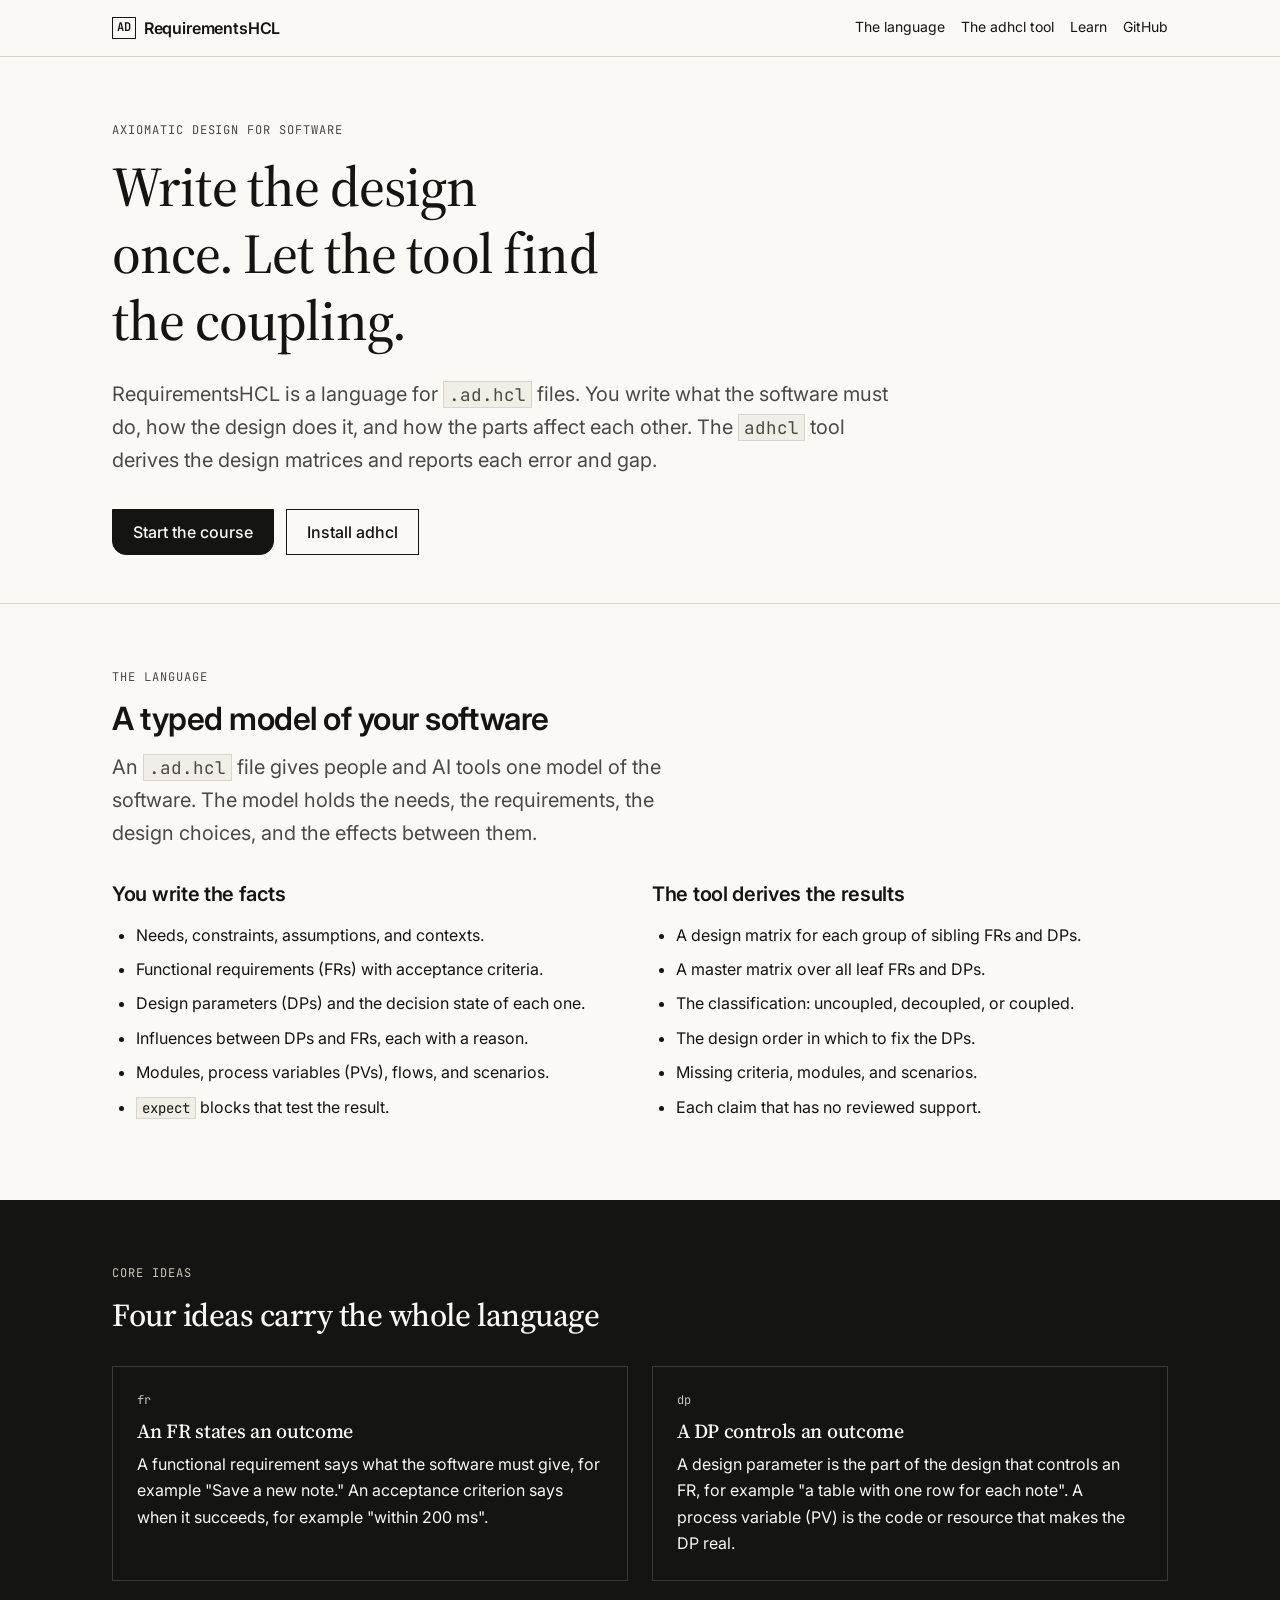
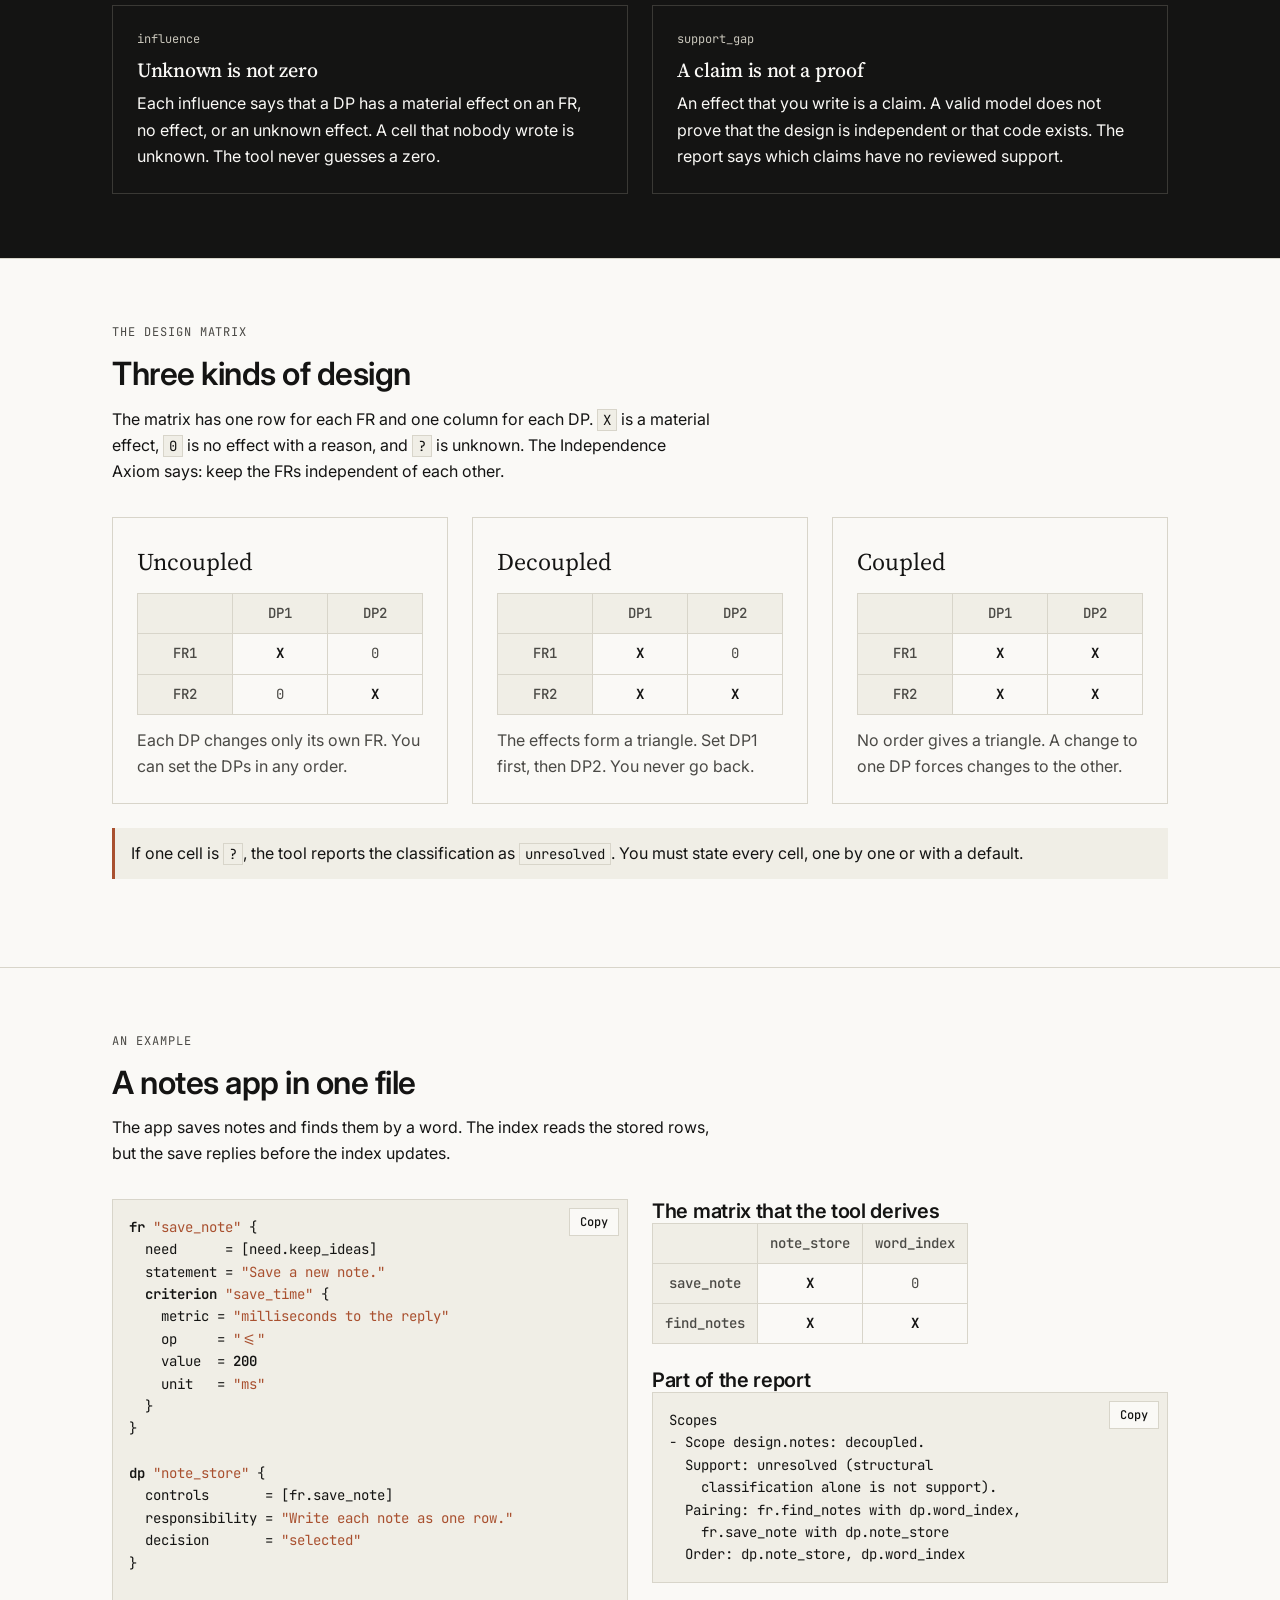
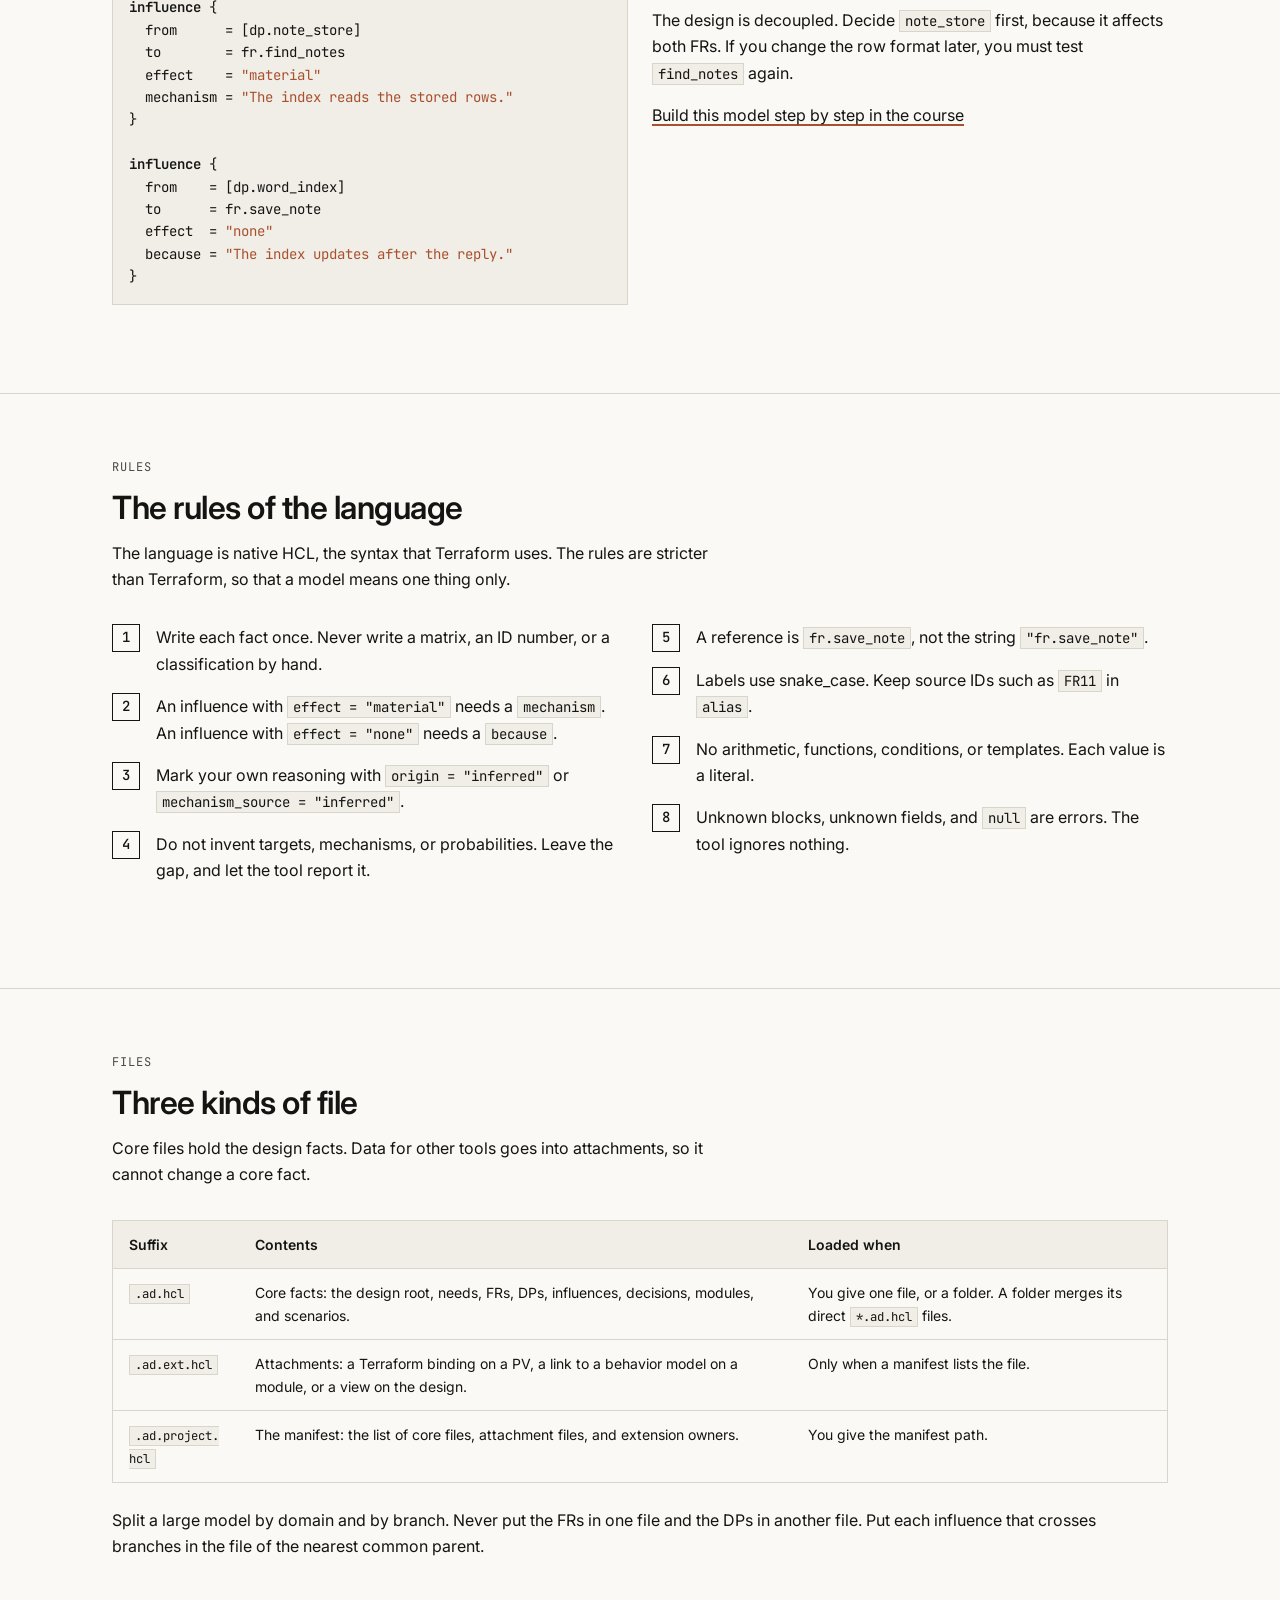
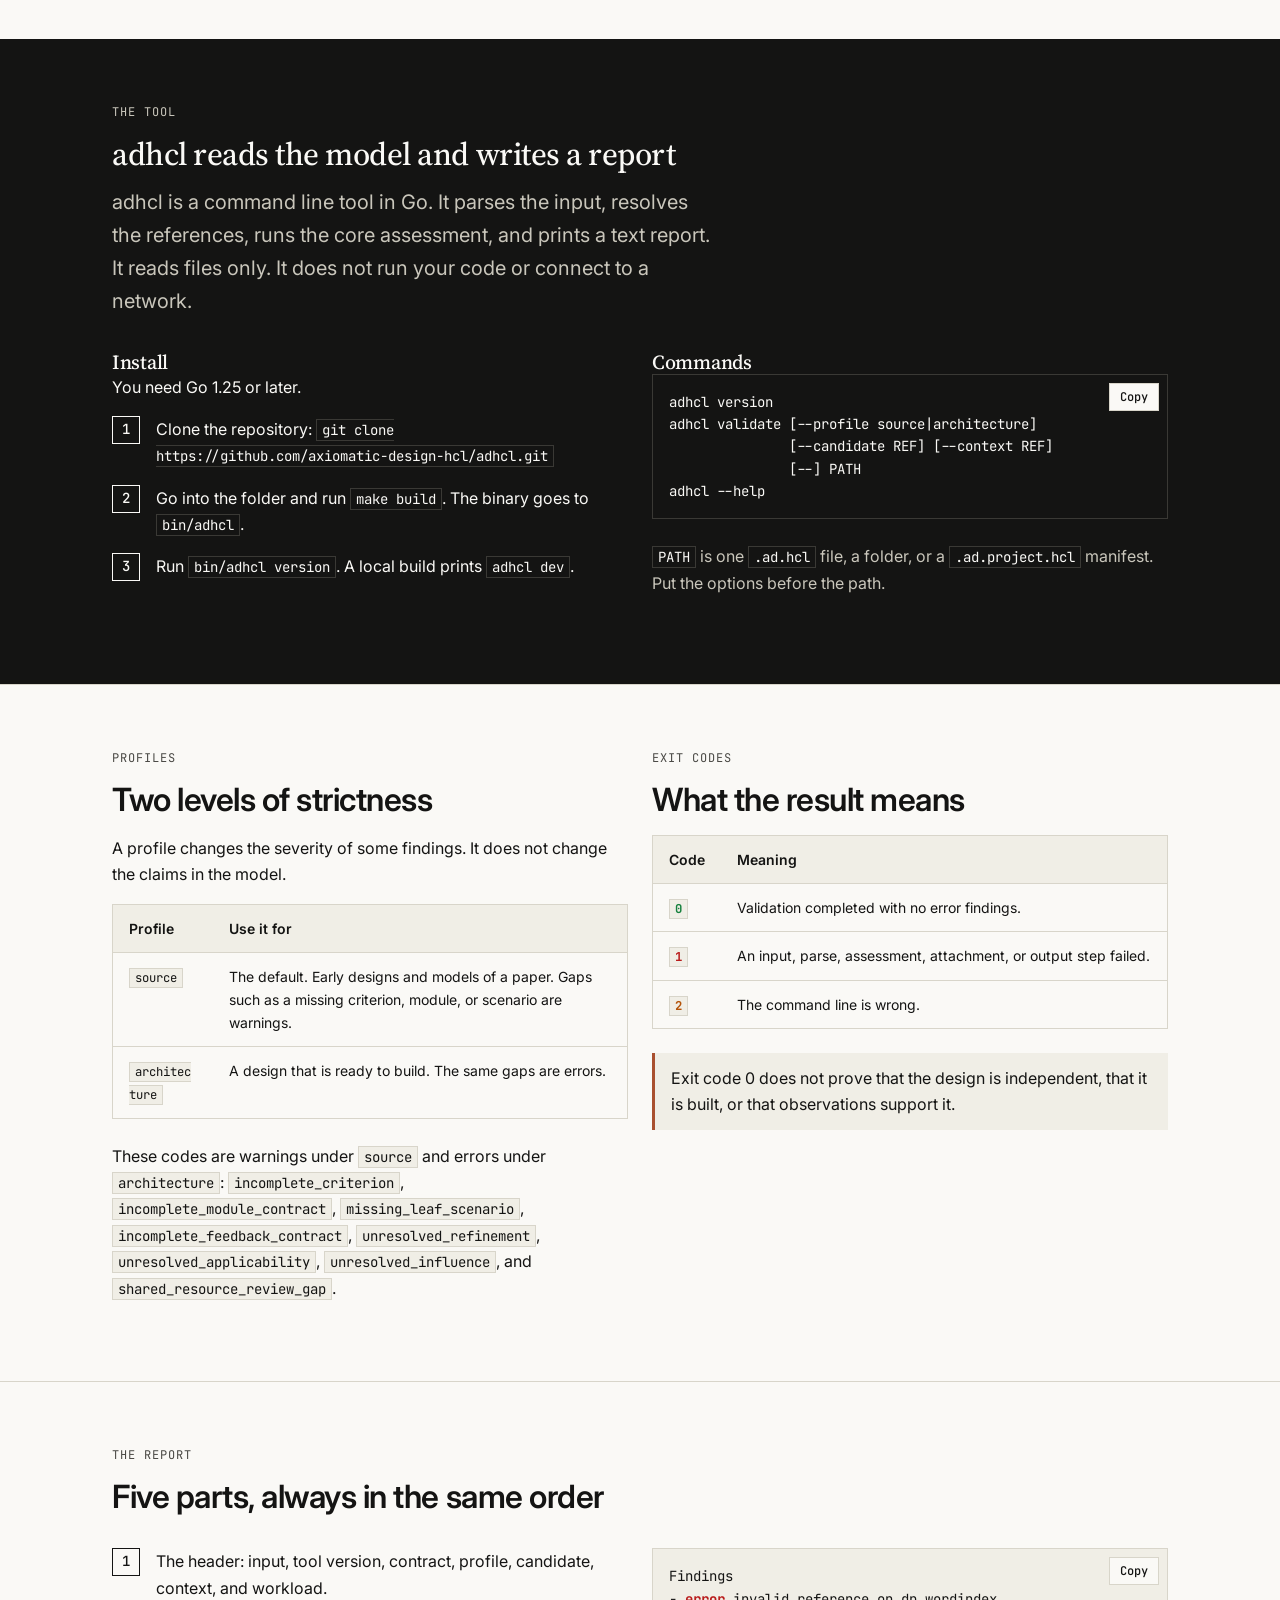
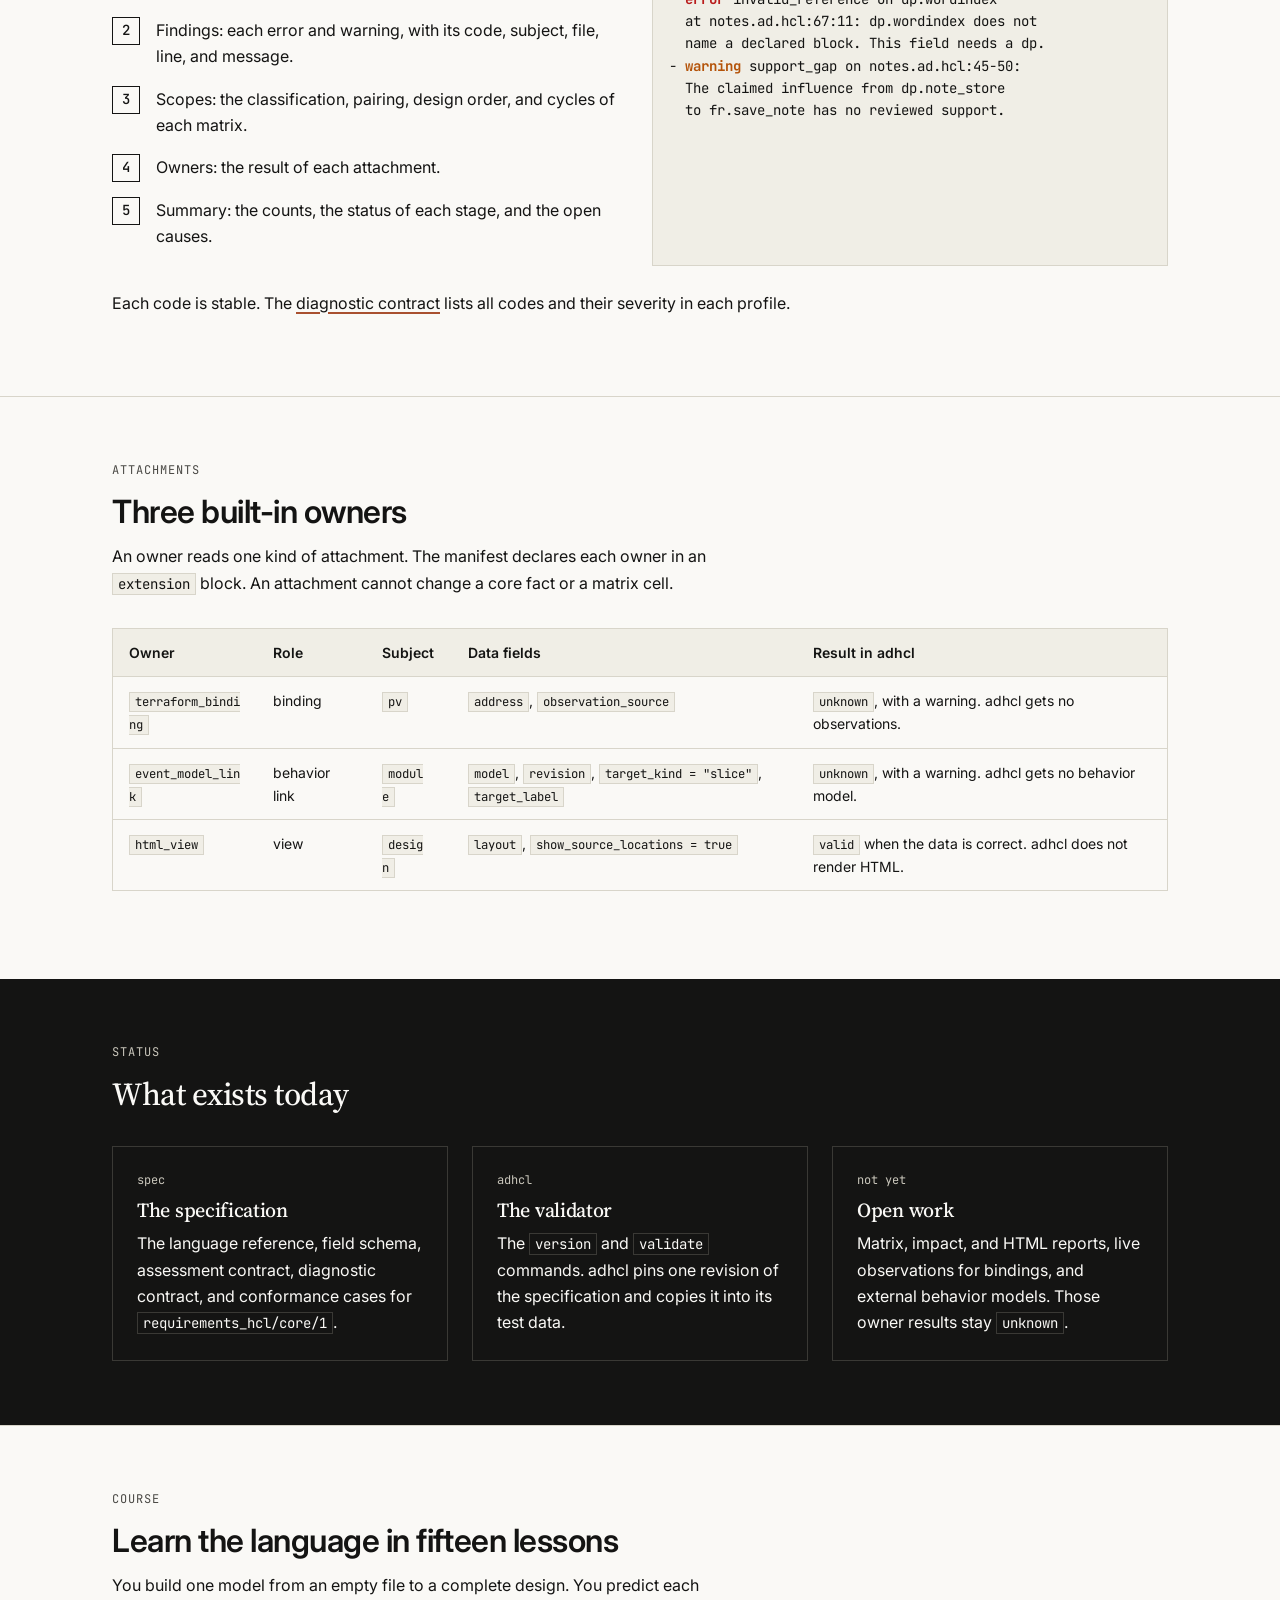
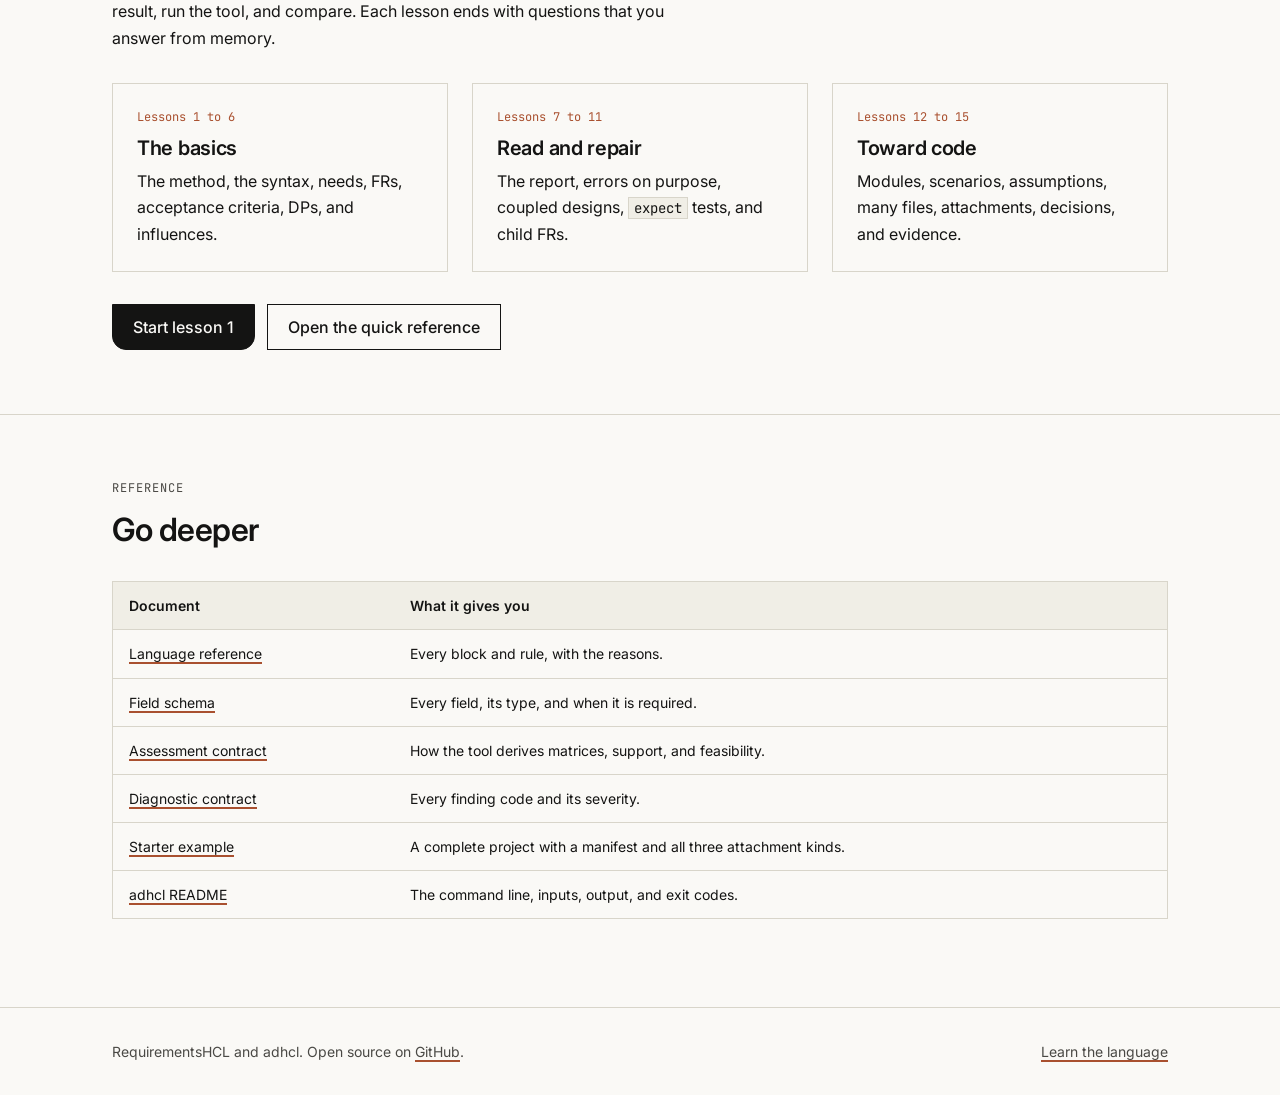
==== index.html @ 35891a08 "Add the website: overview page and course page index.html introduces the .ad.hcl language and the ad" ====
<!doctype html>
<html lang="en">
<head>
<meta charset="utf-8">
<meta name="viewport" content="width=device-width, initial-scale=1">
<title>RequirementsHCL and adhcl</title>
<meta name="description" content="RequirementsHCL is a language for Axiomatic Design of software. The adhcl tool reads .ad.hcl files, derives the design matrices, and reports errors and gaps.">
<link rel="preconnect" href="https://fonts.googleapis.com">
<link rel="preconnect" href="https://fonts.gstatic.com" crossorigin>
<link href="https://fonts.googleapis.com/css2?family=Inter:wght@400;500;600;700&family=JetBrains+Mono:wght@400;500;700&family=Source+Serif+4:opsz,wght@8..60,400;8..60,500&display=swap" rel="stylesheet">
<link rel="stylesheet" href="assets/site.css">
<link rel="icon" href="assets/favicon.svg" type="image/svg+xml">
</head>
<body>
<a class="skip" href="#main">Skip to the content</a>
<header class="site-head">
  <div class="wrap">
    <a class="brand" href="index.html"><span class="brand-mark">AD</span> RequirementsHCL</a>
    <nav class="site-nav" aria-label="Main">
      <a href="#what">The language</a>
      <a href="#adhcl">The adhcl tool</a>
      <a href="learn.html">Learn</a>
      <a href="https://github.com/axiomatic-design-hcl">GitHub</a>
    </nav>
  </div>
</header>

<main id="main">

<section class="hero">
  <div class="wrap">
    <span class="eyebrow">Axiomatic Design for software</span>
    <h1>Write the design once. Let the tool find the coupling.</h1>
    <p class="lead">RequirementsHCL is a language for <code>.ad.hcl</code> files. You write what the software must do, how the design does it, and how the parts affect each other. The <code>adhcl</code> tool derives the design matrices and reports each error and gap.</p>
    <div class="actions">
      <a class="btn btn-primary" href="learn.html">Start the course</a>
      <a class="btn" href="#adhcl">Install adhcl</a>
    </div>
  </div>
</section>

<section class="band" id="what" aria-labelledby="what-title">
  <div class="wrap">
    <div class="section-head">
      <span class="eyebrow">The language</span>
      <h2 id="what-title">A typed model of your software</h2>
      <p class="lead">An <code>.ad.hcl</code> file gives people and AI tools one model of the software. The model holds the needs, the requirements, the design choices, and the effects between them.</p>
    </div>
    <div class="grid grid-2">
      <div>
        <h3>You write the facts</h3>
        <ul class="rules">
          <li>Needs, constraints, assumptions, and contexts.</li>
          <li>Functional requirements (FRs) with acceptance criteria.</li>
          <li>Design parameters (DPs) and the decision state of each one.</li>
          <li>Influences between DPs and FRs, each with a reason.</li>
          <li>Modules, process variables (PVs), flows, and scenarios.</li>
          <li><code>expect</code> blocks that test the result.</li>
        </ul>
      </div>
      <div>
        <h3>The tool derives the results</h3>
        <ul class="rules">
          <li>A design matrix for each group of sibling FRs and DPs.</li>
          <li>A master matrix over all leaf FRs and DPs.</li>
          <li>The classification: uncoupled, decoupled, or coupled.</li>
          <li>The design order in which to fix the DPs.</li>
          <li>Missing criteria, modules, and scenarios.</li>
          <li>Each claim that has no reviewed support.</li>
        </ul>
      </div>
    </div>
  </div>
</section>

<section class="band band-dark" id="ideas" aria-labelledby="ideas-title">
  <div class="wrap">
    <div class="section-head">
      <span class="eyebrow">Core ideas</span>
      <h2 id="ideas-title">Four ideas carry the whole language</h2>
    </div>
    <div class="grid grid-2">
      <div class="card">
        <span class="tag">fr</span>
        <h3>An FR states an outcome</h3>
        <p>A functional requirement says what the software must give, for example "Save a new note." An acceptance criterion says when it succeeds, for example "within 200 ms".</p>
      </div>
      <div class="card">
        <span class="tag">dp</span>
        <h3>A DP controls an outcome</h3>
        <p>A design parameter is the part of the design that controls an FR, for example "a table with one row for each note". A process variable (PV) is the code or resource that makes the DP real.</p>
      </div>
      <div class="card">
        <span class="tag">influence</span>
        <h3>Unknown is not zero</h3>
        <p>Each influence says that a DP has a material effect on an FR, no effect, or an unknown effect. A cell that nobody wrote is unknown. The tool never guesses a zero.</p>
      </div>
      <div class="card">
        <span class="tag">support_gap</span>
        <h3>A claim is not a proof</h3>
        <p>An effect that you write is a claim. A valid model does not prove that the design is independent or that code exists. The report says which claims have no reviewed support.</p>
      </div>
    </div>
  </div>
</section>

<section class="band" id="matrix" aria-labelledby="matrix-title">
  <div class="wrap">
    <div class="section-head">
      <span class="eyebrow">The design matrix</span>
      <h2 id="matrix-title">Three kinds of design</h2>
      <p>The matrix has one row for each FR and one column for each DP. <code>X</code> is a material effect, <code>0</code> is no effect with a reason, and <code>?</code> is unknown. The Independence Axiom says: keep the FRs independent of each other.</p>
    </div>
    <div class="grid grid-3">
      <div class="card matrix-card">
        <span class="verdict">Uncoupled</span>
        <table class="matrix" aria-label="Uncoupled matrix">
          <tr><th scope="col"></th><th scope="col">DP1</th><th scope="col">DP2</th></tr>
          <tr><th scope="row">FR1</th><td class="x">X</td><td class="z">0</td></tr>
          <tr><th scope="row">FR2</th><td class="z">0</td><td class="x">X</td></tr>
        </table>
        <p class="muted">Each DP changes only its own FR. You can set the DPs in any order.</p>
      </div>
      <div class="card matrix-card">
        <span class="verdict">Decoupled</span>
        <table class="matrix" aria-label="Decoupled matrix">
          <tr><th scope="col"></th><th scope="col">DP1</th><th scope="col">DP2</th></tr>
          <tr><th scope="row">FR1</th><td class="x">X</td><td class="z">0</td></tr>
          <tr><th scope="row">FR2</th><td class="x">X</td><td class="x">X</td></tr>
        </table>
        <p class="muted">The effects form a triangle. Set DP1 first, then DP2. You never go back.</p>
      </div>
      <div class="card matrix-card">
        <span class="verdict">Coupled</span>
        <table class="matrix" aria-label="Coupled matrix">
          <tr><th scope="col"></th><th scope="col">DP1</th><th scope="col">DP2</th></tr>
          <tr><th scope="row">FR1</th><td class="x">X</td><td class="x">X</td></tr>
          <tr><th scope="row">FR2</th><td class="x">X</td><td class="x">X</td></tr>
        </table>
        <p class="muted">No order gives a triangle. A change to one DP forces changes to the other.</p>
      </div>
    </div>
    <div class="note" style="margin-top: var(--s5)">
      <p>If one cell is <code>?</code>, the tool reports the classification as <code>unresolved</code>. You must state every cell, one by one or with a default.</p>
    </div>
  </div>
</section>

<section class="band" id="example" aria-labelledby="example-title">
  <div class="wrap">
    <div class="section-head">
      <span class="eyebrow">An example</span>
      <h2 id="example-title">A notes app in one file</h2>
      <p>The app saves notes and finds them by a word. The index reads the stored rows, but the save replies before the index updates.</p>
    </div>
    <div class="grid grid-2">
      <div>
        <div class="code"><pre><code><span class="err">fr</span> <span class="s">"save_note"</span> {
  need      = [need.keep_ideas]
  statement = <span class="s">"Save a new note."</span>
  <span class="err">criterion</span> <span class="s">"save_time"</span> {
    metric = <span class="s">"milliseconds to the reply"</span>
    op     = <span class="s">"&lt;="</span>
    value  = <span class="m">200</span>
    unit   = <span class="s">"ms"</span>
  }
}

<span class="err">dp</span> <span class="s">"note_store"</span> {
  controls       = [fr.save_note]
  responsibility = <span class="s">"Write each note as one row."</span>
  decision       = <span class="s">"selected"</span>
}

<span class="err">influence</span> {
  from      = [dp.note_store]
  to        = fr.find_notes
  effect    = <span class="s">"material"</span>
  mechanism = <span class="s">"The index reads the stored rows."</span>
}

<span class="err">influence</span> {
  from    = [dp.word_index]
  to      = fr.save_note
  effect  = <span class="s">"none"</span>
  because = <span class="s">"The index updates after the reply."</span>
}</code></pre></div>
      </div>
      <div>
        <h3>The matrix that the tool derives</h3>
        <table class="matrix" aria-label="Matrix of the notes app" style="margin-bottom: var(--s5)">
          <tr><th scope="col"></th><th scope="col">note_store</th><th scope="col">word_index</th></tr>
          <tr><th scope="row">save_note</th><td class="x">X</td><td class="z">0</td></tr>
          <tr><th scope="row">find_notes</th><td class="x">X</td><td class="x">X</td></tr>
        </table>
        <h3>Part of the report</h3>
        <div class="code report"><pre><code>Scopes
- Scope design.notes: decoupled.
  Support: unresolved (structural
    classification alone is not support).
  Pairing: fr.find_notes with dp.word_index,
    fr.save_note with dp.note_store
  Order: dp.note_store, dp.word_index</code></pre></div>
        <p>The design is decoupled. Decide <code>note_store</code> first, because it affects both FRs. If you change the row format later, you must test <code>find_notes</code> again.</p>
        <p><a href="learn.html#lesson-3-your-first-model">Build this model step by step in the course</a></p>
      </div>
    </div>
  </div>
</section>

<section class="band" id="rules" aria-labelledby="rules-title">
  <div class="wrap">
    <div class="section-head">
      <span class="eyebrow">Rules</span>
      <h2 id="rules-title">The rules of the language</h2>
      <p>The language is native HCL, the syntax that Terraform uses. The rules are stricter than Terraform, so that a model means one thing only.</p>
    </div>
    <div class="grid grid-2">
      <ol class="steps">
        <li>Write each fact once. Never write a matrix, an ID number, or a classification by hand.</li>
        <li>An influence with <code>effect = "material"</code> needs a <code>mechanism</code>. An influence with <code>effect = "none"</code> needs a <code>because</code>.</li>
        <li>Mark your own reasoning with <code>origin = "inferred"</code> or <code>mechanism_source = "inferred"</code>.</li>
        <li>Do not invent targets, mechanisms, or probabilities. Leave the gap, and let the tool report it.</li>
      </ol>
      <ol class="steps" start="5" style="counter-reset: step 4">
        <li>A reference is <code>fr.save_note</code>, not the string <code>"fr.save_note"</code>.</li>
        <li>Labels use snake_case. Keep source IDs such as <code>FR11</code> in <code>alias</code>.</li>
        <li>No arithmetic, functions, conditions, or templates. Each value is a literal.</li>
        <li>Unknown blocks, unknown fields, and <code>null</code> are errors. The tool ignores nothing.</li>
      </ol>
    </div>
  </div>
</section>

<section class="band" id="files" aria-labelledby="files-title">
  <div class="wrap">
    <div class="section-head">
      <span class="eyebrow">Files</span>
      <h2 id="files-title">Three kinds of file</h2>
      <p>Core files hold the design facts. Data for other tools goes into attachments, so it cannot change a core fact.</p>
    </div>
    <div class="table-wrap">
      <table class="data">
        <thead><tr><th scope="col">Suffix</th><th scope="col">Contents</th><th scope="col">Loaded when</th></tr></thead>
        <tbody>
          <tr><td><code>.ad.hcl</code></td><td>Core facts: the design root, needs, FRs, DPs, influences, decisions, modules, and scenarios.</td><td>You give one file, or a folder. A folder merges its direct <code>*.ad.hcl</code> files.</td></tr>
          <tr><td><code>.ad.ext.hcl</code></td><td>Attachments: a Terraform binding on a PV, a link to a behavior model on a module, or a view on the design.</td><td>Only when a manifest lists the file.</td></tr>
          <tr><td><code>.ad.project.hcl</code></td><td>The manifest: the list of core files, attachment files, and extension owners.</td><td>You give the manifest path.</td></tr>
        </tbody>
      </table>
    </div>
    <p>Split a large model by domain and by branch. Never put the FRs in one file and the DPs in another file. Put each influence that crosses branches in the file of the nearest common parent.</p>
  </div>
</section>

<section class="band band-dark" id="adhcl" aria-labelledby="adhcl-title">
  <div class="wrap">
    <div class="section-head">
      <span class="eyebrow">The tool</span>
      <h2 id="adhcl-title">adhcl reads the model and writes a report</h2>
      <p class="lead">adhcl is a command line tool in Go. It parses the input, resolves the references, runs the core assessment, and prints a text report. It reads files only. It does not run your code or connect to a network.</p>
    </div>
    <div class="grid grid-2">
      <div>
        <h3>Install</h3>
        <p>You need Go 1.25 or later.</p>
        <ol class="steps">
          <li>Clone the repository: <code>git clone https://github.com/axiomatic-design-hcl/adhcl.git</code></li>
          <li>Go into the folder and run <code>make build</code>. The binary goes to <code>bin/adhcl</code>.</li>
          <li>Run <code>bin/adhcl version</code>. A local build prints <code>adhcl dev</code>.</li>
        </ol>
      </div>
      <div>
        <h3>Commands</h3>
        <div class="code"><pre><code>adhcl version
adhcl validate [--profile source|architecture]
               [--candidate REF] [--context REF]
               [--] PATH
adhcl --help</code></pre></div>
        <p class="muted"><code>PATH</code> is one <code>.ad.hcl</code> file, a folder, or a <code>.ad.project.hcl</code> manifest. Put the options before the path.</p>
      </div>
    </div>
  </div>
</section>

<section class="band" id="profiles" aria-labelledby="profiles-title">
  <div class="wrap">
    <div class="grid grid-2">
      <div>
        <span class="eyebrow">Profiles</span>
        <h2 id="profiles-title" style="margin-bottom: var(--s4)">Two levels of strictness</h2>
        <p>A profile changes the severity of some findings. It does not change the claims in the model.</p>
        <div class="table-wrap">
          <table class="data">
            <thead><tr><th scope="col">Profile</th><th scope="col">Use it for</th></tr></thead>
            <tbody>
              <tr><td><code>source</code></td><td>The default. Early designs and models of a paper. Gaps such as a missing criterion, module, or scenario are warnings.</td></tr>
              <tr><td><code>architecture</code></td><td>A design that is ready to build. The same gaps are errors.</td></tr>
            </tbody>
          </table>
        </div>
        <p>These codes are warnings under <code>source</code> and errors under <code>architecture</code>: <code>incomplete_criterion</code>, <code>incomplete_module_contract</code>, <code>missing_leaf_scenario</code>, <code>incomplete_feedback_contract</code>, <code>unresolved_refinement</code>, <code>unresolved_applicability</code>, <code>unresolved_influence</code>, and <code>shared_resource_review_gap</code>.</p>
      </div>
      <div>
        <span class="eyebrow">Exit codes</span>
        <h2 style="margin-bottom: var(--s4)">What the result means</h2>
        <div class="table-wrap">
          <table class="data">
            <thead><tr><th scope="col">Code</th><th scope="col">Meaning</th></tr></thead>
            <tbody>
              <tr><td><code class="sev-ok">0</code></td><td>Validation completed with no error findings.</td></tr>
              <tr><td><code class="sev-error">1</code></td><td>An input, parse, assessment, attachment, or output step failed.</td></tr>
              <tr><td><code class="sev-warning">2</code></td><td>The command line is wrong.</td></tr>
            </tbody>
          </table>
        </div>
        <div class="note">
          <p>Exit code 0 does not prove that the design is independent, that it is built, or that observations support it.</p>
        </div>
      </div>
    </div>
  </div>
</section>

<section class="band" id="report" aria-labelledby="report-title">
  <div class="wrap">
    <div class="section-head">
      <span class="eyebrow">The report</span>
      <h2 id="report-title">Five parts, always in the same order</h2>
    </div>
    <div class="grid grid-2">
      <ol class="steps">
        <li>The header: input, tool version, contract, profile, candidate, context, and workload.</li>
        <li>Findings: each error and warning, with its code, subject, file, line, and message.</li>
        <li>Scopes: the classification, pairing, design order, and cycles of each matrix.</li>
        <li>Owners: the result of each attachment.</li>
        <li>Summary: the counts, the status of each stage, and the open causes.</li>
      </ol>
      <div class="code report"><pre><code>Findings
- <span class="sev-error">error</span> invalid_reference on dp.wordindex
  at notes.ad.hcl:67:11: dp.wordindex does not
  name a declared block. This field needs a dp.
- <span class="sev-warning">warning</span> support_gap on notes.ad.hcl:45-50:
  The claimed influence from dp.note_store
  to fr.save_note has no reviewed support.</code></pre></div>
    </div>
    <p>Each code is stable. The <a href="https://github.com/axiomatic-design-hcl/spec/blob/main/docs/diagnostics.md">diagnostic contract</a> lists all codes and their severity in each profile.</p>
  </div>
</section>

<section class="band" id="owners" aria-labelledby="owners-title">
  <div class="wrap">
    <div class="section-head">
      <span class="eyebrow">Attachments</span>
      <h2 id="owners-title">Three built-in owners</h2>
      <p>An owner reads one kind of attachment. The manifest declares each owner in an <code>extension</code> block. An attachment cannot change a core fact or a matrix cell.</p>
    </div>
    <div class="table-wrap">
      <table class="data">
        <thead><tr><th scope="col">Owner</th><th scope="col">Role</th><th scope="col">Subject</th><th scope="col">Data fields</th><th scope="col">Result in adhcl</th></tr></thead>
        <tbody>
          <tr><td><code>terraform_binding</code></td><td>binding</td><td><code>pv</code></td><td><code>address</code>, <code>observation_source</code></td><td><code>unknown</code>, with a warning. adhcl gets no observations.</td></tr>
          <tr><td><code>event_model_link</code></td><td>behavior link</td><td><code>module</code></td><td><code>model</code>, <code>revision</code>, <code>target_kind = "slice"</code>, <code>target_label</code></td><td><code>unknown</code>, with a warning. adhcl gets no behavior model.</td></tr>
          <tr><td><code>html_view</code></td><td>view</td><td><code>design</code></td><td><code>layout</code>, <code>show_source_locations = true</code></td><td><code>valid</code> when the data is correct. adhcl does not render HTML.</td></tr>
        </tbody>
      </table>
    </div>
  </div>
</section>

<section class="band band-dark" id="status" aria-labelledby="status-title">
  <div class="wrap">
    <div class="section-head">
      <span class="eyebrow">Status</span>
      <h2 id="status-title">What exists today</h2>
    </div>
    <div class="grid grid-3">
      <div class="card">
        <span class="tag">spec</span>
        <h3>The specification</h3>
        <p>The language reference, field schema, assessment contract, diagnostic contract, and conformance cases for <code>requirements_hcl/core/1</code>.</p>
      </div>
      <div class="card">
        <span class="tag">adhcl</span>
        <h3>The validator</h3>
        <p>The <code>version</code> and <code>validate</code> commands. adhcl pins one revision of the specification and copies it into its test data.</p>
      </div>
      <div class="card">
        <span class="tag">not yet</span>
        <h3>Open work</h3>
        <p>Matrix, impact, and HTML reports, live observations for bindings, and external behavior models. Those owner results stay <code>unknown</code>.</p>
      </div>
    </div>
  </div>
</section>

<section class="band" id="learn" aria-labelledby="learn-title">
  <div class="wrap">
    <div class="section-head">
      <span class="eyebrow">Course</span>
      <h2 id="learn-title">Learn the language in fifteen lessons</h2>
      <p>You build one model from an empty file to a complete design. You predict each result, run the tool, and compare. Each lesson ends with questions that you answer from memory.</p>
    </div>
    <div class="grid grid-3" style="margin-bottom: var(--s6)">
      <div class="card">
        <span class="tag">Lessons 1 to 6</span>
        <h3>The basics</h3>
        <p>The method, the syntax, needs, FRs, acceptance criteria, DPs, and influences.</p>
      </div>
      <div class="card">
        <span class="tag">Lessons 7 to 11</span>
        <h3>Read and repair</h3>
        <p>The report, errors on purpose, coupled designs, <code>expect</code> tests, and child FRs.</p>
      </div>
      <div class="card">
        <span class="tag">Lessons 12 to 15</span>
        <h3>Toward code</h3>
        <p>Modules, scenarios, assumptions, many files, attachments, decisions, and evidence.</p>
      </div>
    </div>
    <div class="actions">
      <a class="btn btn-primary" href="learn.html">Start lesson 1</a>
      <a class="btn" href="learn.html#quick-reference">Open the quick reference</a>
    </div>
  </div>
</section>

<section class="band" id="references" aria-labelledby="ref-title">
  <div class="wrap">
    <div class="section-head">
      <span class="eyebrow">Reference</span>
      <h2 id="ref-title">Go deeper</h2>
    </div>
    <div class="table-wrap">
      <table class="data">
        <thead><tr><th scope="col">Document</th><th scope="col">What it gives you</th></tr></thead>
        <tbody>
          <tr><td><a href="https://github.com/axiomatic-design-hcl/spec/blob/main/docs/language.md">Language reference</a></td><td>Every block and rule, with the reasons.</td></tr>
          <tr><td><a href="https://github.com/axiomatic-design-hcl/spec/blob/main/docs/schema.md">Field schema</a></td><td>Every field, its type, and when it is required.</td></tr>
          <tr><td><a href="https://github.com/axiomatic-design-hcl/spec/blob/main/docs/assessment-contract.md">Assessment contract</a></td><td>How the tool derives matrices, support, and feasibility.</td></tr>
          <tr><td><a href="https://github.com/axiomatic-design-hcl/spec/blob/main/docs/diagnostics.md">Diagnostic contract</a></td><td>Every finding code and its severity.</td></tr>
          <tr><td><a href="https://github.com/axiomatic-design-hcl/spec/tree/main/examples/starter">Starter example</a></td><td>A complete project with a manifest and all three attachment kinds.</td></tr>
          <tr><td><a href="https://github.com/axiomatic-design-hcl/adhcl#readme">adhcl README</a></td><td>The command line, inputs, output, and exit codes.</td></tr>
        </tbody>
      </table>
    </div>
  </div>
</section>

</main>

<footer class="site-foot">
  <div class="wrap">
    <span>RequirementsHCL and adhcl. Open source on <a href="https://github.com/axiomatic-design-hcl">GitHub</a>.</span>
    <span><a href="learn.html">Learn the language</a></span>
  </div>
</footer>
<script src="assets/site.js" defer></script>
</body>
</html>
---- assets/site.css ----
/* RequirementsHCL site styles.
   Editorial look: warm ivory paper, near-black ink, one clay accent,
   square corners, no shadows, alternating light and dark bands. */

:root {
  --paper: #FAF9F6;
  --paper-2: #F0EEE6;
  --ink: #141413;
  --ink-2: #4A4945;
  --rule: #D8D5CA;
  --clay: #A9502F;
  --band: #141413;
  --band-ink: #FAF9F6;
  --band-ink-2: #C9C6BB;
  --band-rule: #3A3935;
  --code-bg: #F0EEE6;
  --ok: #15803D;
  --warn: #B45309;
  --err: #B91C1C;
  --focus: #A9502F;

  --font-ui: "Inter", system-ui, -apple-system, "Segoe UI", sans-serif;
  --font-display: "Source Serif 4", Georgia, "Times New Roman", serif;
  --font-mono: "JetBrains Mono", ui-monospace, "SFMono-Regular", Menlo, monospace;

  --s1: 4px; --s2: 8px; --s3: 12px; --s4: 16px; --s5: 24px; --s6: 32px; --s7: 48px; --s8: 64px;
  --t12: 0.75rem; --t14: 0.875rem; --t16: 1rem; --t20: 1.25rem; --t24: 1.5rem; --t32: 2rem;
  --measure: 72ch;
  --page: 1120px;
}

@media (prefers-color-scheme: dark) {
  :root:not([data-theme="light"]) {
    --paper: #141413;
    --paper-2: #1E1D1B;
    --ink: #F3F1EA;
    --ink-2: #BDBAAF;
    --rule: #34332F;
    --clay: #E39573;
    --band: #232220;
    --band-ink: #F3F1EA;
    --band-ink-2: #BDBAAF;
    --band-rule: #3E3C38;
    --code-bg: #1E1D1B;
    --ok: #4ADE80;
    --warn: #FBBF24;
    --err: #F87171;
    --focus: #E39573;
  }
}
:root[data-theme="dark"] {
  --paper: #141413; --paper-2: #1E1D1B; --ink: #F3F1EA; --ink-2: #BDBAAF; --rule: #34332F;
  --clay: #E39573; --band: #232220; --band-ink: #F3F1EA; --band-ink-2: #BDBAAF; --band-rule: #3E3C38;
  --code-bg: #1E1D1B; --ok: #4ADE80; --warn: #FBBF24; --err: #F87171; --focus: #E39573;
}

*, *::before, *::after { box-sizing: border-box; }
html { -webkit-text-size-adjust: 100%; scroll-padding-top: 72px; }
body {
  margin: 0;
  background: var(--paper);
  color: var(--ink);
  font: 400 var(--t16)/1.65 var(--font-ui);
  overflow-x: hidden;
}
img, svg { max-width: 100%; }

a { color: inherit; text-decoration: underline; text-decoration-color: var(--clay); text-decoration-thickness: 1.5px; text-underline-offset: 3px; }
a:hover { color: var(--clay); }
:focus-visible { outline: 2px solid var(--focus); outline-offset: 2px; }

.skip { position: absolute; left: -9999px; top: 0; background: var(--ink); color: var(--paper); padding: var(--s2) var(--s4); z-index: 100; }
.skip:focus { left: var(--s4); }

.wrap { max-width: var(--page); margin: 0 auto; padding: 0 var(--s4); }
@media (min-width: 720px) { .wrap { padding: 0 var(--s6); } }

/* Header */
.site-head { position: sticky; top: 0; z-index: 50; background: var(--paper); border-bottom: 1px solid var(--rule); }
.site-head .wrap { display: flex; align-items: center; justify-content: space-between; gap: var(--s4); min-height: 56px; flex-wrap: wrap; }
.brand { font-weight: 600; text-decoration: none; letter-spacing: -0.01em; display: inline-flex; align-items: center; gap: var(--s2); }
.brand-mark { font-family: var(--font-mono); font-size: var(--t12); border: 1.5px solid currentColor; padding: 0 var(--s1); }
.site-nav { display: flex; gap: var(--s4); flex-wrap: wrap; font-size: var(--t14); }
.site-nav a { text-decoration: none; padding: var(--s2) 0; border-bottom: 2px solid transparent; }
.site-nav a[aria-current="page"], .site-nav a:hover { border-bottom-color: var(--clay); color: inherit; }

/* Type */
h1, h2, h3, h4 { line-height: 1.2; letter-spacing: -0.015em; margin: 0; }
h1 { font-family: var(--font-display); font-weight: 500; font-size: clamp(2.25rem, 6vw, 3.5rem); }
h2 { font-size: var(--t32); font-weight: 600; }
h3 { font-size: var(--t20); font-weight: 600; }
p { margin: 0 0 var(--s4); }
.lead { font-size: var(--t20); color: var(--ink-2); max-width: 60ch; }
.eyebrow { font-family: var(--font-mono); font-size: var(--t12); text-transform: uppercase; letter-spacing: 0.08em; color: var(--ink-2); margin-bottom: var(--s3); display: block; }
.muted { color: var(--ink-2); }

code, pre, kbd { font-family: var(--font-mono); font-size: 0.875em; }
:not(pre) > code { background: var(--code-bg); padding: 1px 5px; border: 1px solid var(--rule); overflow-wrap: anywhere; }

/* Sections and bands */
.band { padding: var(--s8) 0; border-top: 1px solid var(--rule); }
.band:first-of-type { border-top: 0; }
.band-dark { background: var(--band); color: var(--band-ink); border-top: 0; }
.band-dark .muted, .band-dark .lead, .band-dark .eyebrow { color: var(--band-ink-2); }
.band-dark h2, .band-dark h3 { font-family: var(--font-display); font-weight: 500; }
.band-dark a { text-decoration-color: var(--band-ink-2); }
.band-dark a:hover { color: var(--band-ink); text-decoration-color: var(--band-ink); }
.band-dark :not(pre) > code { background: transparent; border-color: var(--band-rule); color: var(--band-ink); }
.band-dark .code { border-color: var(--band-rule); background: transparent; }
.section-head { max-width: 60ch; margin-bottom: var(--s6); }
.section-head h2 { margin-bottom: var(--s3); }

.hero { padding: var(--s8) 0 var(--s7); }
.hero h1 { max-width: 18ch; margin-bottom: var(--s5); }
.hero .lead { margin-bottom: var(--s6); }

/* Buttons */
.actions { display: flex; flex-wrap: wrap; gap: var(--s3); }
.btn {
  display: inline-flex; align-items: center; gap: var(--s2);
  font: 500 var(--t16)/1 var(--font-ui);
  padding: 14px 20px; min-height: 44px;
  border: 1.5px solid var(--ink); border-radius: 0;
  background: transparent; color: var(--ink); text-decoration: none; cursor: pointer;
}
.btn:hover { background: var(--ink); color: var(--paper); }
.btn-primary { background: var(--ink); color: var(--paper); border-radius: 0 0 14px 14px; }
.btn-primary:hover { background: var(--clay); border-color: var(--clay); color: var(--paper); }
.btn:active { transform: translateY(1px); }

/* Grids and cards */
.grid { display: grid; gap: var(--s5); }
.grid > * { min-width: 0; }
@media (min-width: 720px) { .grid-2 { grid-template-columns: 1fr 1fr; } .grid-3 { grid-template-columns: repeat(3, 1fr); } }
.card { border: 1px solid var(--rule); padding: var(--s5); background: var(--paper); }
.card h3 { margin-bottom: var(--s2); }
.card p:last-child { margin-bottom: 0; }
.band-dark .card { background: transparent; border-color: var(--band-rule); }
.card .tag { font-family: var(--font-mono); font-size: var(--t12); color: var(--clay); display: block; margin-bottom: var(--s2); }
.band-dark .card .tag { color: var(--band-ink-2); }

/* Matrices */
.matrix { border-collapse: collapse; font-family: var(--font-mono); font-size: var(--t14); }
.matrix th, .matrix td { border: 1px solid var(--rule); padding: var(--s2) var(--s3); text-align: center; min-width: 48px; }
.matrix th { font-weight: 500; color: var(--ink-2); background: var(--paper-2); }
.matrix td.x { font-weight: 700; }
.matrix td.z { color: var(--ink-2); }
.matrix td.q { color: var(--clay); font-weight: 700; }
.matrix-card { display: flex; flex-direction: column; gap: var(--s3); }
.matrix-card .verdict { font-family: var(--font-display); font-size: var(--t24); }

/* Tables */
.table-wrap { overflow-x: auto; margin: 0 0 var(--s5); border: 1px solid var(--rule); }
table.data { border-collapse: collapse; width: 100%; font-size: var(--t14); }
table.data th, table.data td { text-align: left; vertical-align: top; padding: var(--s3) var(--s4); border-bottom: 1px solid var(--rule); }
table.data tr:last-child td { border-bottom: 0; }
table.data th { background: var(--paper-2); font-weight: 600; }
.band-dark .table-wrap { border-color: var(--band-rule); }
.band-dark table.data th { background: transparent; color: var(--band-ink); }
.band-dark table.data th, .band-dark table.data td { border-color: var(--band-rule); }

/* Lists */
.steps { counter-reset: step; list-style: none; padding: 0; margin: 0 0 var(--s5); }
.steps > li { counter-increment: step; position: relative; padding: 0 0 var(--s4) 44px; }
.steps > li::before { content: counter(step); position: absolute; left: 0; top: 0; width: 28px; height: 28px; border: 1.5px solid currentColor; font: 500 var(--t14)/25px var(--font-mono); text-align: center; }
.rules { padding-left: var(--s5); }
.rules li { margin-bottom: var(--s2); }

/* Code blocks */
.code { background: var(--code-bg); border: 1px solid var(--rule); margin: 0 0 var(--s5); position: relative; }
.code pre { margin: 0; padding: var(--s4); overflow-x: auto; font-size: var(--t14); line-height: 1.6; }
.code pre code { background: none; border: 0; padding: 0; white-space: pre; font-size: inherit; }
.code .c, .code .c1, .code .cm, .code .ch { color: var(--ink-2); font-style: italic; }
.code .s, .code .s1, .code .s2, .code .sd { color: var(--clay); }
.code .m, .code .mi, .code .mf { font-weight: 600; }
.code .kc, .code .k, .code .kd { font-weight: 600; }
.code .err { color: inherit; border: 0; background: none; font-weight: 600; }
.copy-btn {
  position: absolute; top: var(--s2); right: var(--s2);
  font: 500 var(--t12)/1 var(--font-mono); padding: 6px 10px; min-height: 28px;
  background: var(--paper); color: var(--ink); border: 1px solid var(--rule); border-radius: 0; cursor: pointer;
}
.copy-btn:hover { border-color: var(--ink); }

/* Report sample */
.report { font-family: var(--font-mono); font-size: var(--t14); }
.sev-error { color: var(--err); font-weight: 700; }
.sev-warning { color: var(--warn); font-weight: 700; }
.sev-ok { color: var(--ok); font-weight: 700; }

/* Callouts */
.note { border-left: 3px solid var(--clay); padding: var(--s3) var(--s4); background: var(--paper-2); margin: 0 0 var(--s5); }
.note p:last-child { margin-bottom: 0; }

/* Footer */
.site-foot { border-top: 1px solid var(--rule); padding: var(--s6) 0; font-size: var(--t14); color: var(--ink-2); }
.site-foot .wrap { display: flex; flex-wrap: wrap; gap: var(--s4); justify-content: space-between; }

/* Learn page */
.learn-layout { display: grid; gap: var(--s6); padding-top: var(--s6); padding-bottom: var(--s8); }
@media (min-width: 980px) { .learn-layout { grid-template-columns: 260px minmax(0, 1fr); gap: var(--s7); } }
.toc { font-size: var(--t14); }
.toc-inner { border: 1px solid var(--rule); }
@media (min-width: 980px) { .toc-inner { position: sticky; top: 72px; max-height: calc(100vh - 88px); overflow-y: auto; } }
.toc summary { cursor: pointer; padding: var(--s3) var(--s4); font-weight: 600; list-style: none; display: flex; justify-content: space-between; }
.toc summary::-webkit-details-marker { display: none; }
.toc summary::after { content: "+"; font-family: var(--font-mono); }
.toc details[open] summary::after { content: "\2212"; }
.toc ol { list-style: none; margin: 0; padding: 0 0 var(--s3); }
.toc li a { display: block; padding: 6px var(--s4); text-decoration: none; border-left: 2px solid transparent; color: var(--ink-2); }
.toc li a:hover { color: var(--ink); }
.toc li a.active { border-left-color: var(--clay); color: var(--ink); font-weight: 500; }
.toc li a.done::after { content: " \2713"; color: var(--ok); }
.progress { padding: var(--s3) var(--s4); border-bottom: 1px solid var(--rule); }
.progress-bar { height: 4px; background: var(--paper-2); margin-top: var(--s2); }
.progress-bar span { display: block; height: 100%; width: 0; background: var(--clay); transition: width .2s; }
.progress-text { font-family: var(--font-mono); font-size: var(--t12); color: var(--ink-2); }

.doc { max-width: var(--measure); min-width: 0; }
.doc-hero { padding-bottom: var(--s6); border-bottom: 1px solid var(--rule); margin-bottom: var(--s6); }
.doc-hero h1 { margin-bottom: var(--s4); }
.doc-section { padding: var(--s6) 0; border-bottom: 1px solid var(--rule); }
.doc h2 { margin-bottom: var(--s4); font-size: var(--t24); }
.doc h2[id^="lesson-"] { font-family: var(--font-display); font-weight: 500; font-size: var(--t32); }
.doc h3 { margin: var(--s6) 0 var(--s3); font-size: var(--t20); }
.doc ul, .doc ol { padding-left: var(--s5); margin: 0 0 var(--s4); }
.doc li { margin-bottom: var(--s1); }
.doc table { border-collapse: collapse; width: 100%; font-size: var(--t14); margin: 0 0 var(--s5); display: block; overflow-x: auto; }
.doc th, .doc td { text-align: left; vertical-align: top; padding: var(--s2) var(--s3); border: 1px solid var(--rule); }
.doc th { background: var(--paper-2); font-weight: 600; }
.doc details { border: 1px solid var(--rule); margin: 0 0 var(--s5); background: var(--paper); }
.doc details > summary { cursor: pointer; padding: var(--s3) var(--s4); font-weight: 600; background: var(--paper-2); }
.doc details[open] > summary { border-bottom: 1px solid var(--rule); }
.doc details > :not(summary) { margin-left: var(--s4); margin-right: var(--s4); }
.doc details > :not(summary):first-of-type { margin-top: var(--s4); }
.doc details > ol, .doc details > ul { padding-left: var(--s5); }
.done-row { margin: var(--s5) 0 0; }
.btn-done { font: 500 var(--t14)/1 var(--font-ui); padding: 12px 16px; min-height: 44px; border: 1.5px solid var(--ink); border-radius: 0; background: transparent; color: var(--ink); cursor: pointer; }
.btn-done:hover { background: var(--ink); color: var(--paper); }
.btn-done[aria-pressed="true"] { background: var(--ink); color: var(--paper); }
.btn-done[aria-pressed="true"]::before { content: "\2713  "; }

@media (prefers-reduced-motion: reduce) { * { transition: none !important; scroll-behavior: auto !important; } }
@media (prefers-reduced-motion: no-preference) { html { scroll-behavior: smooth; } }
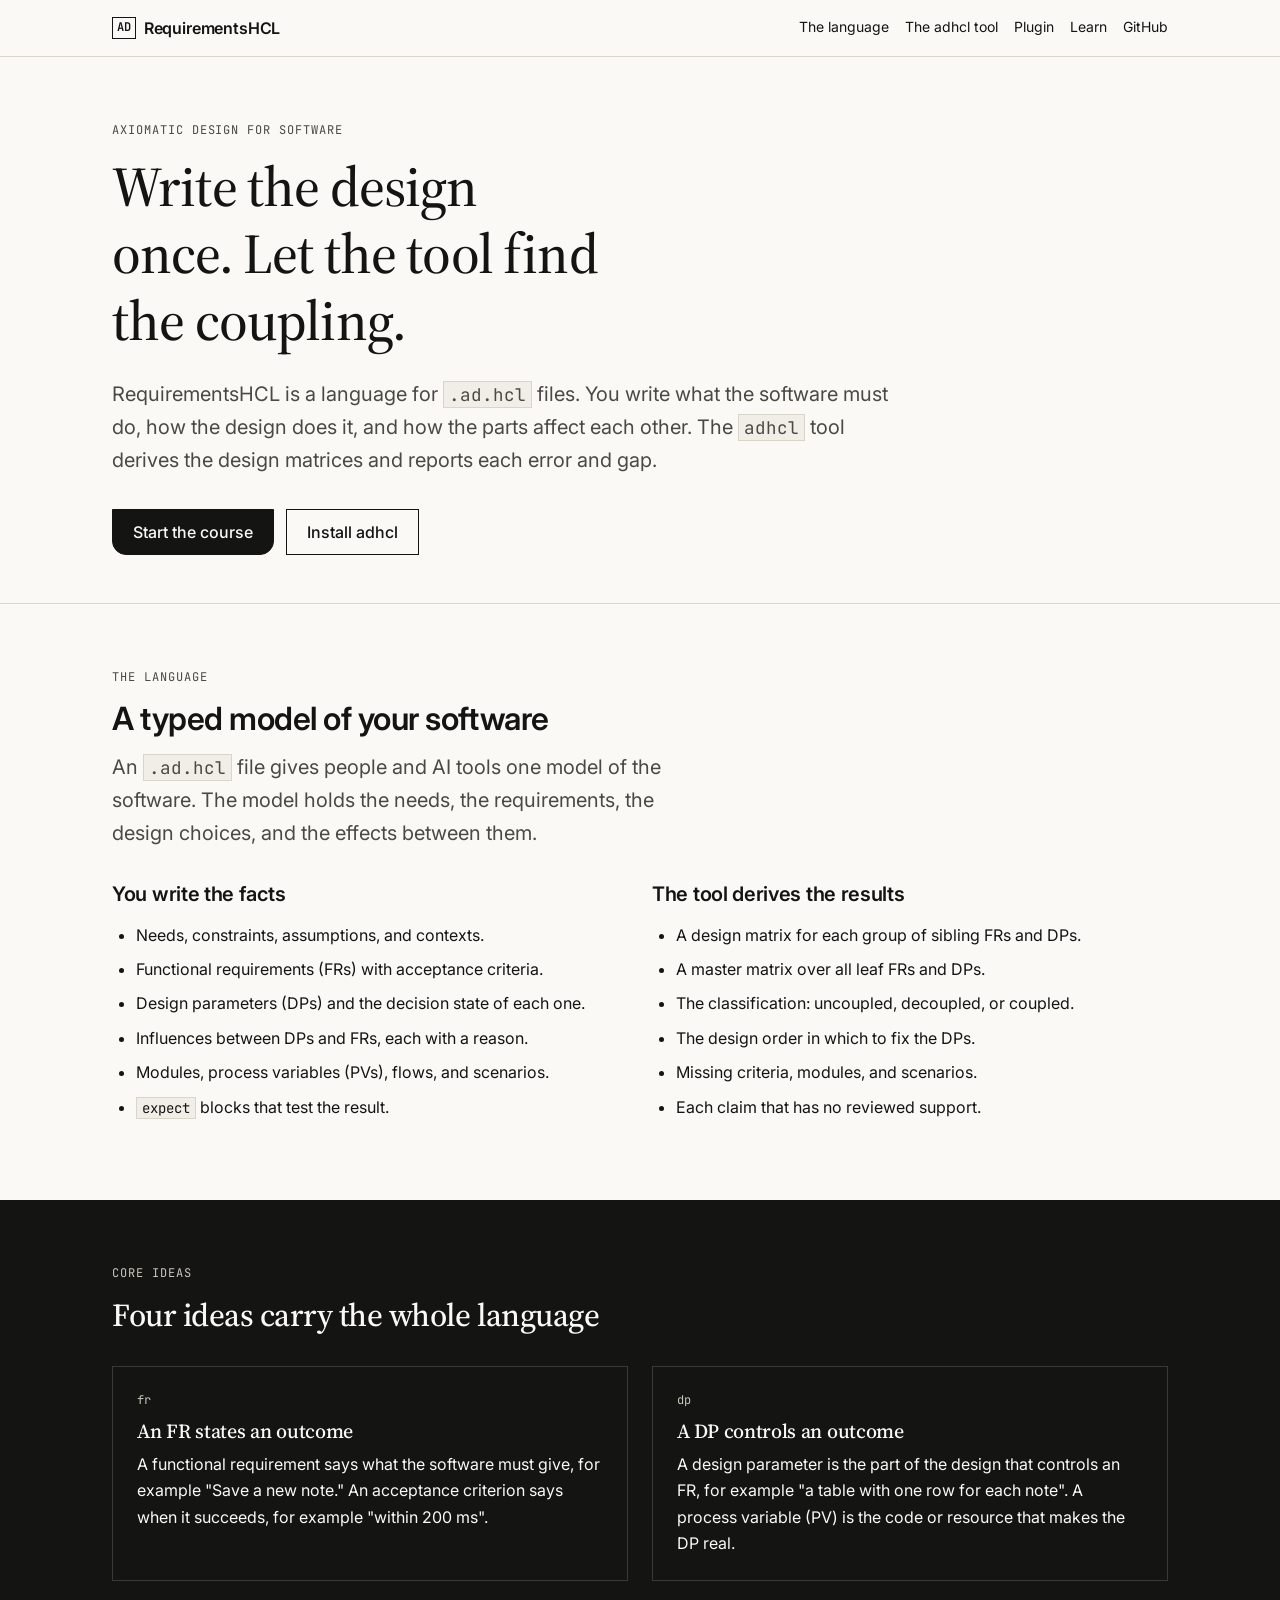
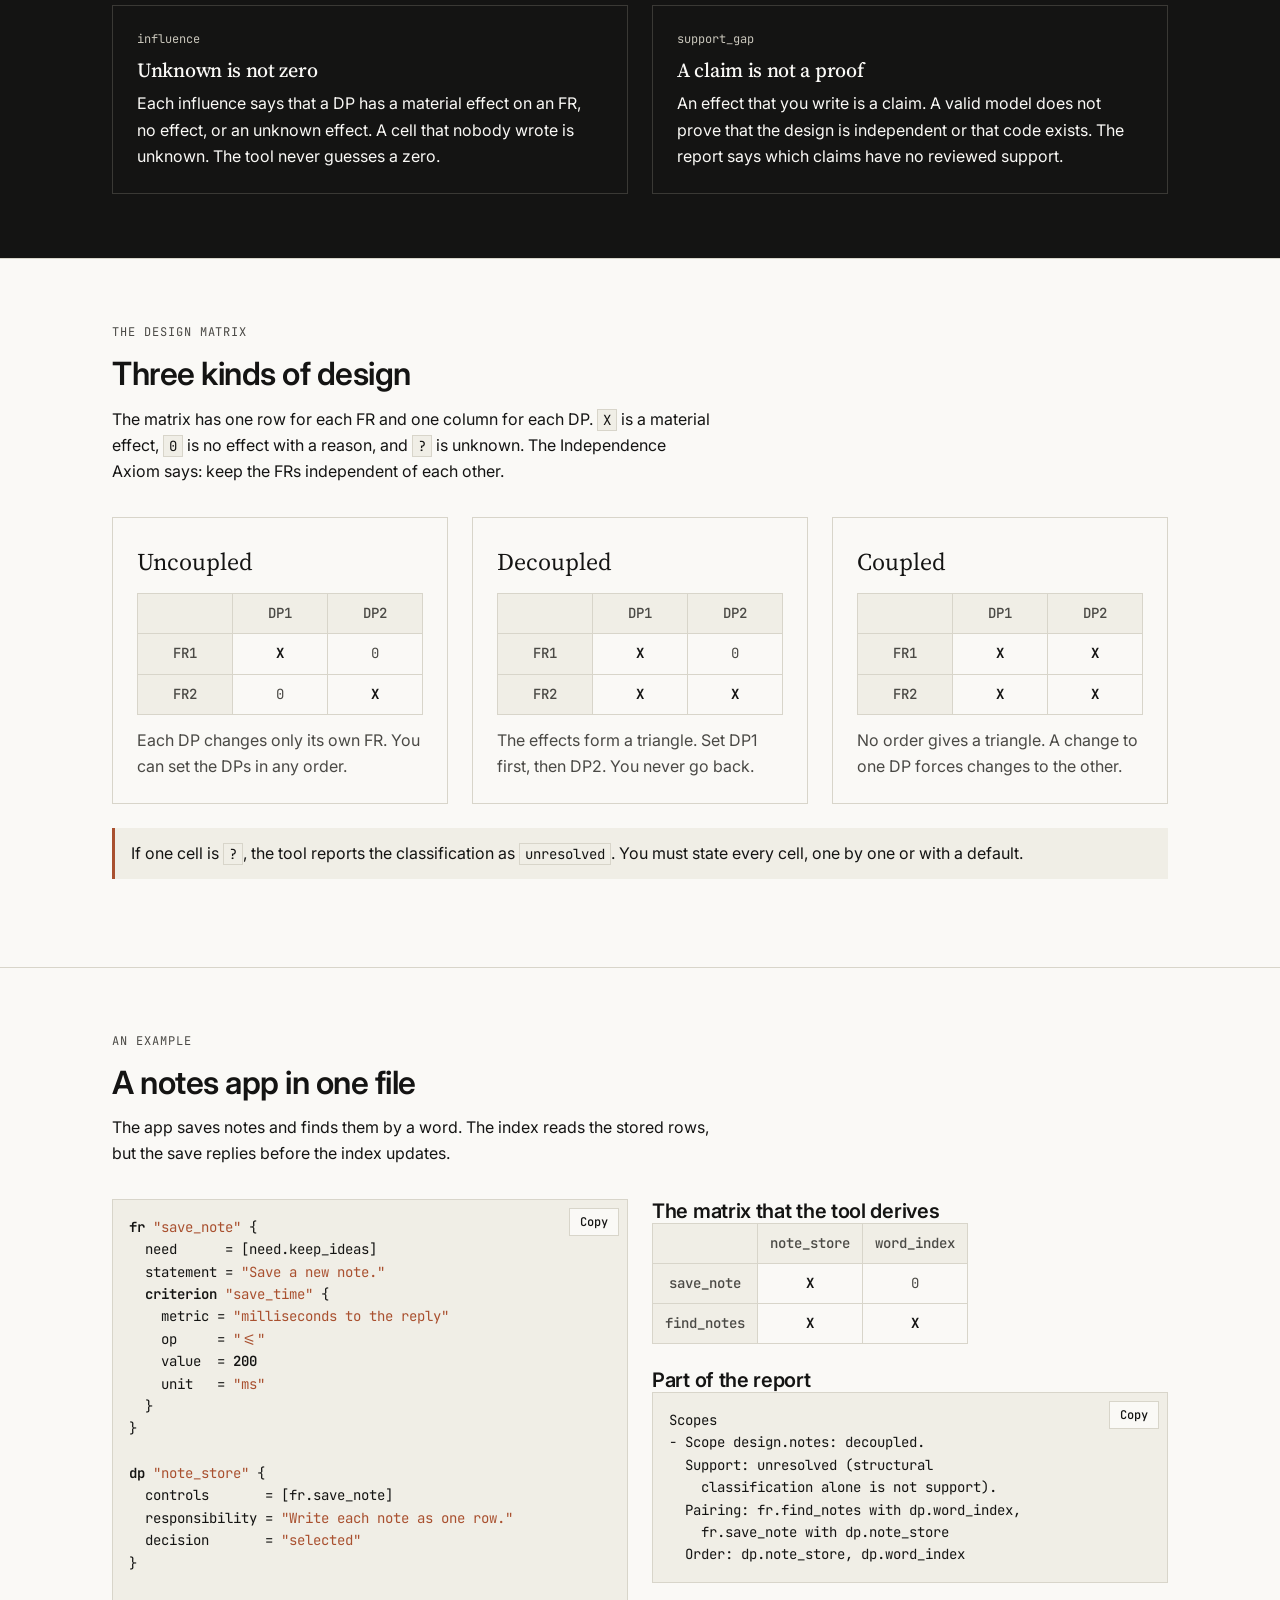
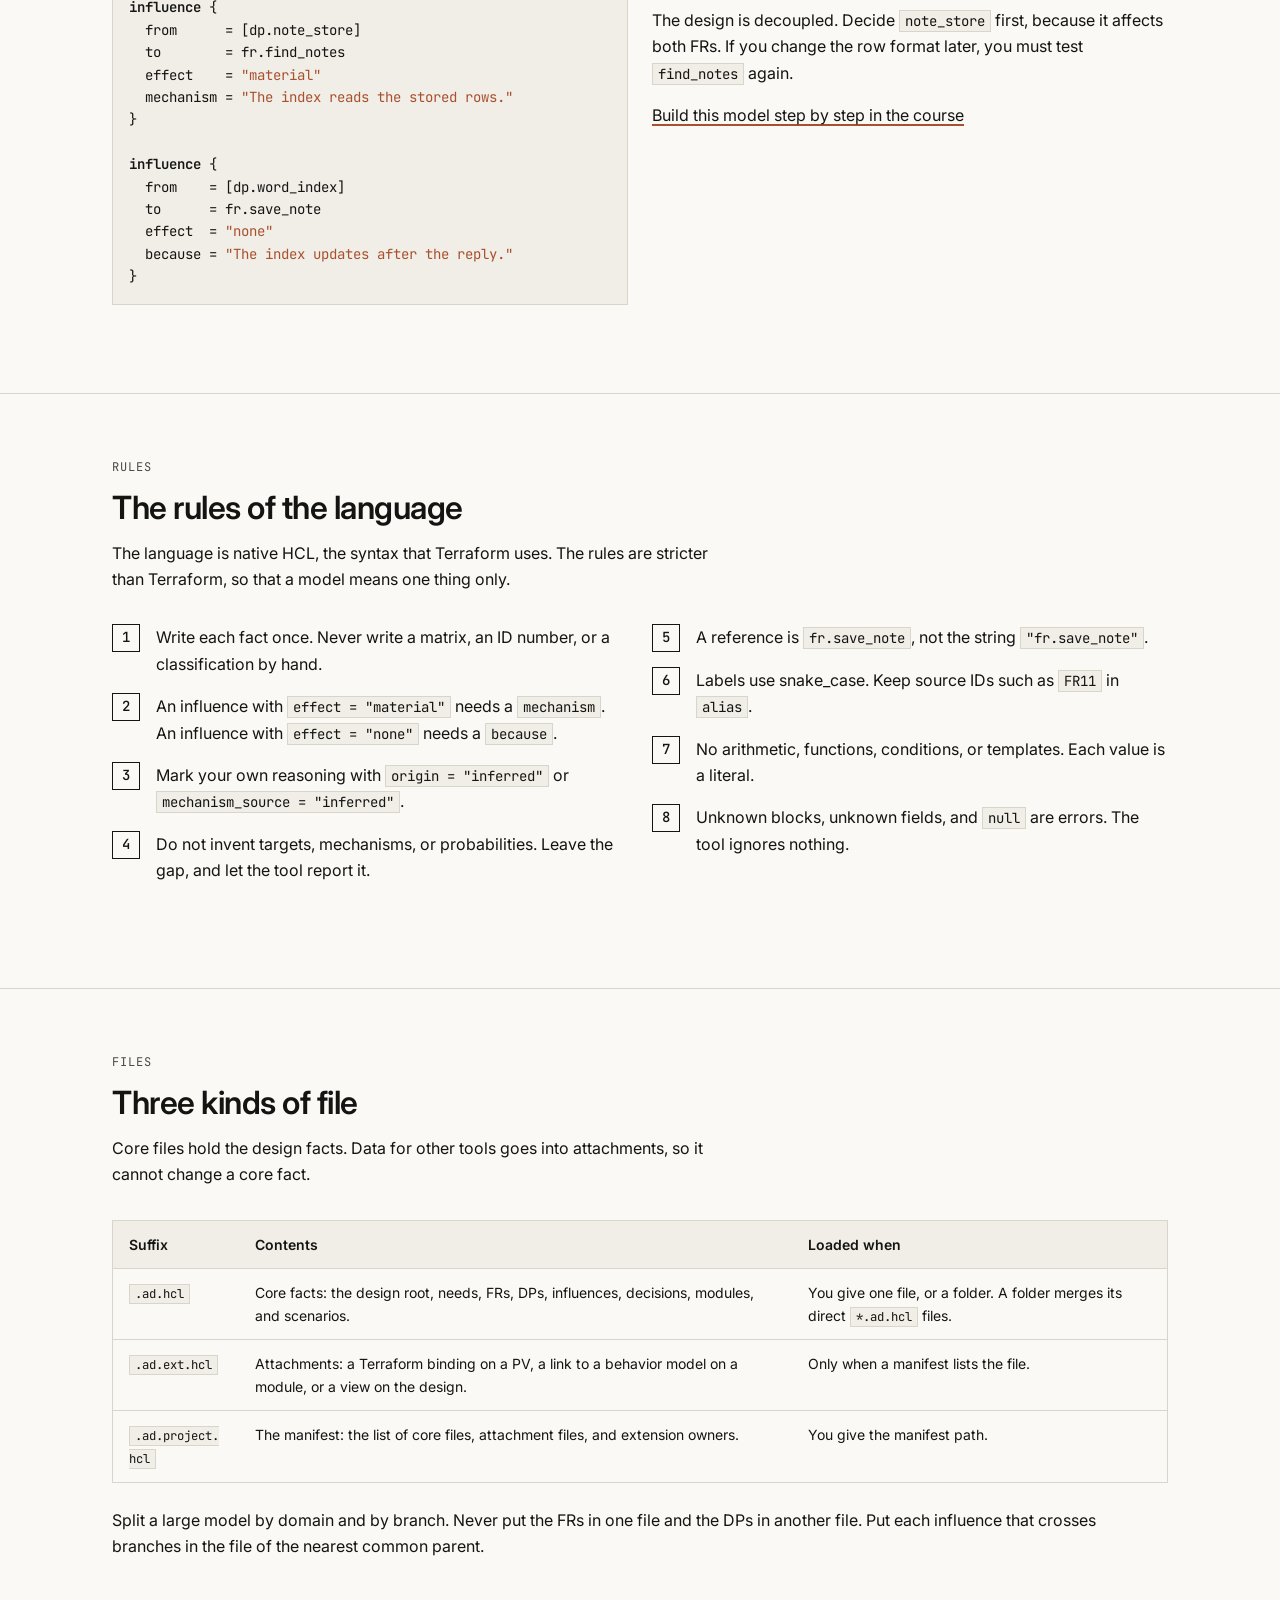
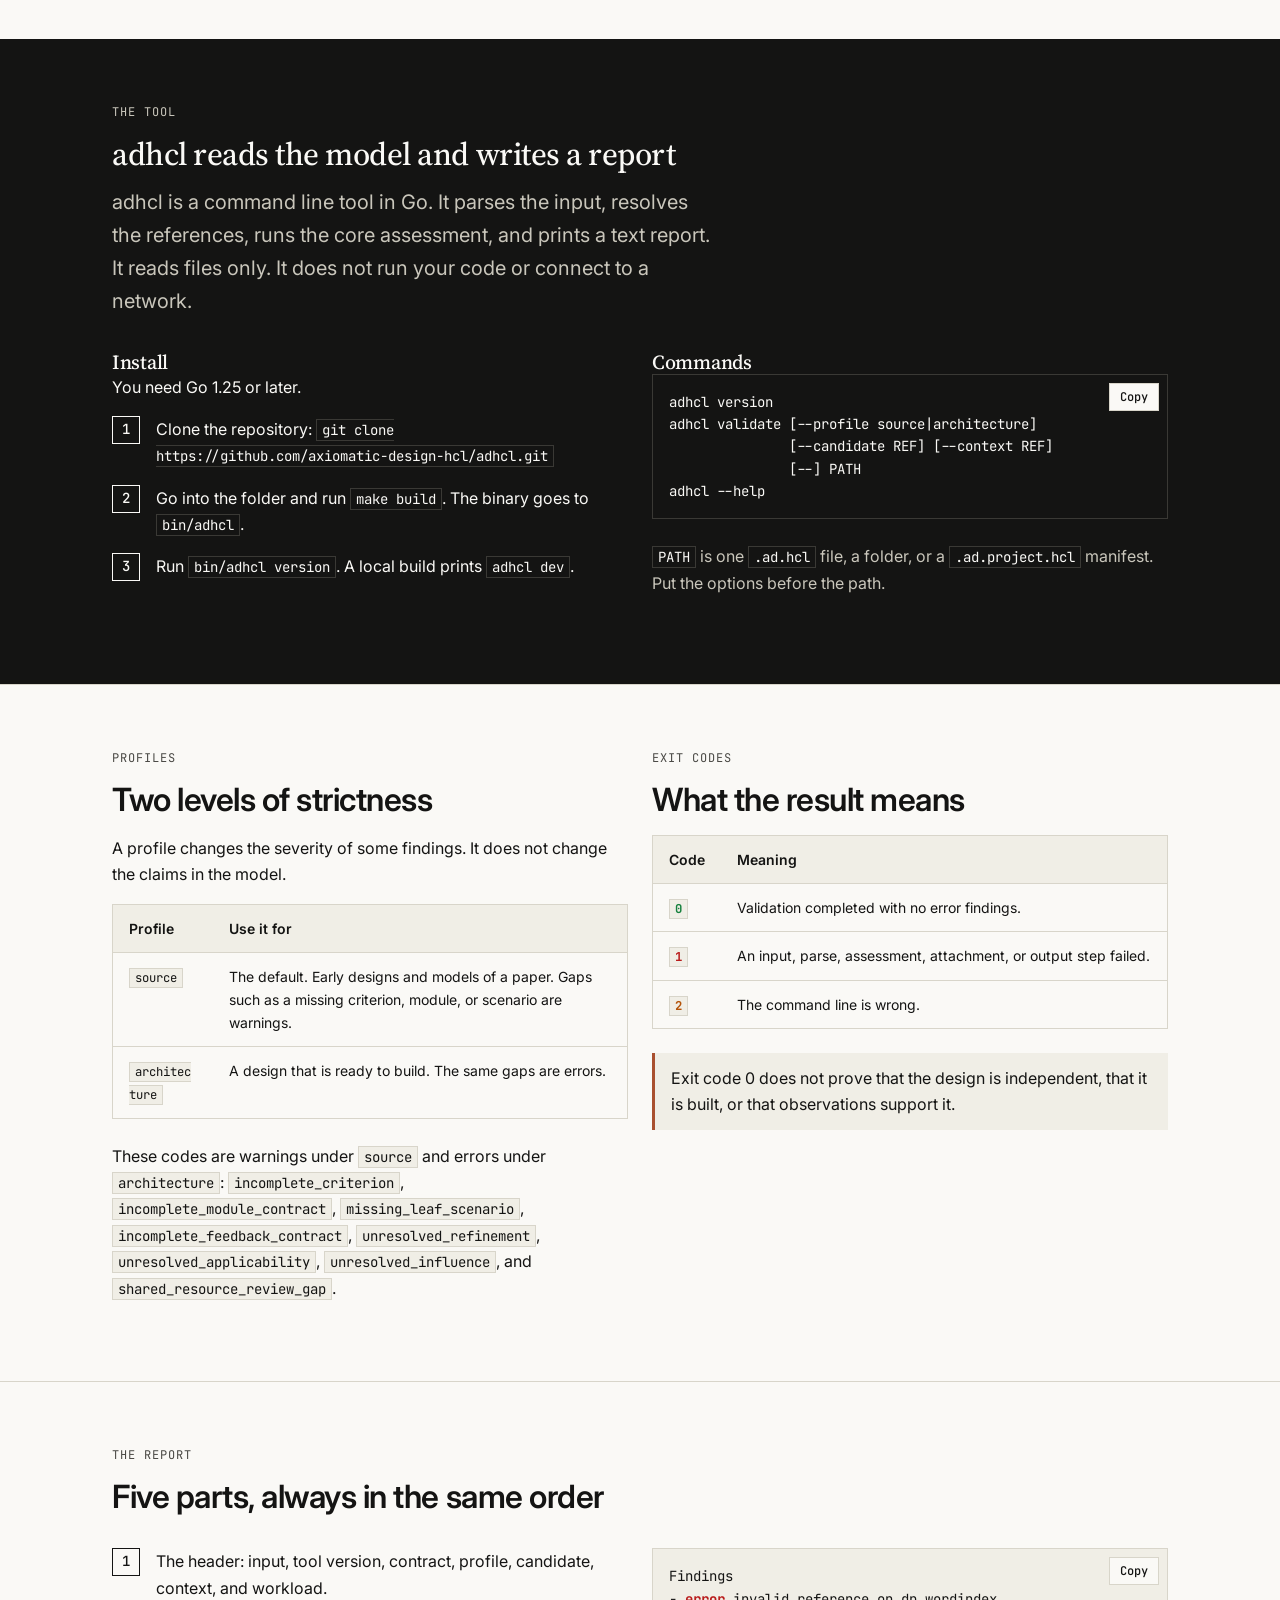
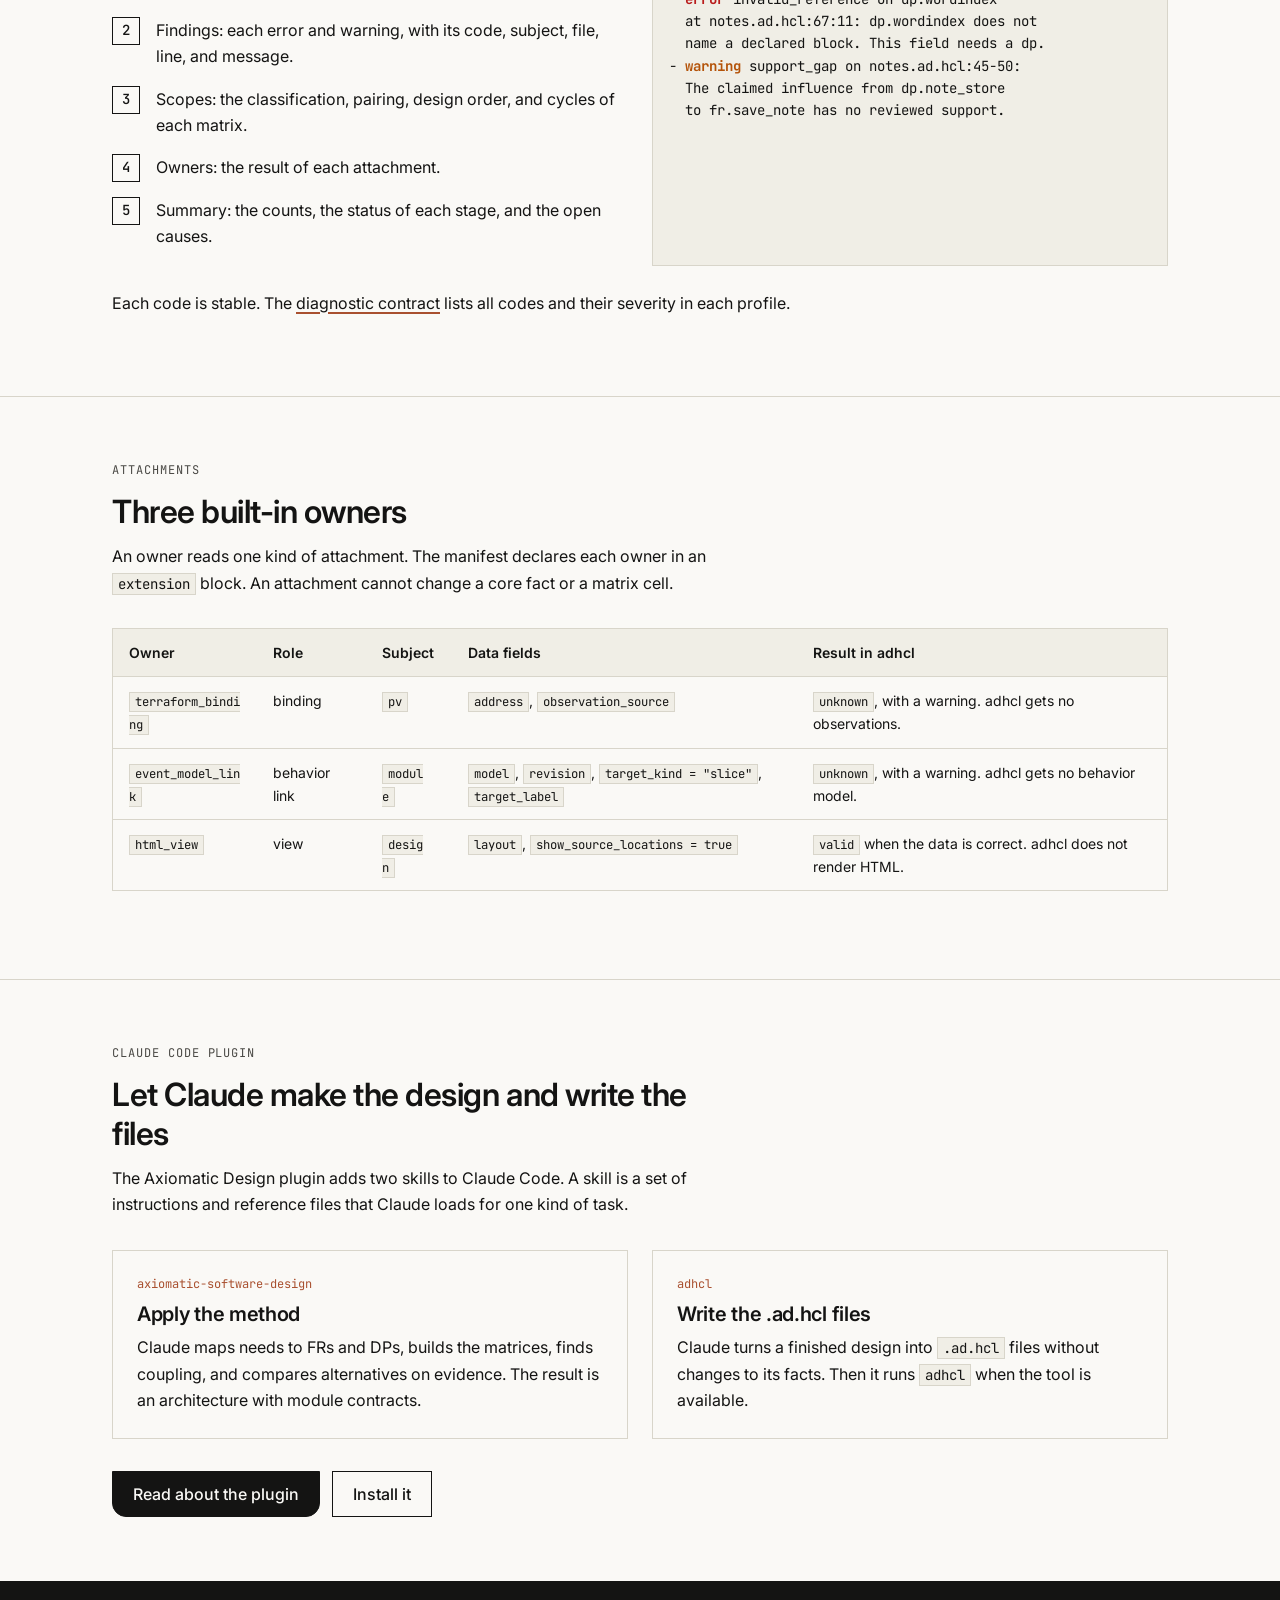
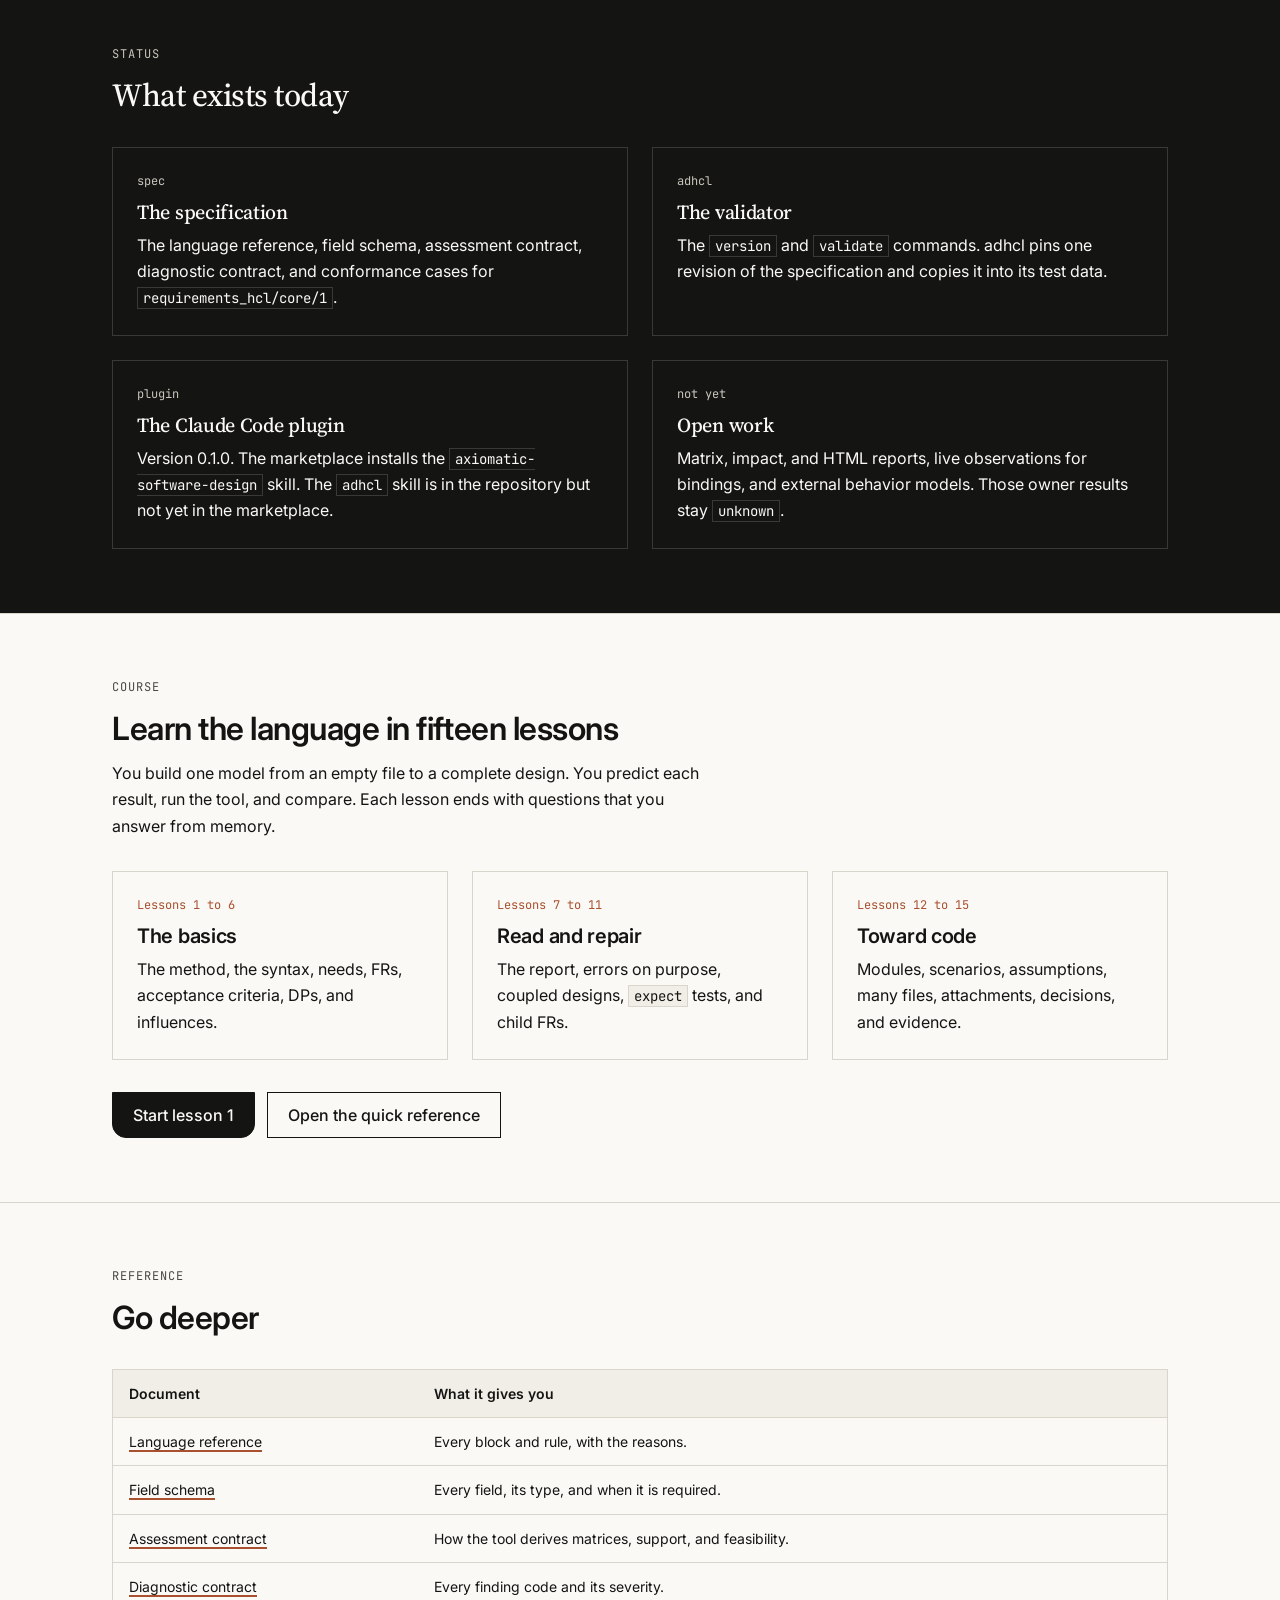
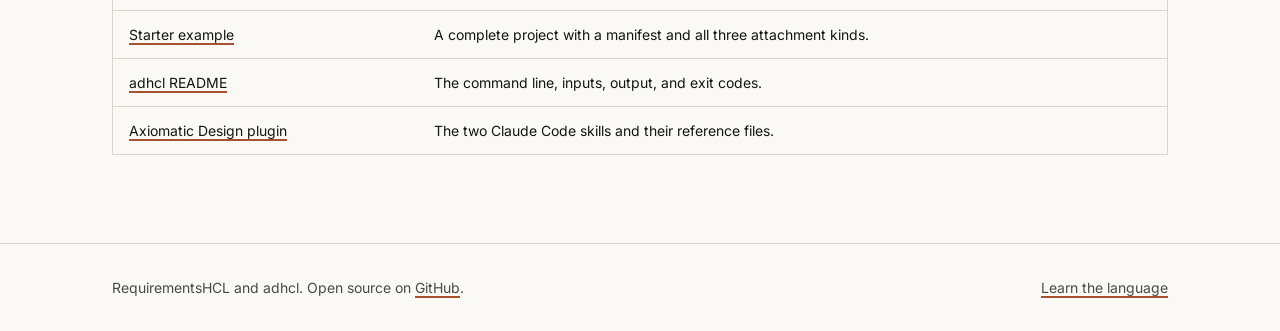
==== commit 91efd1eb: "Add a page for the Claude Code plugin and its two skills plugin.html describes the axiomatic-softwar" ====
--- a/index.html
+++ b/index.html
@@ -19,6 +19,7 @@
     <nav class="site-nav" aria-label="Main">
       <a href="#what">The language</a>
       <a href="#adhcl">The adhcl tool</a>
+      <a href="plugin.html">Plugin</a>
       <a href="learn.html">Learn</a>
       <a href="https://github.com/axiomatic-design-hcl">GitHub</a>
     </nav>
@@ -368,13 +369,39 @@
   </div>
 </section>
 
+<section class="band" id="plugin" aria-labelledby="plugin-title">
+  <div class="wrap">
+    <div class="section-head">
+      <span class="eyebrow">Claude Code plugin</span>
+      <h2 id="plugin-title">Let Claude make the design and write the files</h2>
+      <p>The Axiomatic Design plugin adds two skills to Claude Code. A skill is a set of instructions and reference files that Claude loads for one kind of task.</p>
+    </div>
+    <div class="grid grid-2" style="margin-bottom: var(--s6)">
+      <div class="card">
+        <span class="tag">axiomatic-software-design</span>
+        <h3>Apply the method</h3>
+        <p>Claude maps needs to FRs and DPs, builds the matrices, finds coupling, and compares alternatives on evidence. The result is an architecture with module contracts.</p>
+      </div>
+      <div class="card">
+        <span class="tag">adhcl</span>
+        <h3>Write the .ad.hcl files</h3>
+        <p>Claude turns a finished design into <code>.ad.hcl</code> files without changes to its facts. Then it runs <code>adhcl</code> when the tool is available.</p>
+      </div>
+    </div>
+    <div class="actions">
+      <a class="btn btn-primary" href="plugin.html">Read about the plugin</a>
+      <a class="btn" href="plugin.html#install">Install it</a>
+    </div>
+  </div>
+</section>
+
 <section class="band band-dark" id="status" aria-labelledby="status-title">
   <div class="wrap">
     <div class="section-head">
       <span class="eyebrow">Status</span>
       <h2 id="status-title">What exists today</h2>
     </div>
-    <div class="grid grid-3">
+    <div class="grid grid-2">
       <div class="card">
         <span class="tag">spec</span>
         <h3>The specification</h3>
@@ -384,6 +411,11 @@
         <span class="tag">adhcl</span>
         <h3>The validator</h3>
         <p>The <code>version</code> and <code>validate</code> commands. adhcl pins one revision of the specification and copies it into its test data.</p>
+      </div>
+      <div class="card">
+        <span class="tag">plugin</span>
+        <h3>The Claude Code plugin</h3>
+        <p>Version 0.1.0. The marketplace installs the <code>axiomatic-software-design</code> skill. The <code>adhcl</code> skill is in the repository but not yet in the marketplace.</p>
       </div>
       <div class="card">
         <span class="tag">not yet</span>
@@ -441,6 +473,7 @@
           <tr><td><a href="https://github.com/axiomatic-design-hcl/spec/blob/main/docs/diagnostics.md">Diagnostic contract</a></td><td>Every finding code and its severity.</td></tr>
           <tr><td><a href="https://github.com/axiomatic-design-hcl/spec/tree/main/examples/starter">Starter example</a></td><td>A complete project with a manifest and all three attachment kinds.</td></tr>
           <tr><td><a href="https://github.com/axiomatic-design-hcl/adhcl#readme">adhcl README</a></td><td>The command line, inputs, output, and exit codes.</td></tr>
+          <tr><td><a href="https://github.com/axiomatic-design-hcl/axiomatic-design-plugin">Axiomatic Design plugin</a></td><td>The two Claude Code skills and their reference files.</td></tr>
         </tbody>
       </table>
     </div>
--- a/assets/site.css
+++ b/assets/site.css
@@ -242,3 +242,5 @@
 
 @media (prefers-reduced-motion: reduce) { * { transition: none !important; scroll-behavior: auto !important; } }
 @media (prefers-reduced-motion: no-preference) { html { scroll-behavior: smooth; } }
+
+@media (max-width: 480px) { .site-nav { gap: var(--s3); font-size: var(--t12); } }
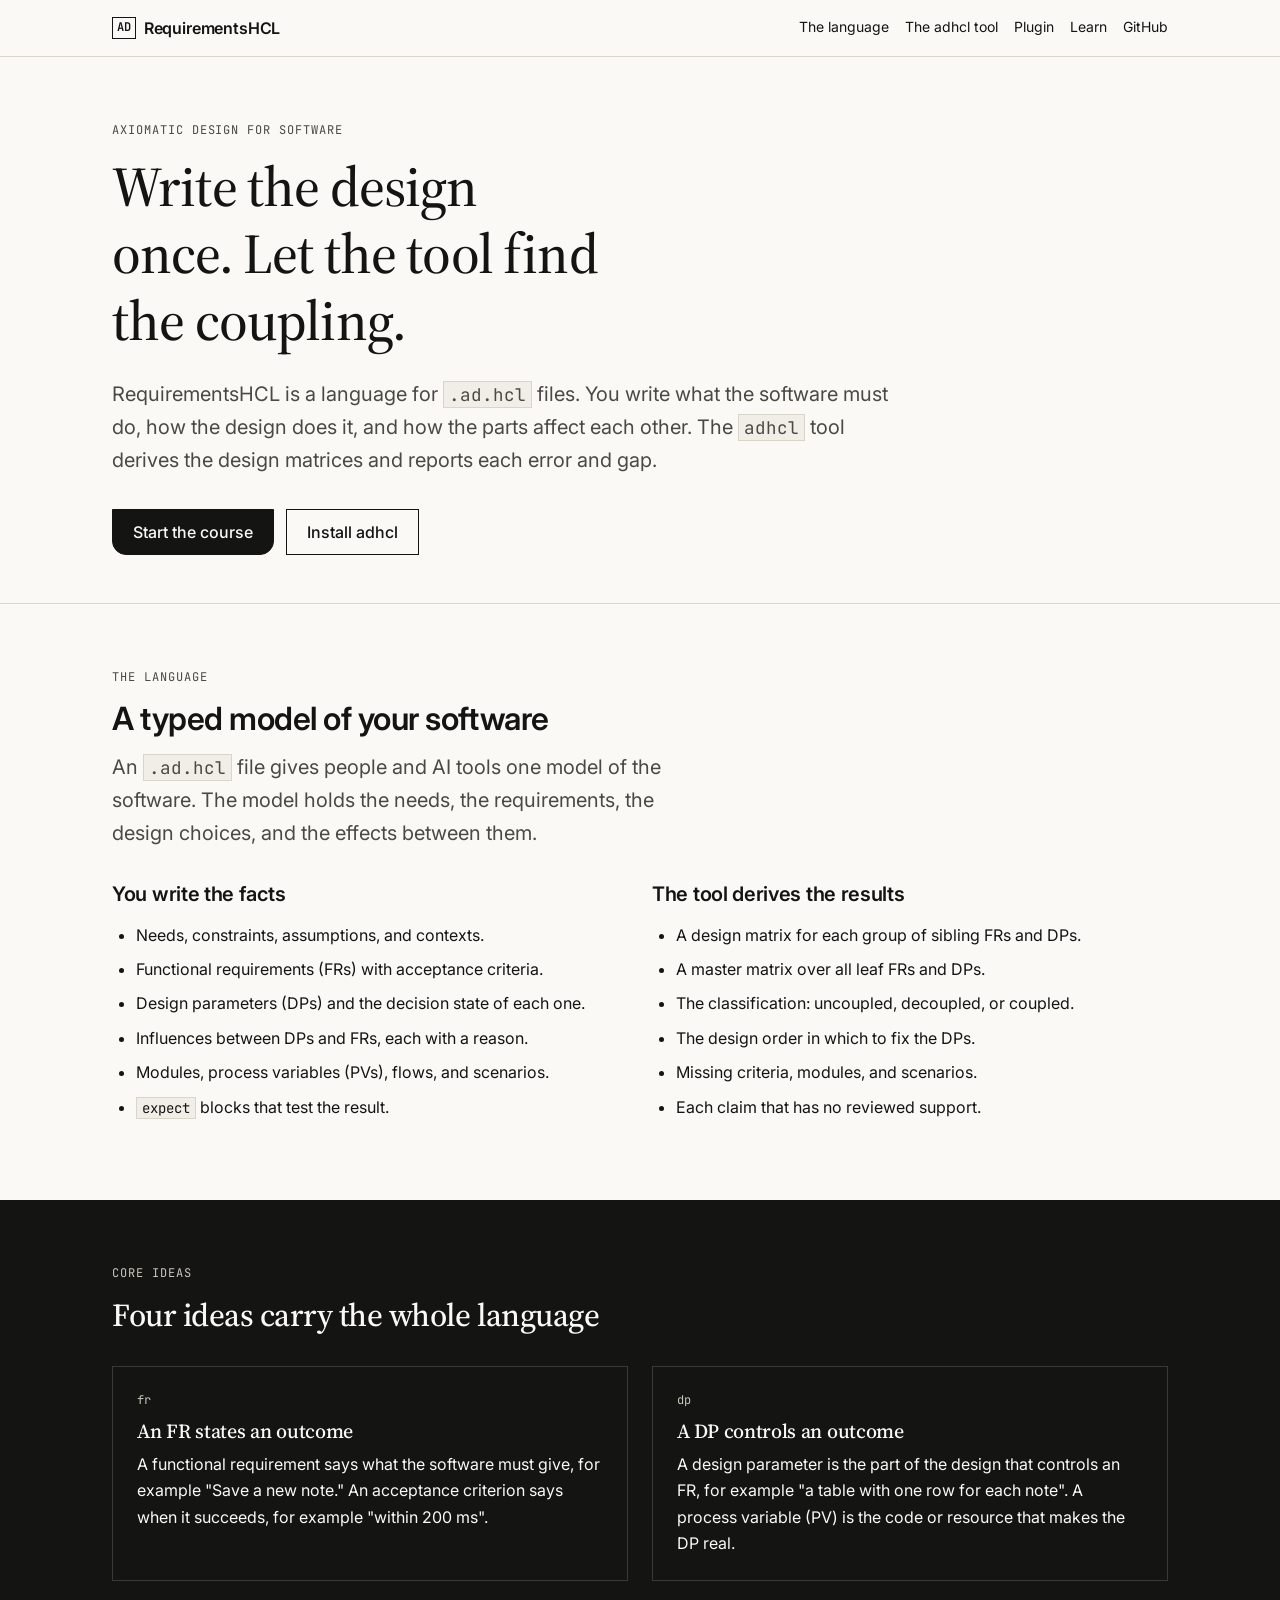
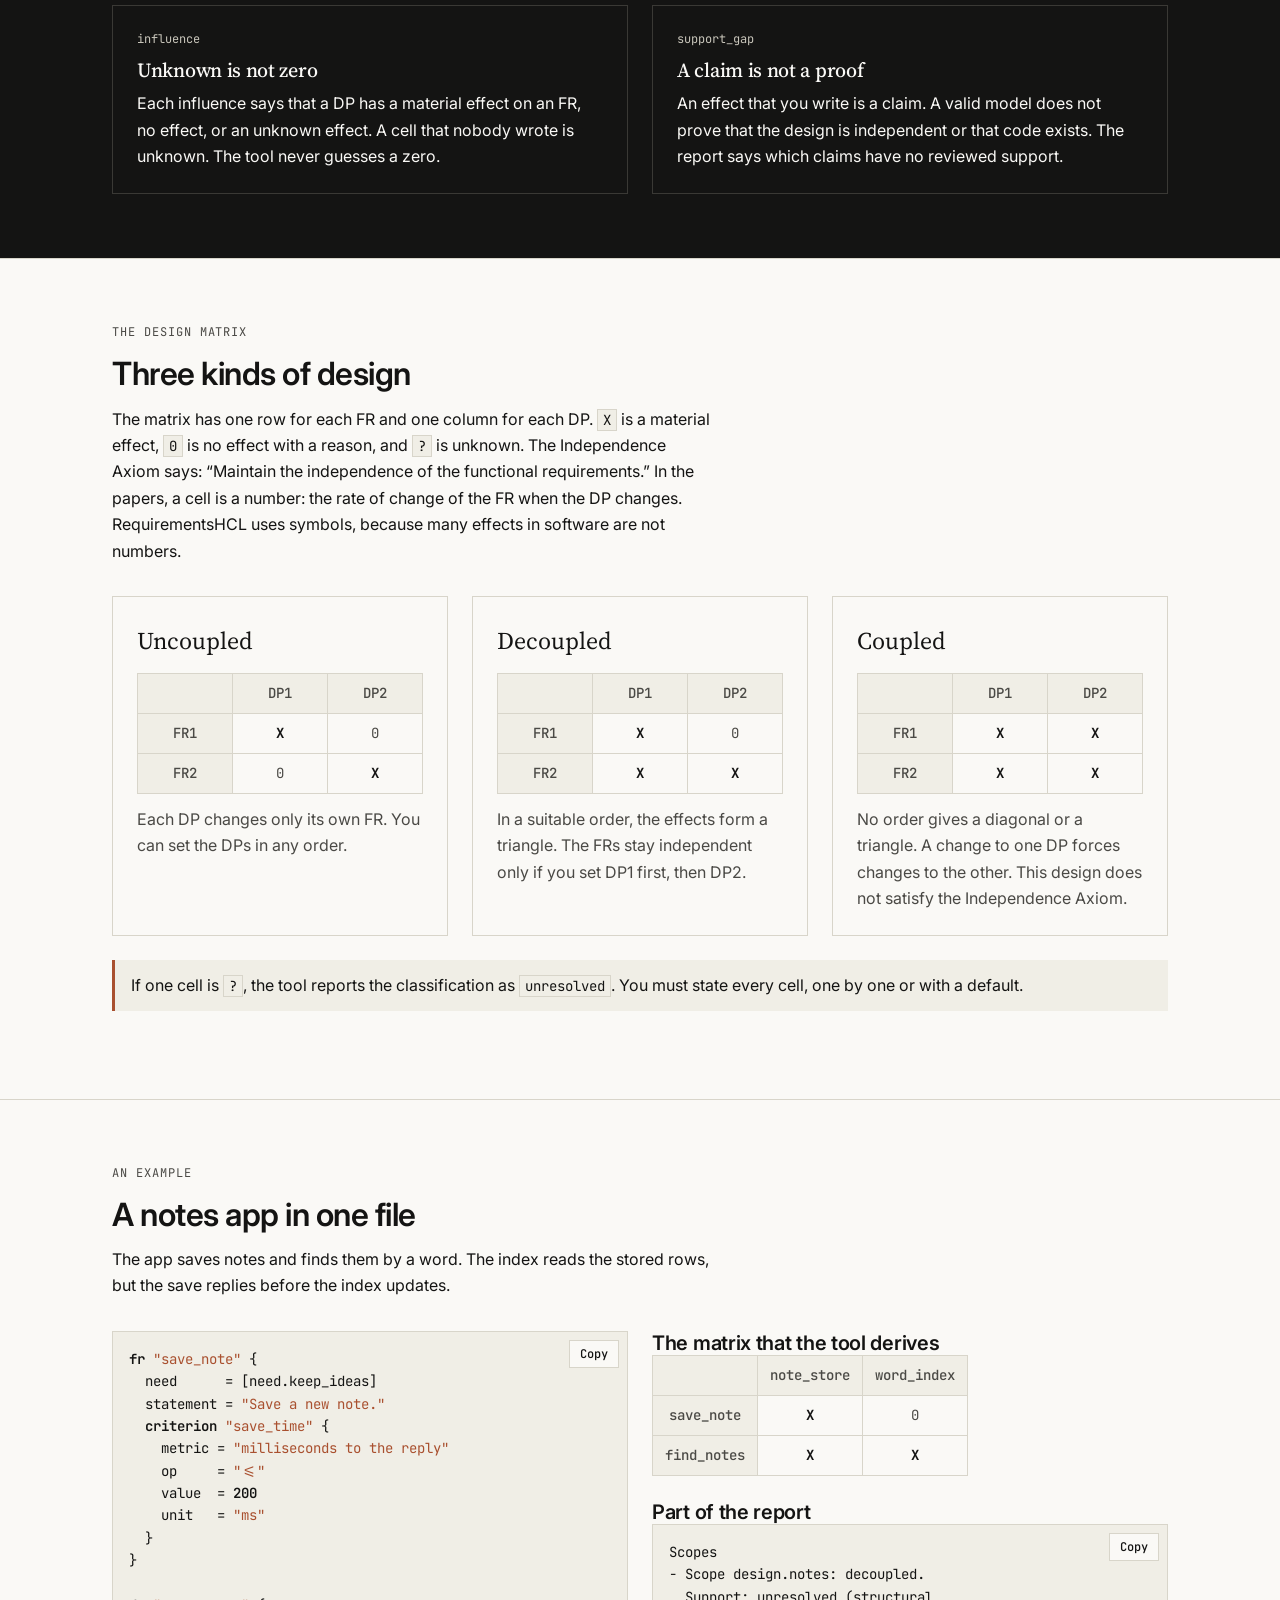
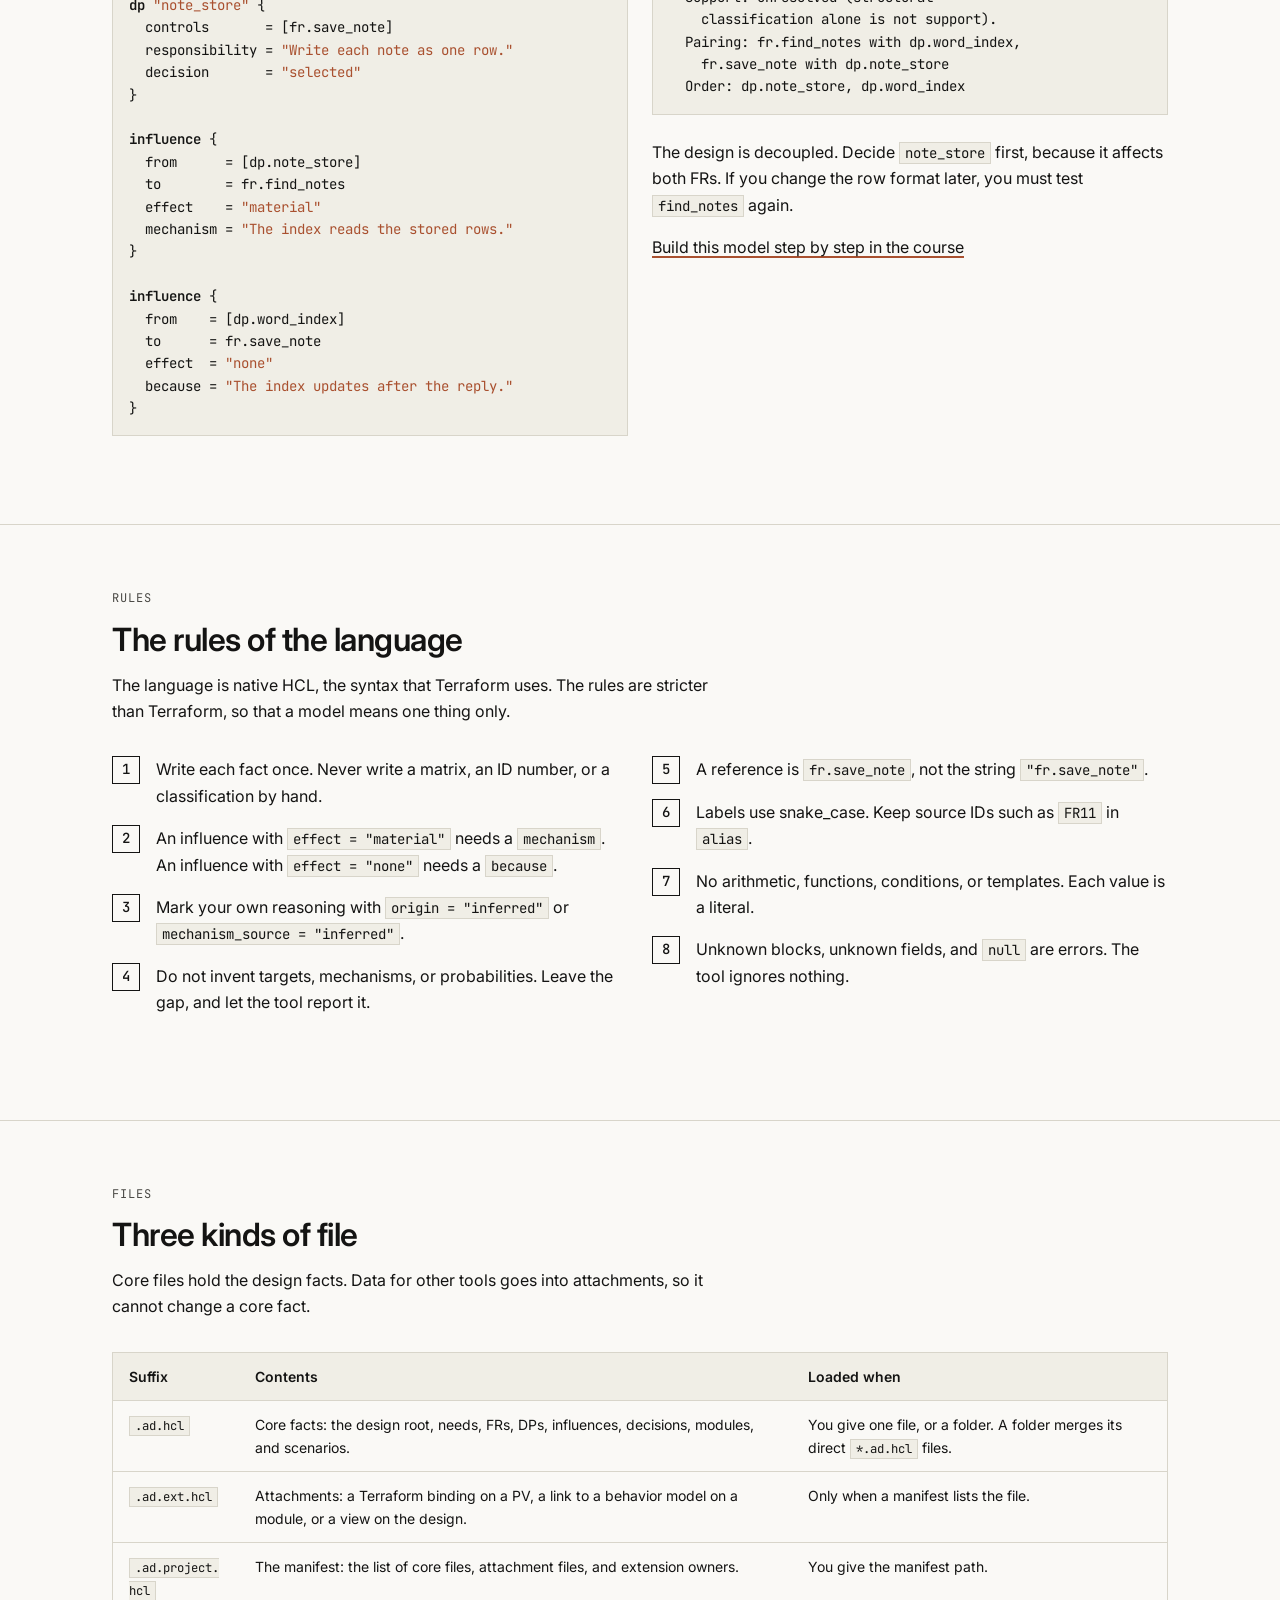
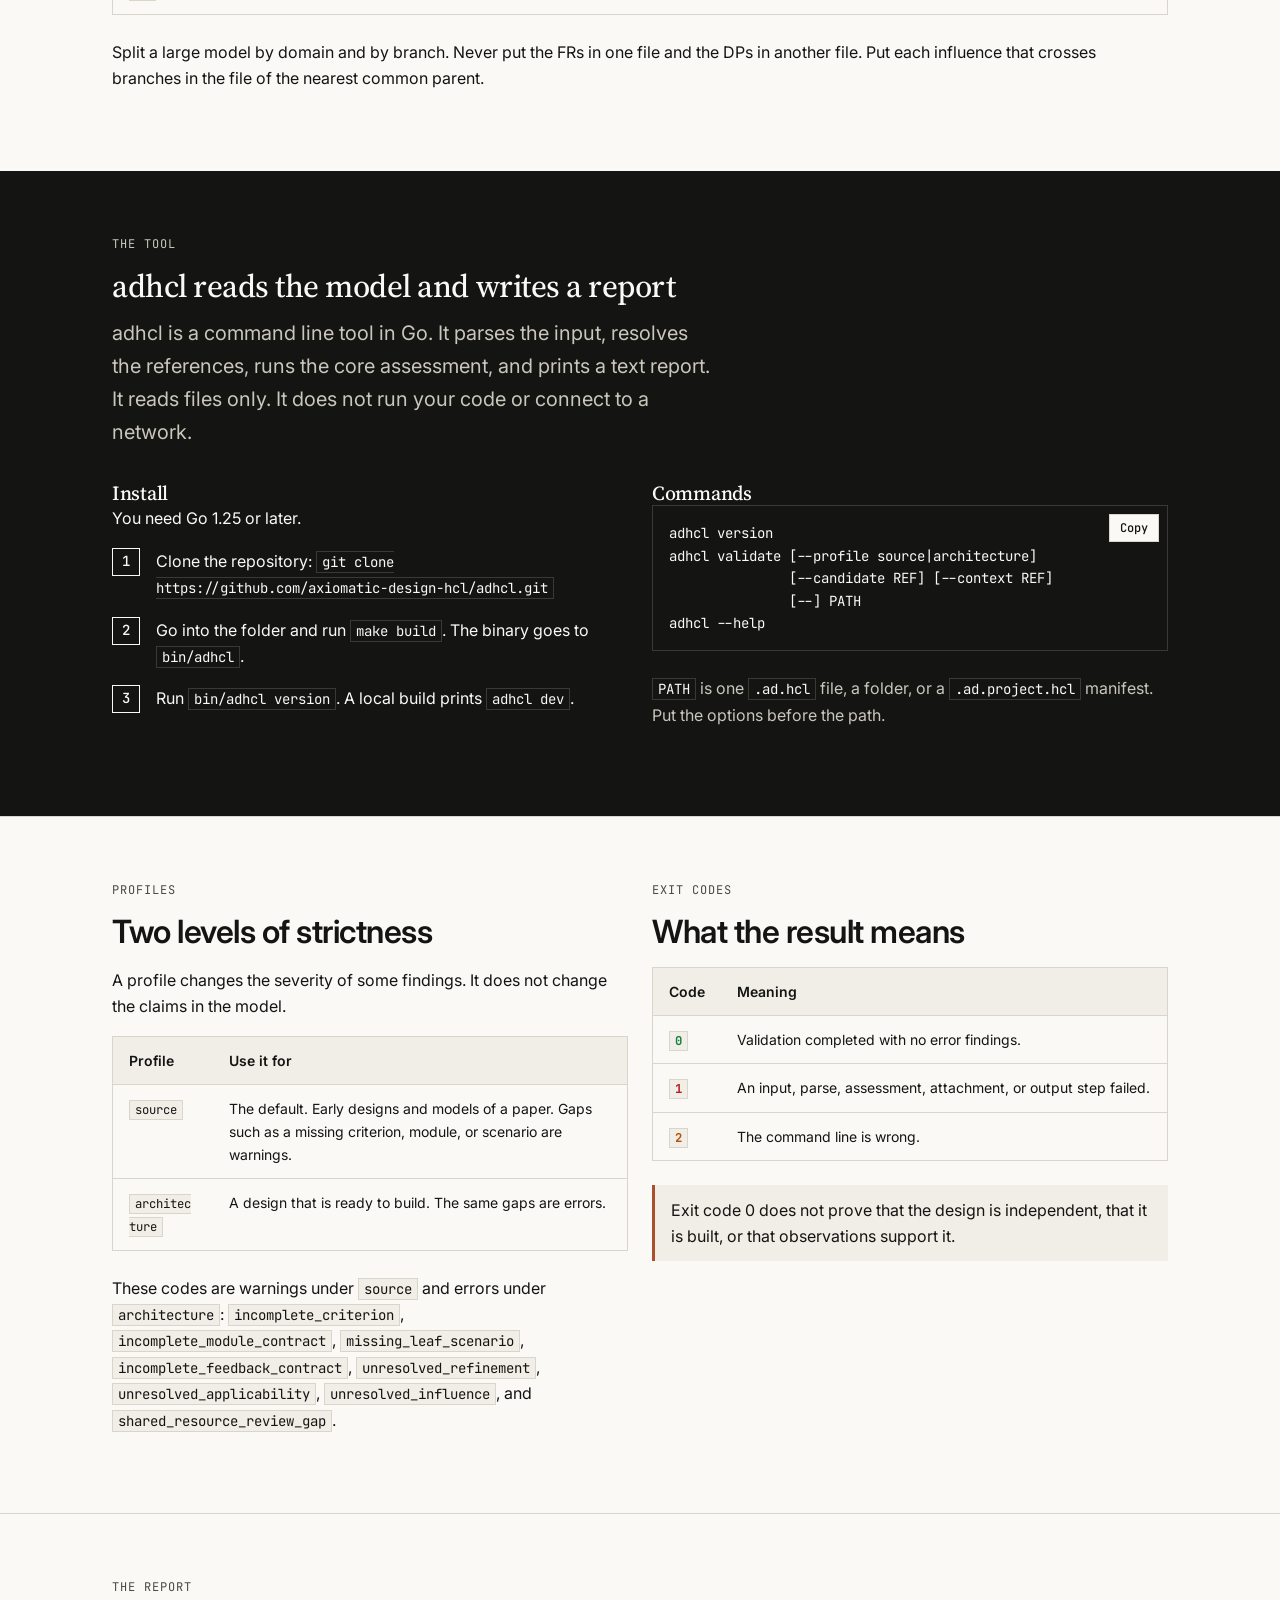
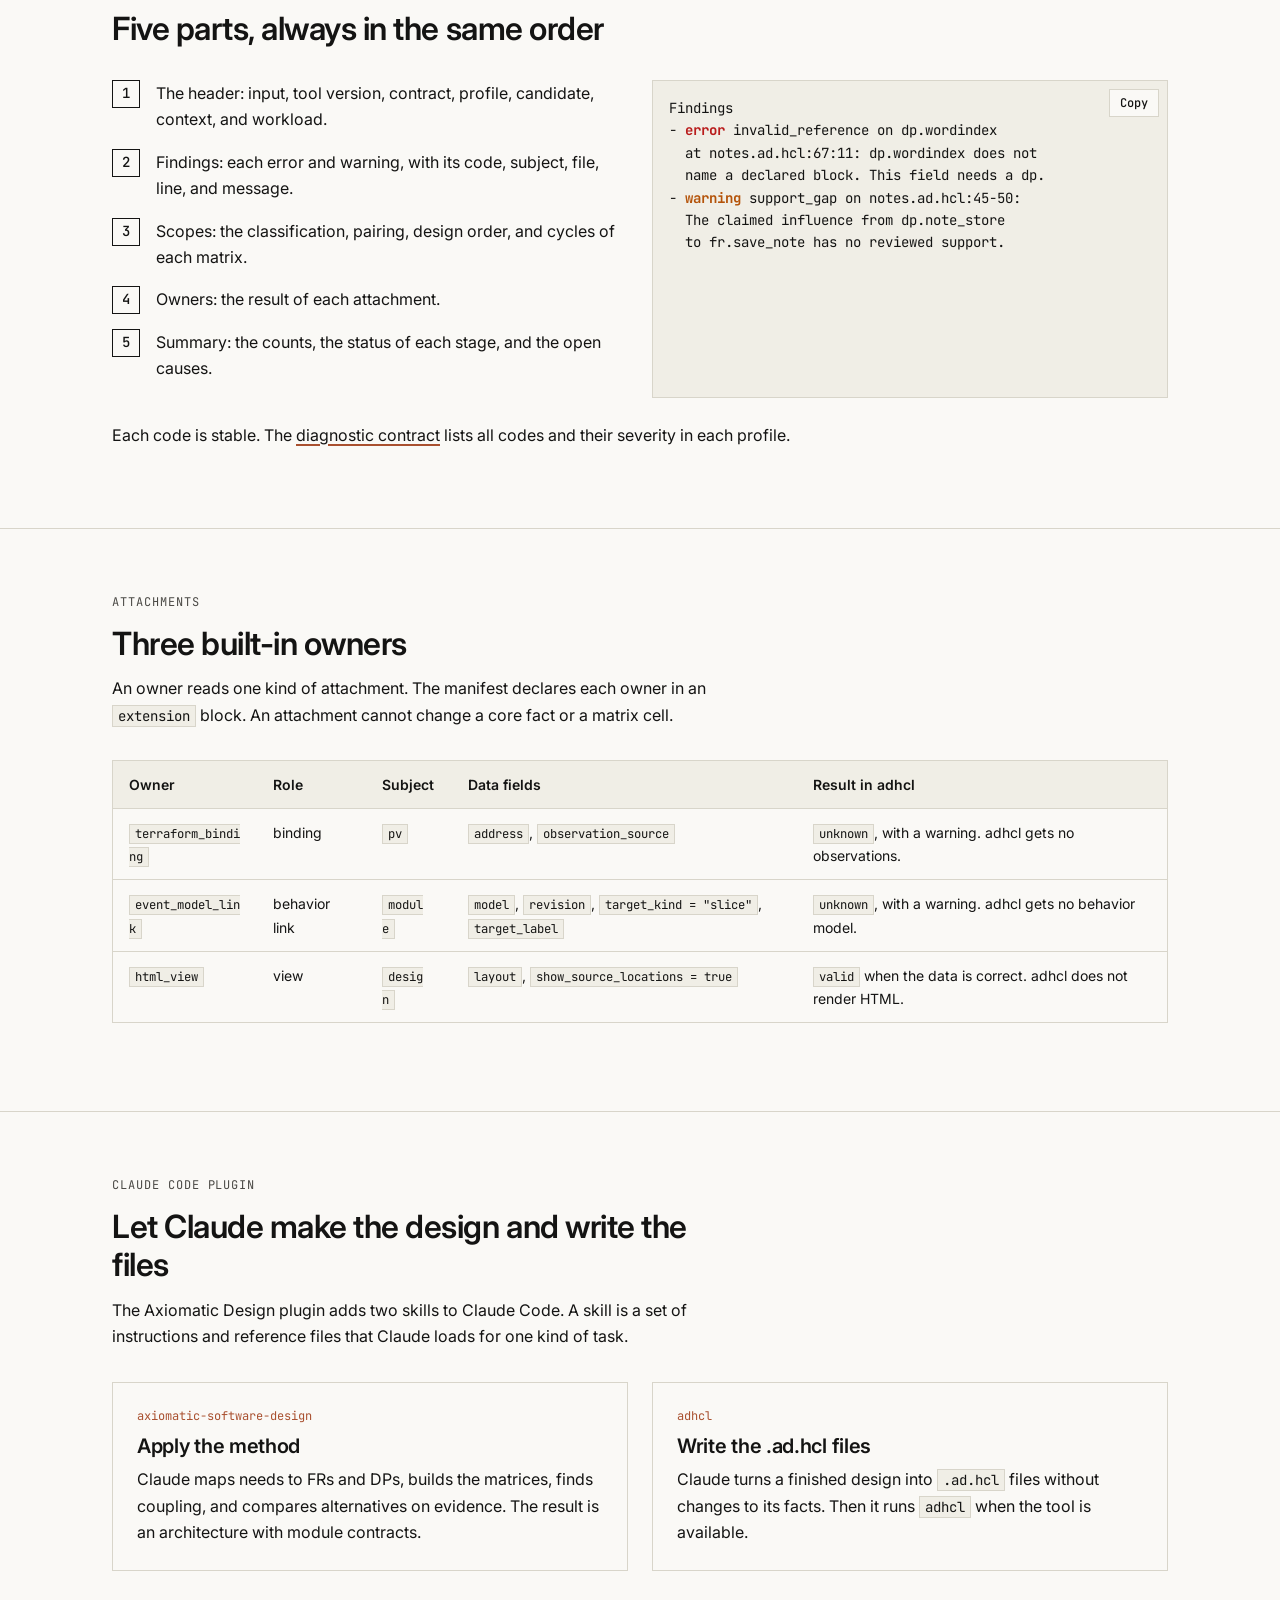
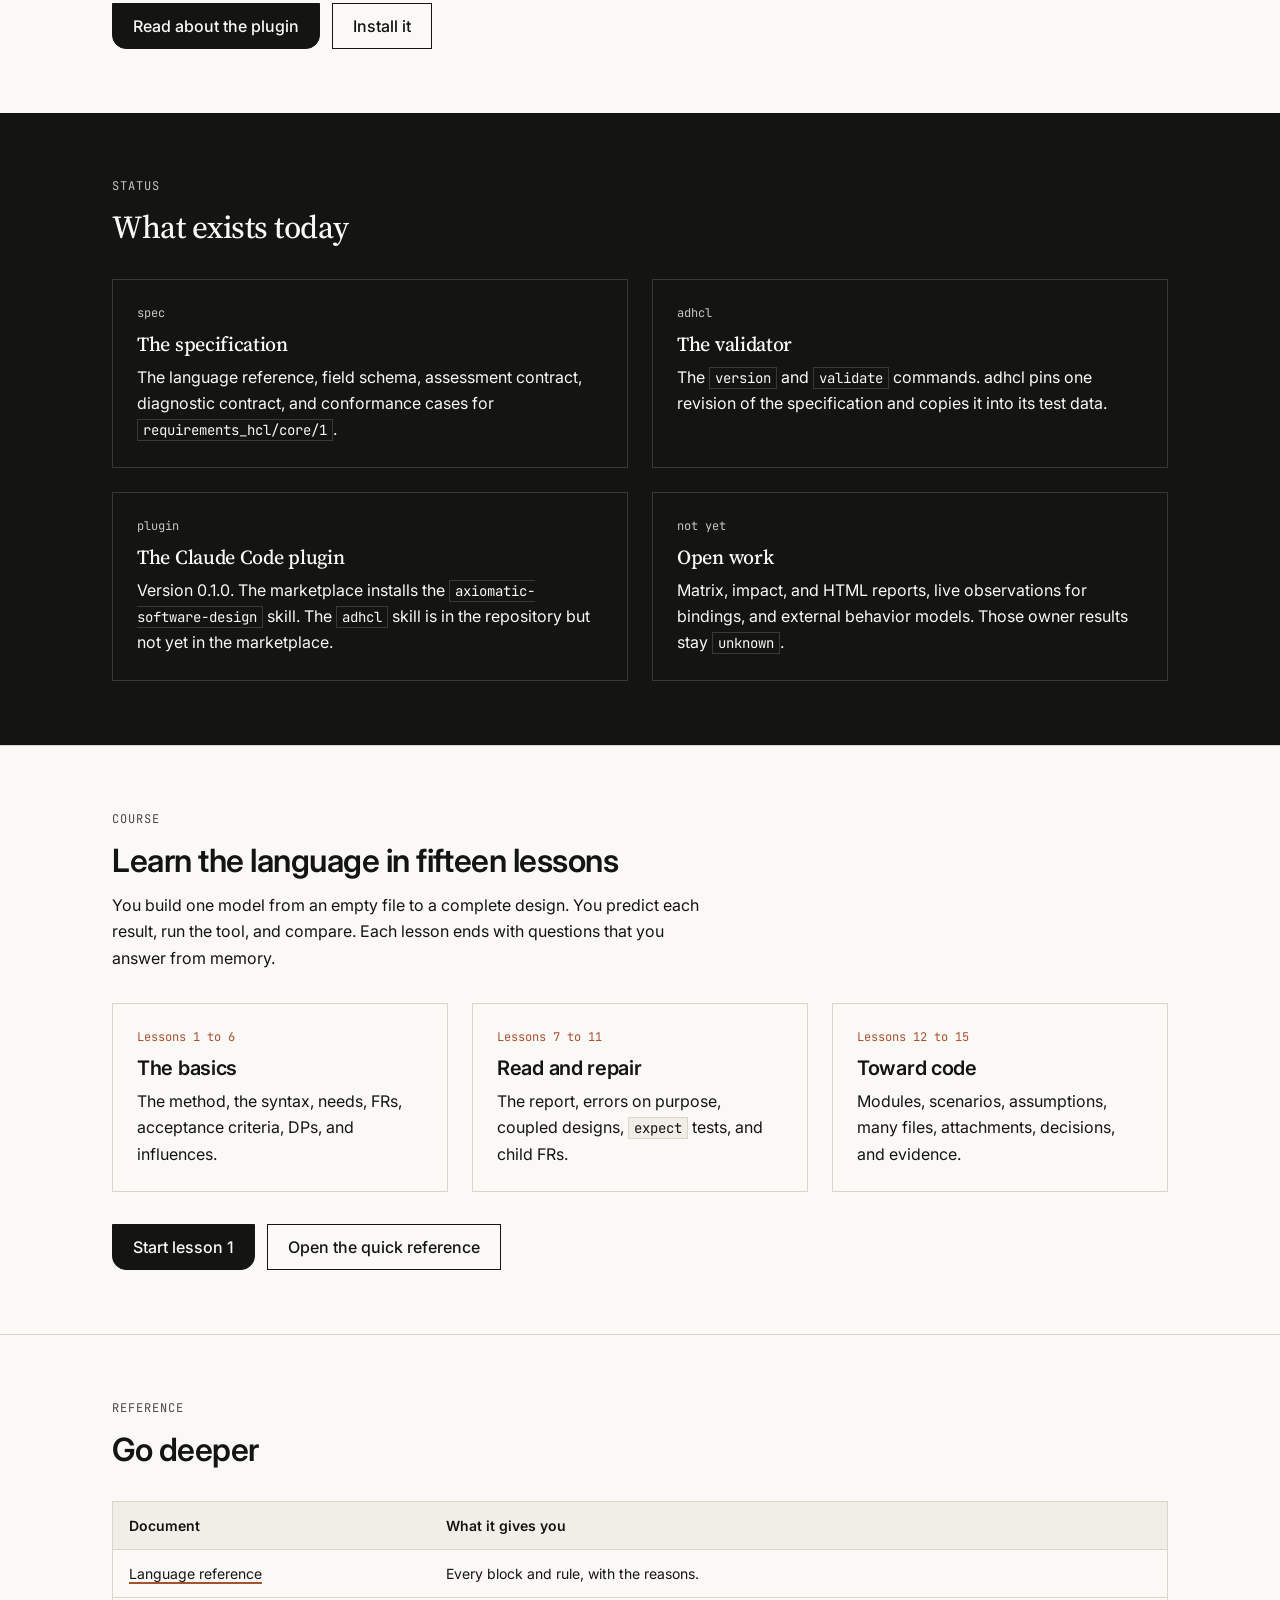
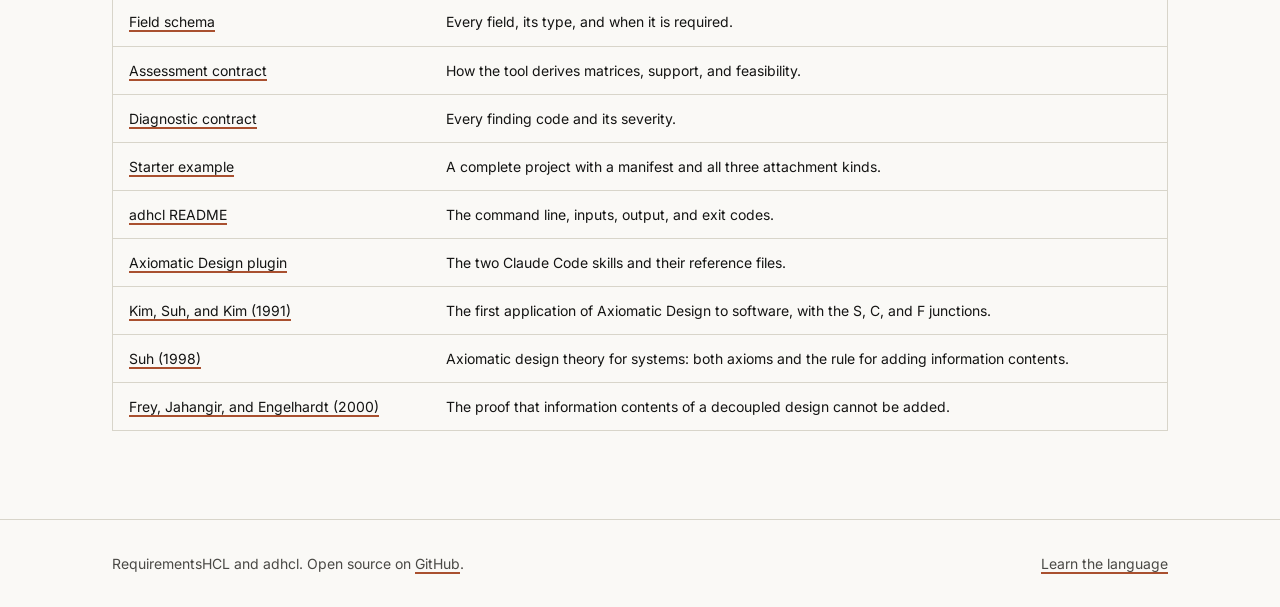
==== commit 303f4dc0: "Make the Axiomatic Design statements match the source papers Quote both axioms as Suh states them, n" ====
--- a/index.html
+++ b/index.html
@@ -110,7 +110,7 @@
     <div class="section-head">
       <span class="eyebrow">The design matrix</span>
       <h2 id="matrix-title">Three kinds of design</h2>
-      <p>The matrix has one row for each FR and one column for each DP. <code>X</code> is a material effect, <code>0</code> is no effect with a reason, and <code>?</code> is unknown. The Independence Axiom says: keep the FRs independent of each other.</p>
+      <p>The matrix has one row for each FR and one column for each DP. <code>X</code> is a material effect, <code>0</code> is no effect with a reason, and <code>?</code> is unknown. The Independence Axiom says: &ldquo;Maintain the independence of the functional requirements.&rdquo; In the papers, a cell is a number: the rate of change of the FR when the DP changes. RequirementsHCL uses symbols, because many effects in software are not numbers.</p>
     </div>
     <div class="grid grid-3">
       <div class="card matrix-card">
@@ -129,7 +129,7 @@
           <tr><th scope="row">FR1</th><td class="x">X</td><td class="z">0</td></tr>
           <tr><th scope="row">FR2</th><td class="x">X</td><td class="x">X</td></tr>
         </table>
-        <p class="muted">The effects form a triangle. Set DP1 first, then DP2. You never go back.</p>
+        <p class="muted">In a suitable order, the effects form a triangle. The FRs stay independent only if you set DP1 first, then DP2.</p>
       </div>
       <div class="card matrix-card">
         <span class="verdict">Coupled</span>
@@ -138,7 +138,7 @@
           <tr><th scope="row">FR1</th><td class="x">X</td><td class="x">X</td></tr>
           <tr><th scope="row">FR2</th><td class="x">X</td><td class="x">X</td></tr>
         </table>
-        <p class="muted">No order gives a triangle. A change to one DP forces changes to the other.</p>
+        <p class="muted">No order gives a diagonal or a triangle. A change to one DP forces changes to the other. This design does not satisfy the Independence Axiom.</p>
       </div>
     </div>
     <div class="note" style="margin-top: var(--s5)">
@@ -474,6 +474,9 @@
           <tr><td><a href="https://github.com/axiomatic-design-hcl/spec/tree/main/examples/starter">Starter example</a></td><td>A complete project with a manifest and all three attachment kinds.</td></tr>
           <tr><td><a href="https://github.com/axiomatic-design-hcl/adhcl#readme">adhcl README</a></td><td>The command line, inputs, output, and exit codes.</td></tr>
           <tr><td><a href="https://github.com/axiomatic-design-hcl/axiomatic-design-plugin">Axiomatic Design plugin</a></td><td>The two Claude Code skills and their reference files.</td></tr>
+          <tr><td><a href="https://scispace.com/papers/design-of-software-systems-based-on-axiomatic-design-1cll9pq68v">Kim, Suh, and Kim (1991)</a></td><td>The first application of Axiomatic Design to software, with the S, C, and F junctions.</td></tr>
+          <tr><td><a href="https://scispace.com/papers/axiomatic-design-theory-for-systems-2ew81efl0d">Suh (1998)</a></td><td>Axiomatic design theory for systems: both axioms and the rule for adding information contents.</td></tr>
+          <tr><td><a href="https://scispace.com/papers/computing-the-information-content-of-decoupled-designs-2wsk61o40c">Frey, Jahangir, and Engelhardt (2000)</a></td><td>The proof that information contents of a decoupled design cannot be added.</td></tr>
         </tbody>
       </table>
     </div>
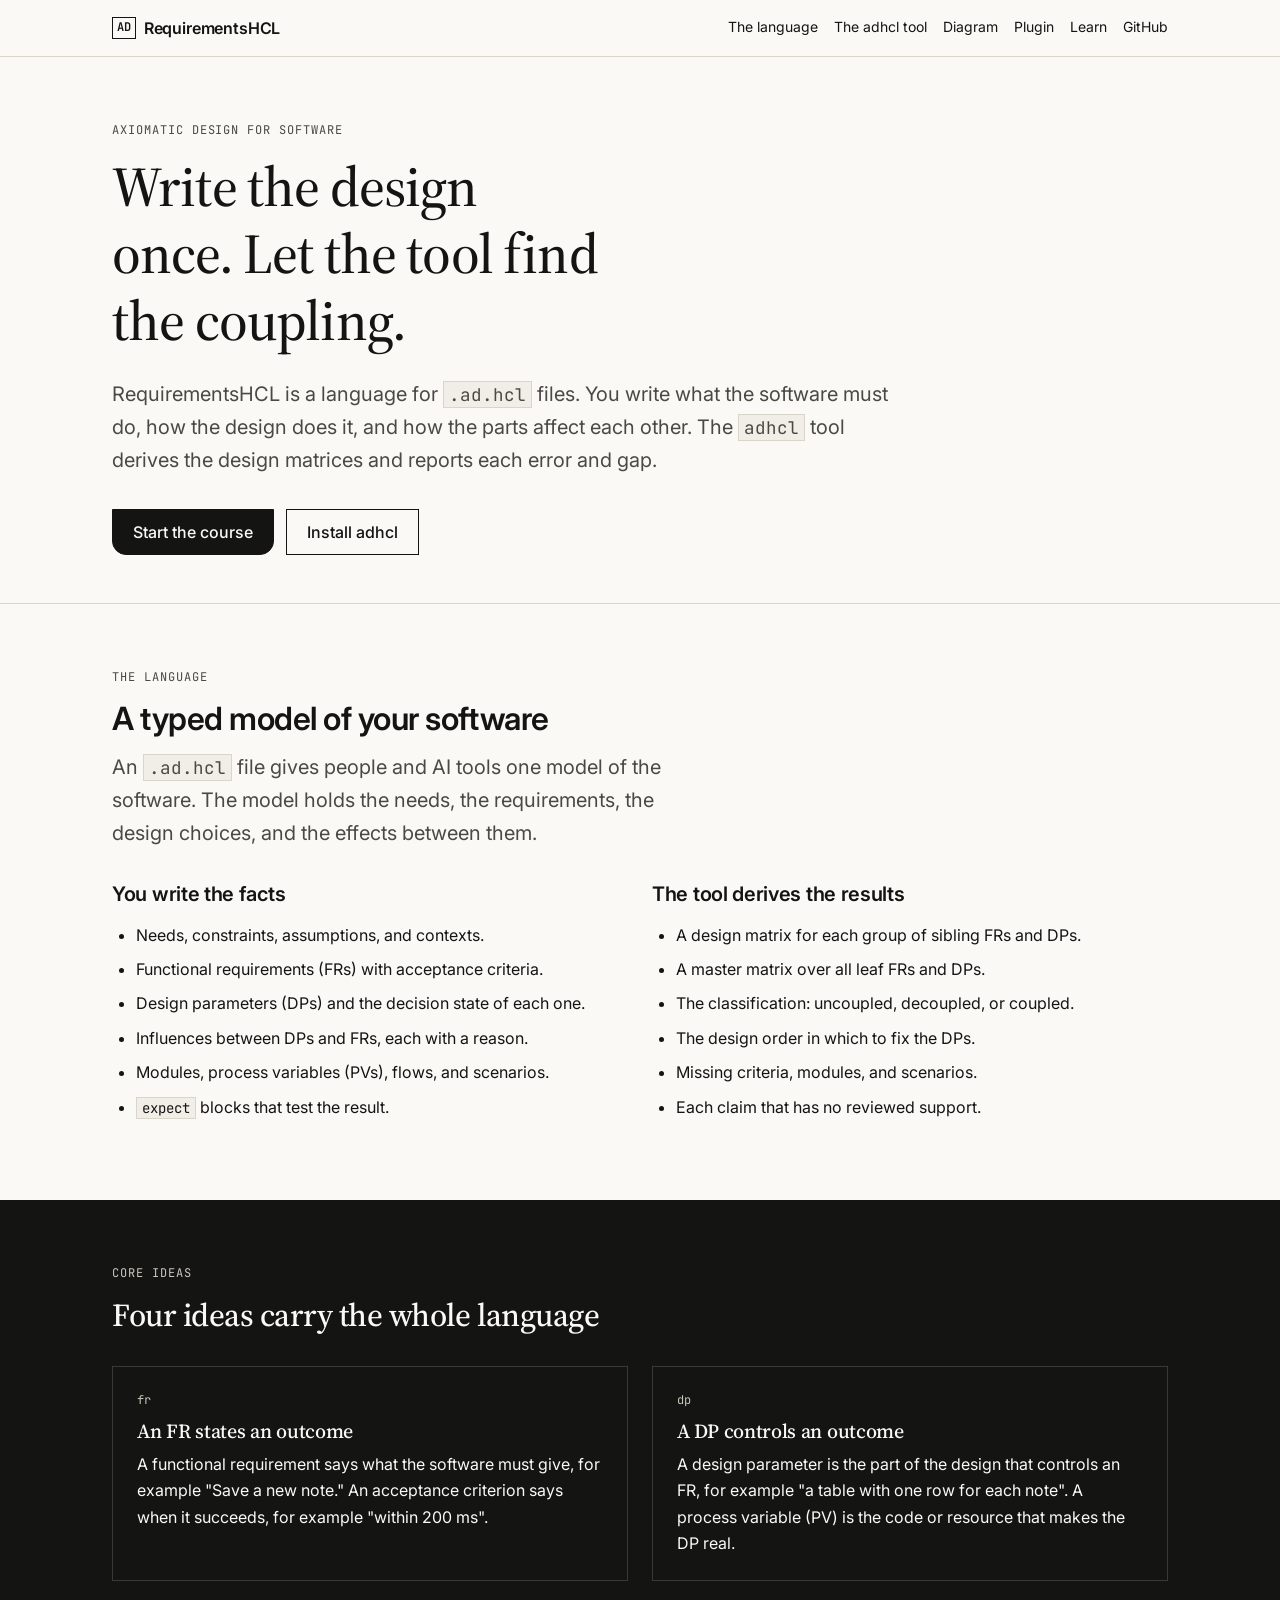
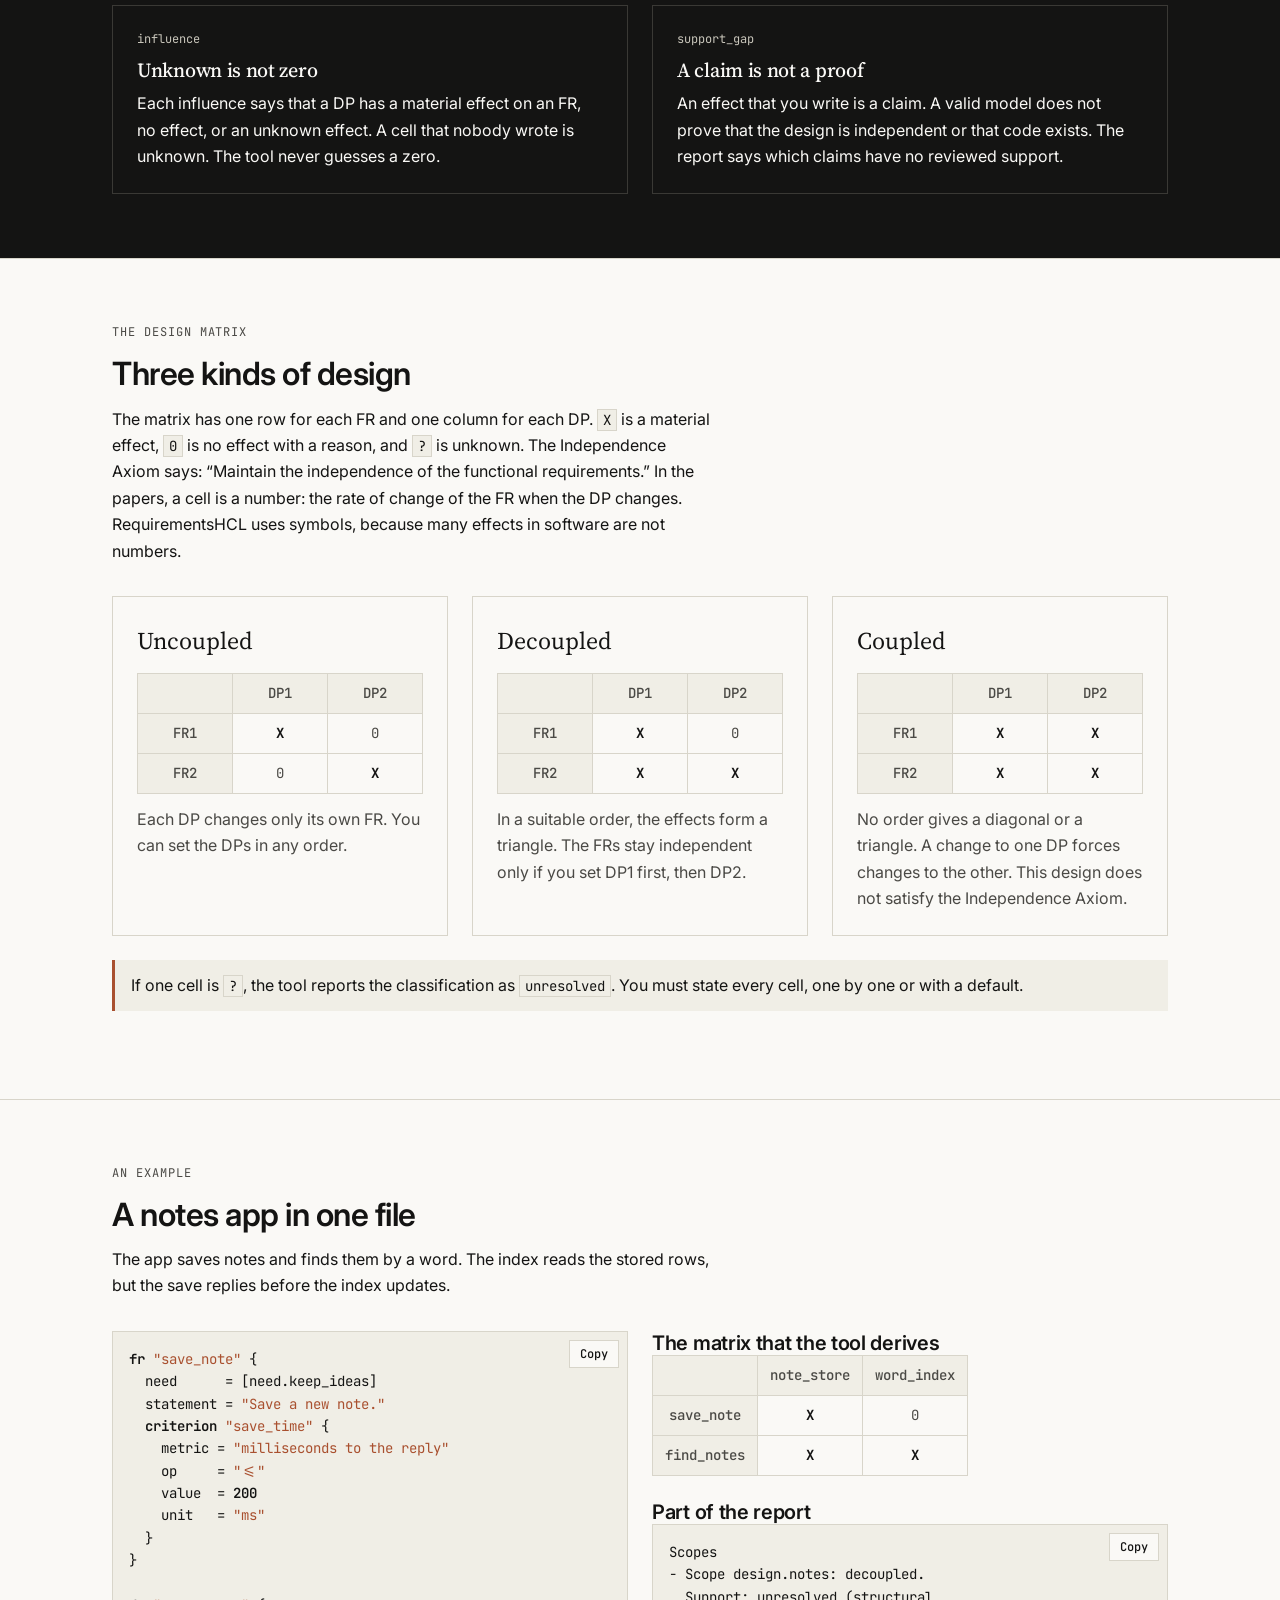
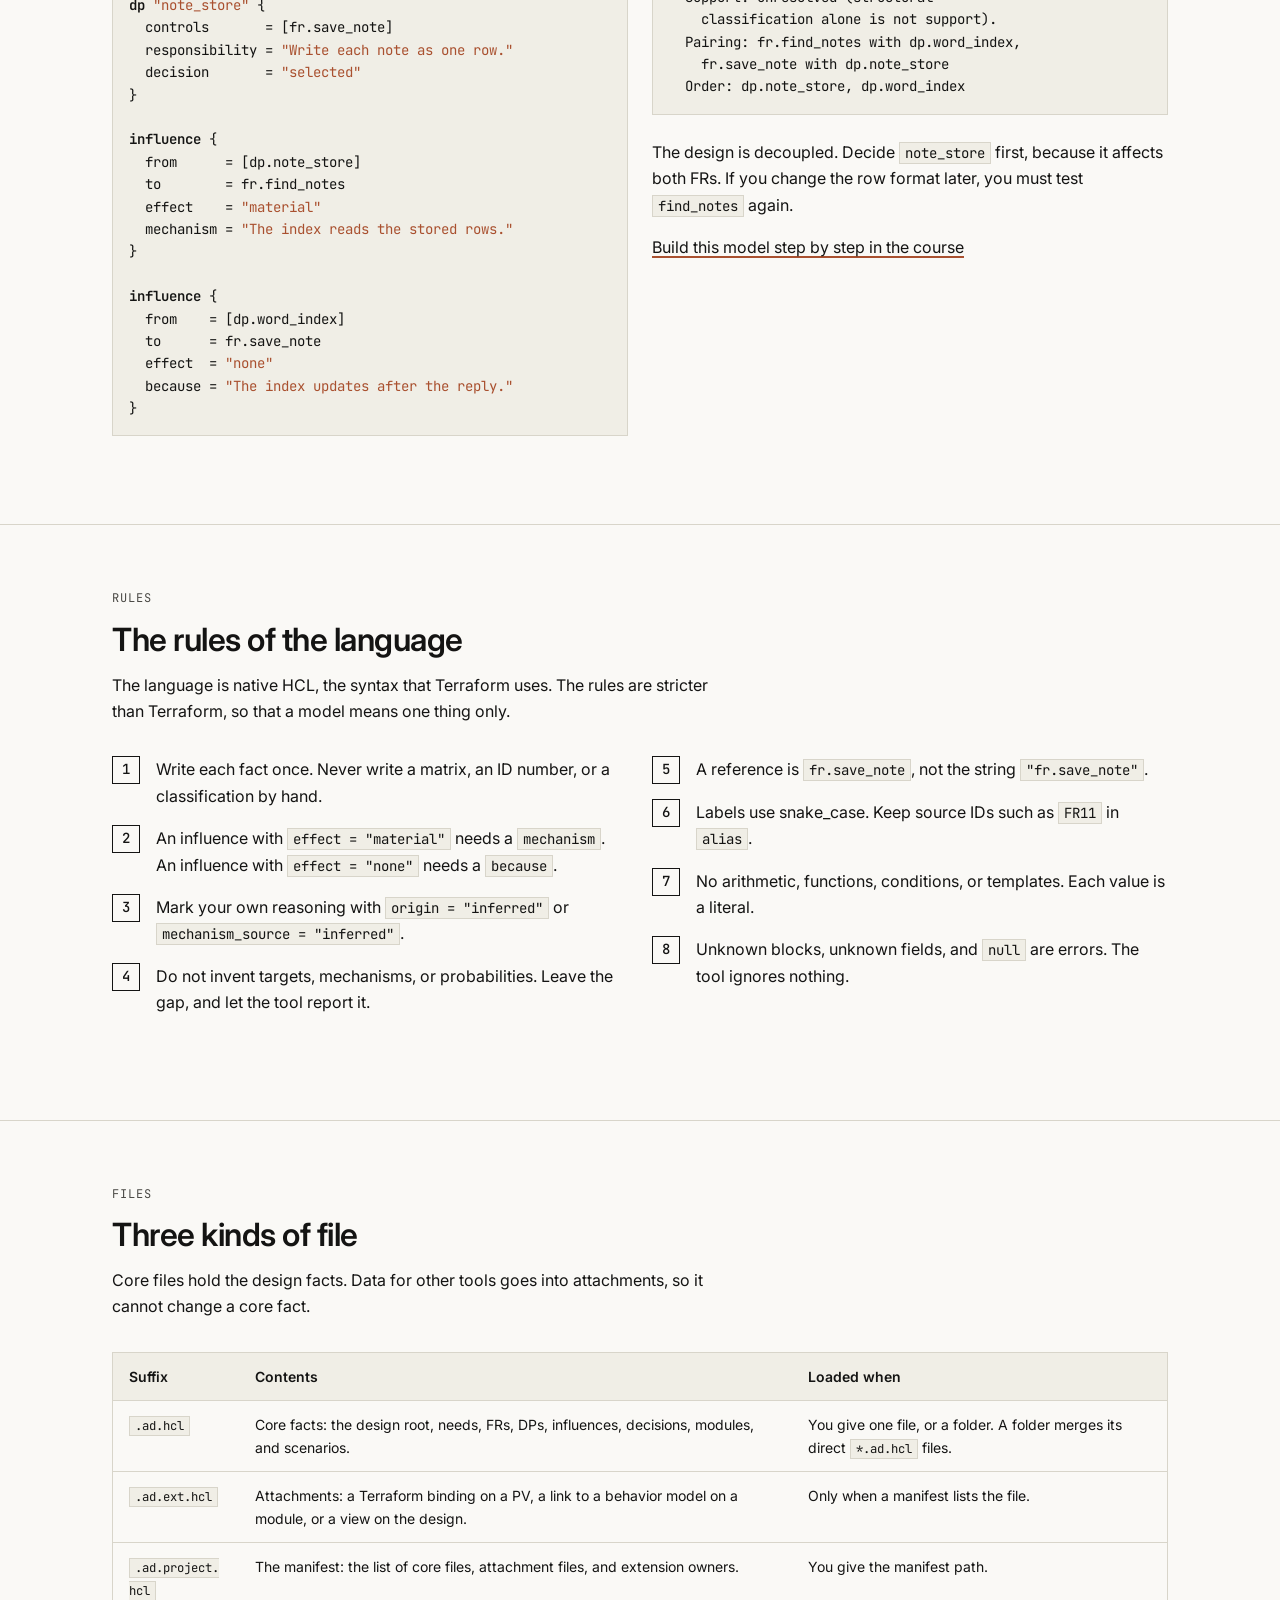
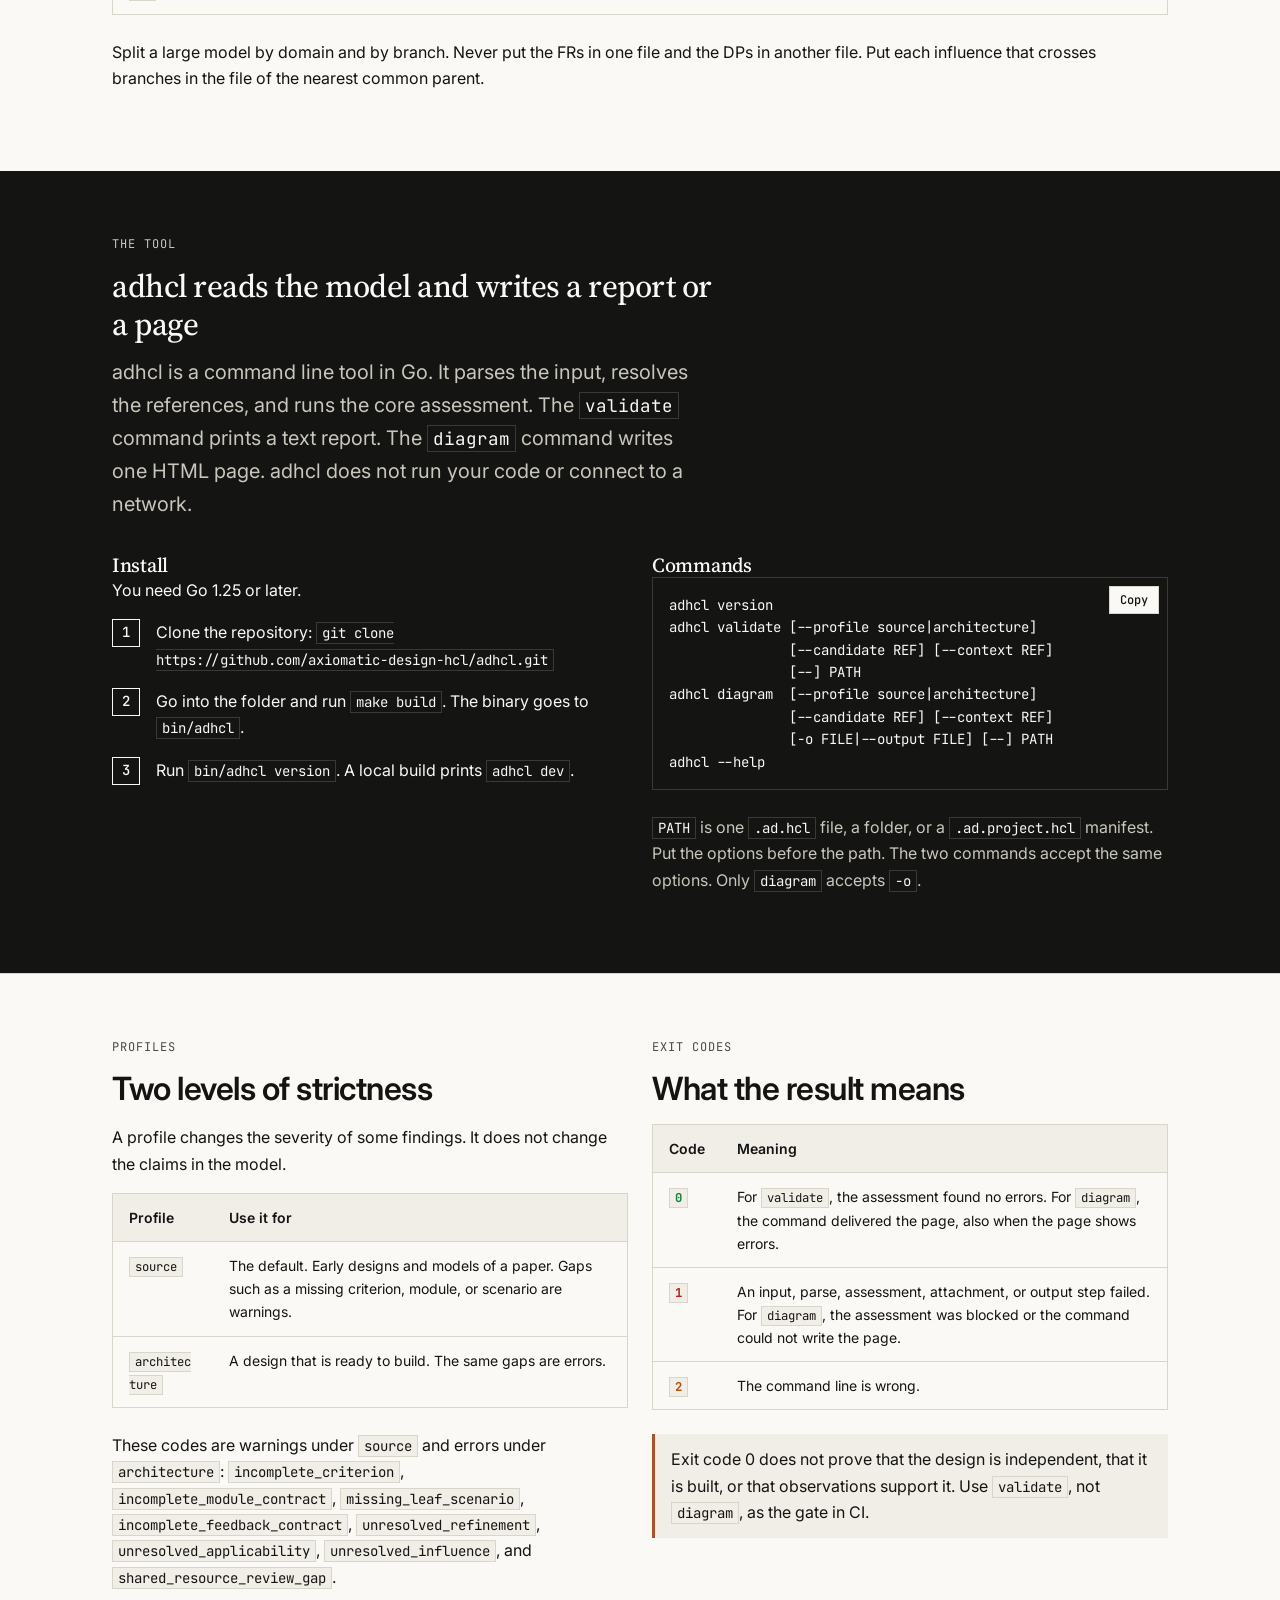
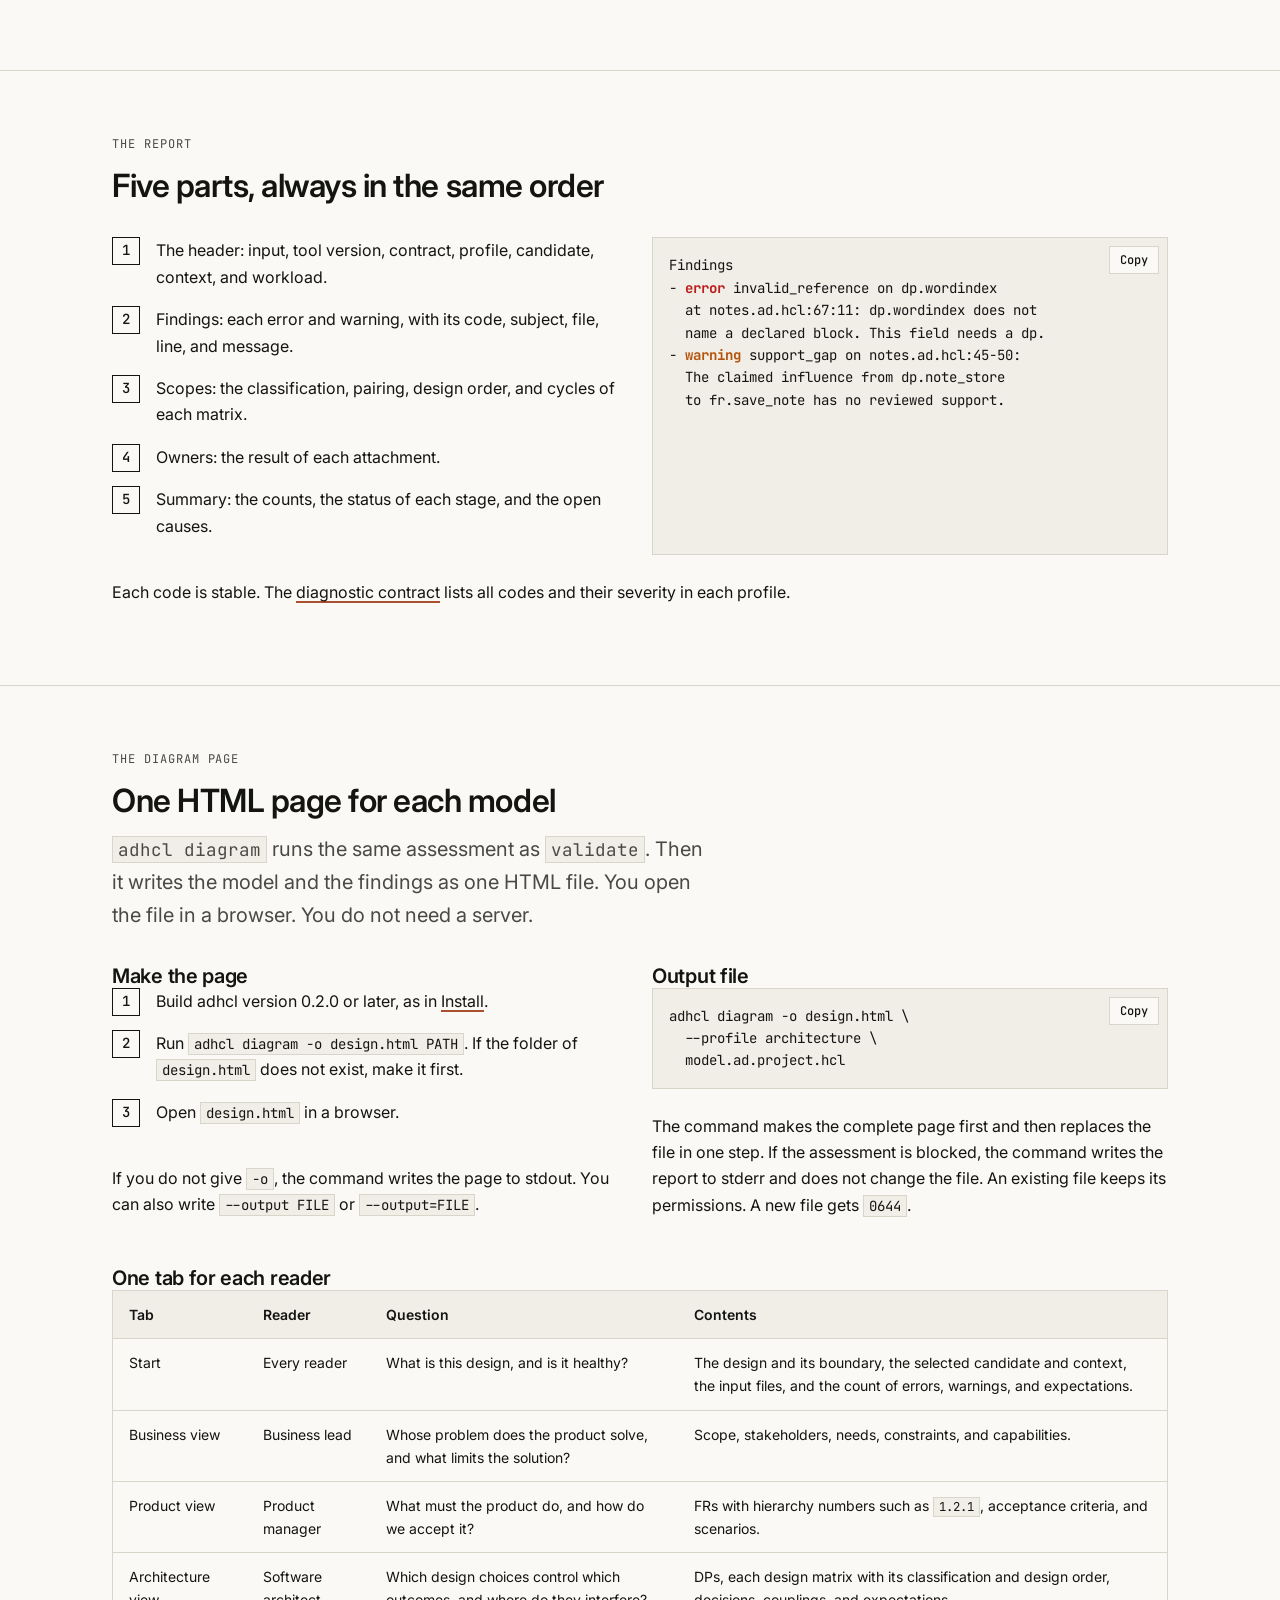
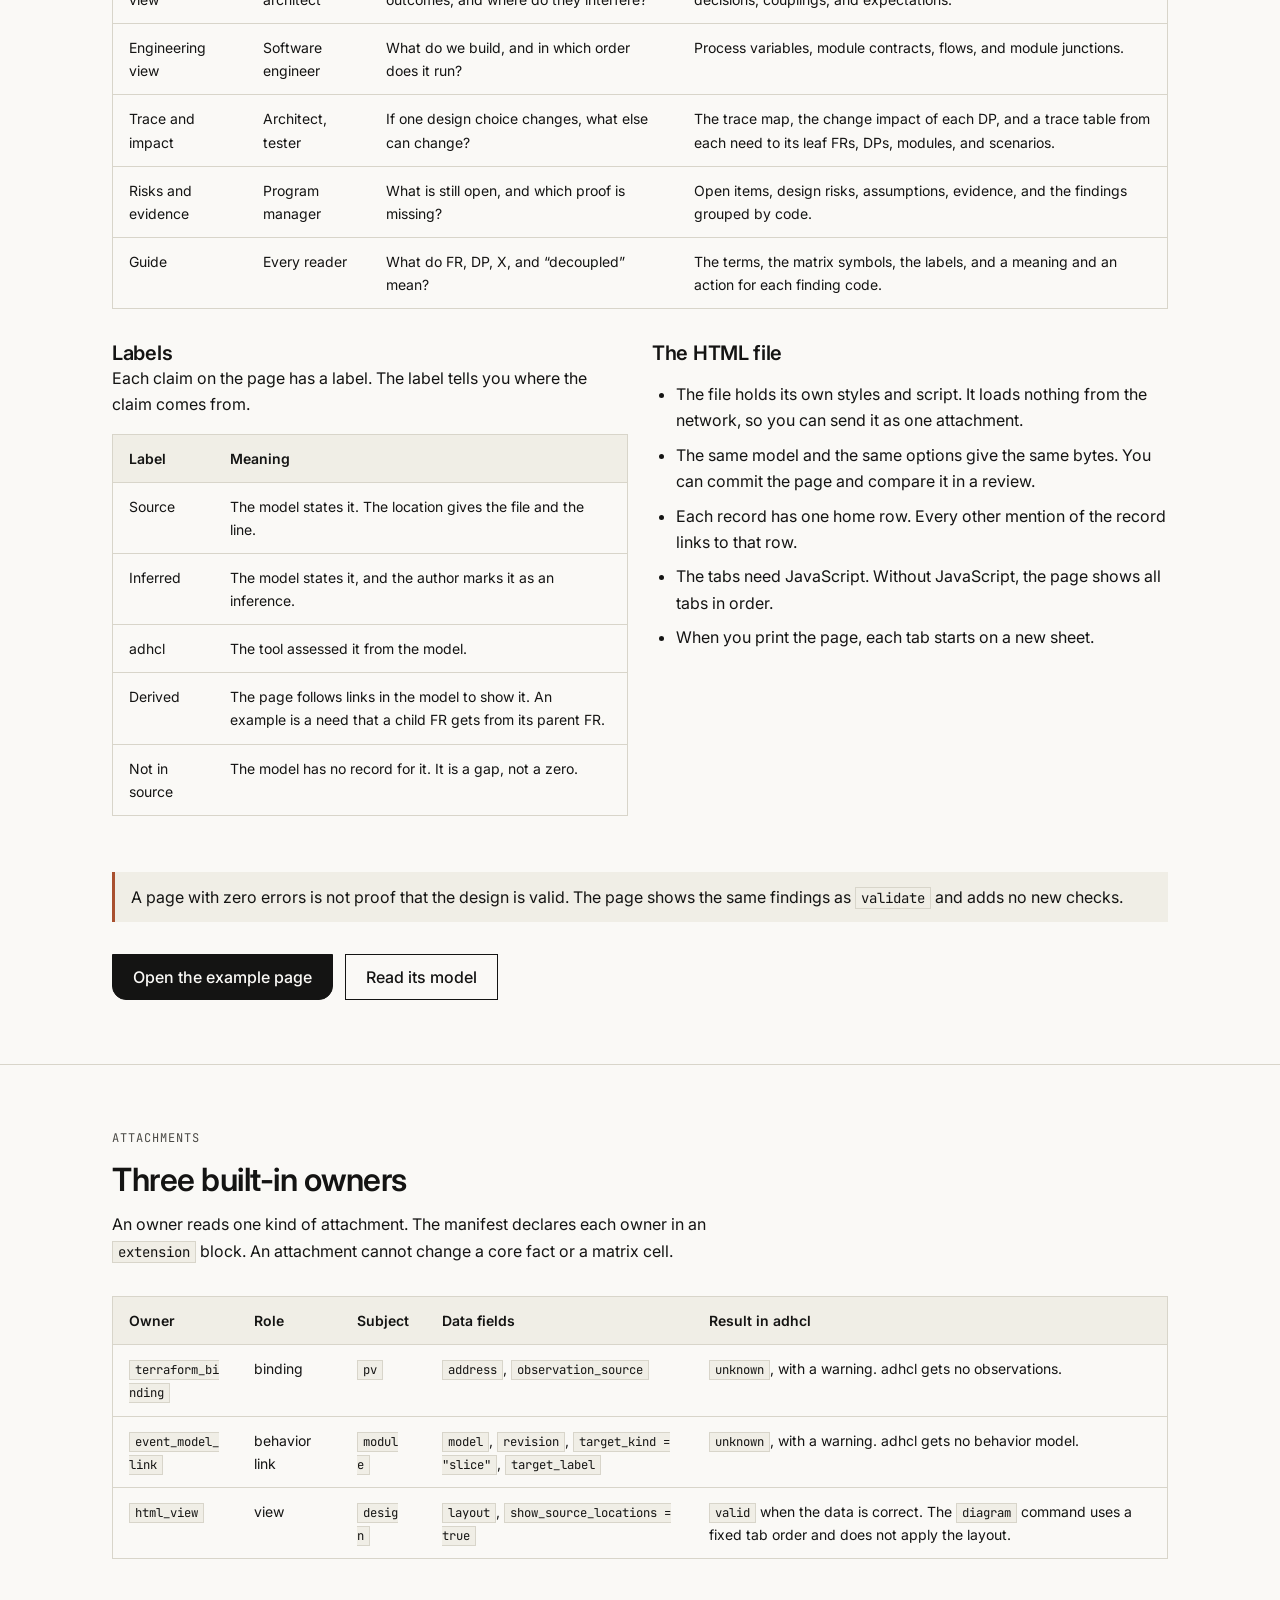
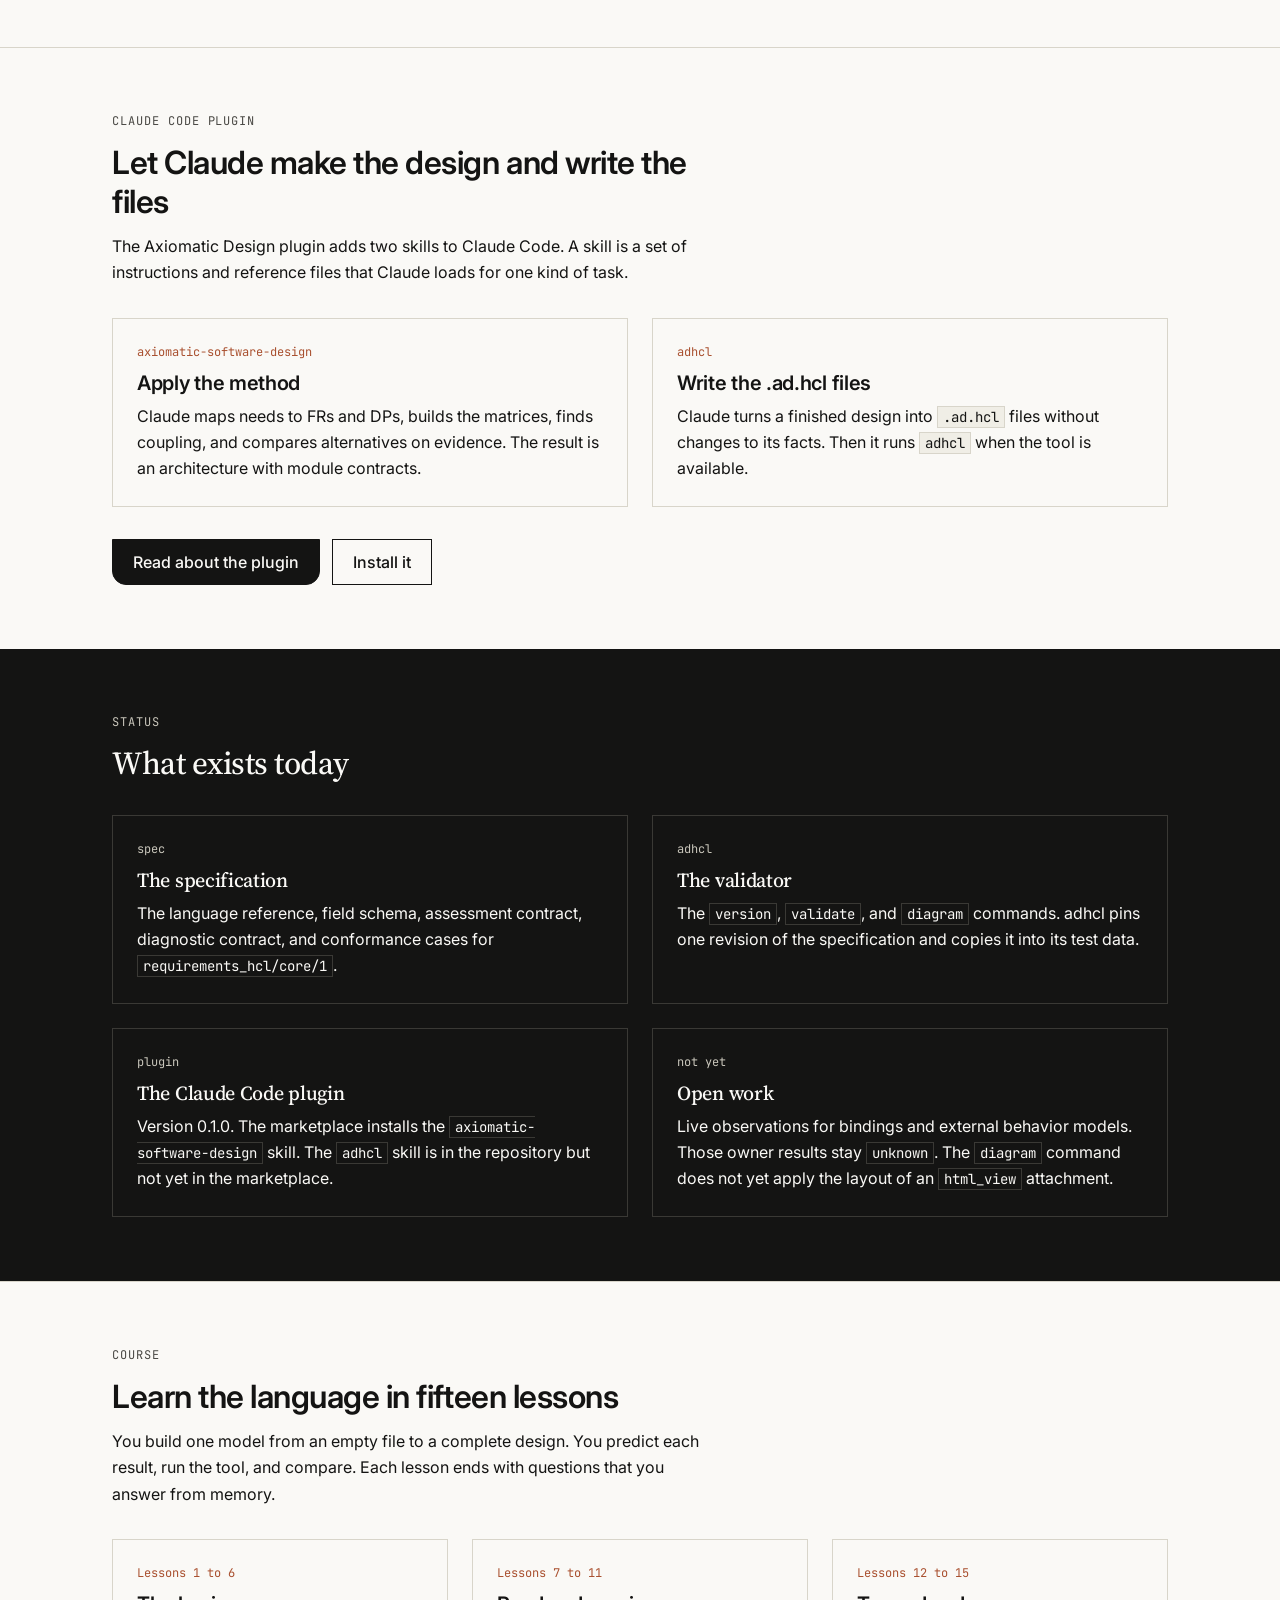
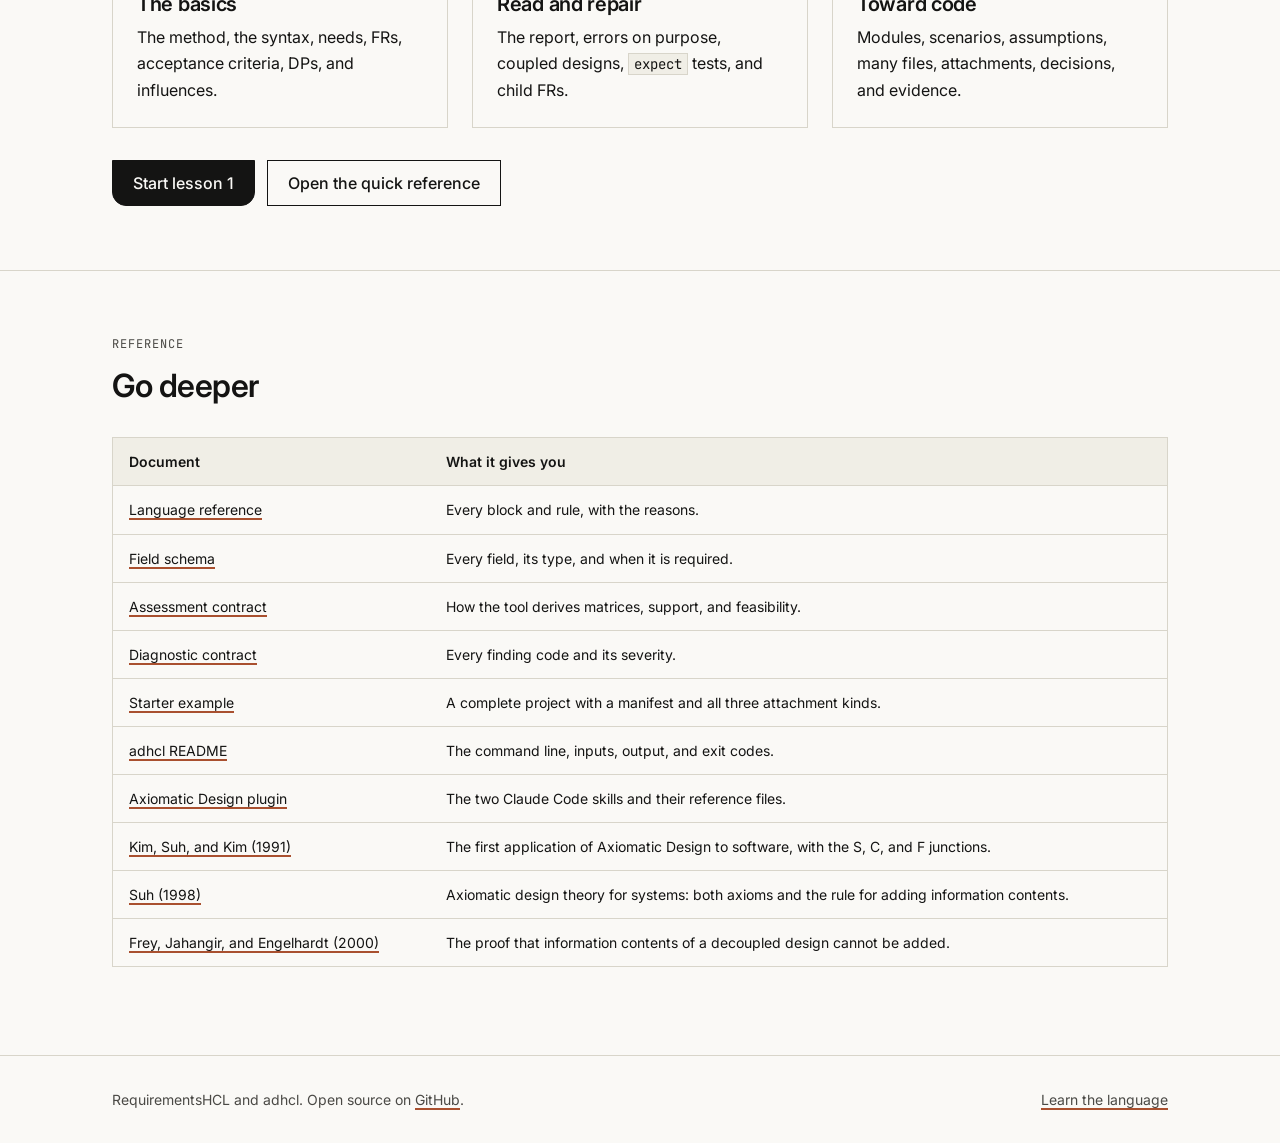
==== commit 6a1f9e6e: "feat: Update for v0.2.0" ====
--- a/index.html
+++ b/index.html
@@ -19,6 +19,7 @@
     <nav class="site-nav" aria-label="Main">
       <a href="#what">The language</a>
       <a href="#adhcl">The adhcl tool</a>
+      <a href="#diagram">Diagram</a>
       <a href="plugin.html">Plugin</a>
       <a href="learn.html">Learn</a>
       <a href="https://github.com/axiomatic-design-hcl">GitHub</a>
@@ -258,8 +259,8 @@
   <div class="wrap">
     <div class="section-head">
       <span class="eyebrow">The tool</span>
-      <h2 id="adhcl-title">adhcl reads the model and writes a report</h2>
-      <p class="lead">adhcl is a command line tool in Go. It parses the input, resolves the references, runs the core assessment, and prints a text report. It reads files only. It does not run your code or connect to a network.</p>
+      <h2 id="adhcl-title">adhcl reads the model and writes a report or a page</h2>
+      <p class="lead">adhcl is a command line tool in Go. It parses the input, resolves the references, and runs the core assessment. The <code>validate</code> command prints a text report. The <code>diagram</code> command writes one HTML page. adhcl does not run your code or connect to a network.</p>
     </div>
     <div class="grid grid-2">
       <div>
@@ -277,8 +278,11 @@
 adhcl validate [--profile source|architecture]
                [--candidate REF] [--context REF]
                [--] PATH
+adhcl diagram  [--profile source|architecture]
+               [--candidate REF] [--context REF]
+               [-o FILE|--output FILE] [--] PATH
 adhcl --help</code></pre></div>
-        <p class="muted"><code>PATH</code> is one <code>.ad.hcl</code> file, a folder, or a <code>.ad.project.hcl</code> manifest. Put the options before the path.</p>
+        <p class="muted"><code>PATH</code> is one <code>.ad.hcl</code> file, a folder, or a <code>.ad.project.hcl</code> manifest. Put the options before the path. The two commands accept the same options. Only <code>diagram</code> accepts <code>-o</code>.</p>
       </div>
     </div>
   </div>
@@ -309,14 +313,14 @@
           <table class="data">
             <thead><tr><th scope="col">Code</th><th scope="col">Meaning</th></tr></thead>
             <tbody>
-              <tr><td><code class="sev-ok">0</code></td><td>Validation completed with no error findings.</td></tr>
-              <tr><td><code class="sev-error">1</code></td><td>An input, parse, assessment, attachment, or output step failed.</td></tr>
+              <tr><td><code class="sev-ok">0</code></td><td>For <code>validate</code>, the assessment found no errors. For <code>diagram</code>, the command delivered the page, also when the page shows errors.</td></tr>
+              <tr><td><code class="sev-error">1</code></td><td>An input, parse, assessment, attachment, or output step failed. For <code>diagram</code>, the assessment was blocked or the command could not write the page.</td></tr>
               <tr><td><code class="sev-warning">2</code></td><td>The command line is wrong.</td></tr>
             </tbody>
           </table>
         </div>
         <div class="note">
-          <p>Exit code 0 does not prove that the design is independent, that it is built, or that observations support it.</p>
+          <p>Exit code 0 does not prove that the design is independent, that it is built, or that observations support it. Use <code>validate</code>, not <code>diagram</code>, as the gate in CI.</p>
         </div>
       </div>
     </div>
@@ -349,6 +353,85 @@
   </div>
 </section>
 
+<section class="band" id="diagram" aria-labelledby="diagram-title">
+  <div class="wrap">
+    <div class="section-head">
+      <span class="eyebrow">The diagram page</span>
+      <h2 id="diagram-title">One HTML page for each model</h2>
+      <p class="lead"><code>adhcl diagram</code> runs the same assessment as <code>validate</code>. Then it writes the model and the findings as one HTML file. You open the file in a browser. You do not need a server.</p>
+    </div>
+    <div class="grid grid-2" style="margin-bottom: var(--s6)">
+      <div>
+        <h3>Make the page</h3>
+        <ol class="steps">
+          <li>Build adhcl version 0.2.0 or later, as in <a href="#adhcl">Install</a>.</li>
+          <li>Run <code>adhcl diagram -o design.html PATH</code>. If the folder of <code>design.html</code> does not exist, make it first.</li>
+          <li>Open <code>design.html</code> in a browser.</li>
+        </ol>
+        <p>If you do not give <code>-o</code>, the command writes the page to stdout. You can also write <code>--output FILE</code> or <code>--output=FILE</code>.</p>
+      </div>
+      <div>
+        <h3>Output file</h3>
+        <div class="code"><pre><code>adhcl diagram -o design.html \
+  --profile architecture \
+  model.ad.project.hcl</code></pre></div>
+        <p>The command makes the complete page first and then replaces the file in one step. If the assessment is blocked, the command writes the report to stderr and does not change the file. An existing file keeps its permissions. A new file gets <code>0644</code>.</p>
+      </div>
+    </div>
+    <h3>One tab for each reader</h3>
+    <div class="table-wrap" style="margin-bottom: var(--s6)">
+      <table class="data">
+        <thead><tr><th scope="col">Tab</th><th scope="col">Reader</th><th scope="col">Question</th><th scope="col">Contents</th></tr></thead>
+        <tbody>
+          <tr><td>Start</td><td>Every reader</td><td>What is this design, and is it healthy?</td><td>The design and its boundary, the selected candidate and context, the input files, and the count of errors, warnings, and expectations.</td></tr>
+          <tr><td>Business view</td><td>Business lead</td><td>Whose problem does the product solve, and what limits the solution?</td><td>Scope, stakeholders, needs, constraints, and capabilities.</td></tr>
+          <tr><td>Product view</td><td>Product manager</td><td>What must the product do, and how do we accept it?</td><td>FRs with hierarchy numbers such as <code>1.2.1</code>, acceptance criteria, and scenarios.</td></tr>
+          <tr><td>Architecture view</td><td>Software architect</td><td>Which design choices control which outcomes, and where do they interfere?</td><td>DPs, each design matrix with its classification and design order, decisions, couplings, and expectations.</td></tr>
+          <tr><td>Engineering view</td><td>Software engineer</td><td>What do we build, and in which order does it run?</td><td>Process variables, module contracts, flows, and module junctions.</td></tr>
+          <tr><td>Trace and impact</td><td>Architect, tester</td><td>If one design choice changes, what else can change?</td><td>The trace map, the change impact of each DP, and a trace table from each need to its leaf FRs, DPs, modules, and scenarios.</td></tr>
+          <tr><td>Risks and evidence</td><td>Program manager</td><td>What is still open, and which proof is missing?</td><td>Open items, design risks, assumptions, evidence, and the findings grouped by code.</td></tr>
+          <tr><td>Guide</td><td>Every reader</td><td>What do FR, DP, X, and &ldquo;decoupled&rdquo; mean?</td><td>The terms, the matrix symbols, the labels, and a meaning and an action for each finding code.</td></tr>
+        </tbody>
+      </table>
+    </div>
+    <div class="grid grid-2" style="margin-bottom: var(--s6)">
+      <div>
+        <h3>Labels</h3>
+        <p>Each claim on the page has a label. The label tells you where the claim comes from.</p>
+        <div class="table-wrap">
+          <table class="data">
+            <thead><tr><th scope="col">Label</th><th scope="col">Meaning</th></tr></thead>
+            <tbody>
+              <tr><td>Source</td><td>The model states it. The location gives the file and the line.</td></tr>
+              <tr><td>Inferred</td><td>The model states it, and the author marks it as an inference.</td></tr>
+              <tr><td>adhcl</td><td>The tool assessed it from the model.</td></tr>
+              <tr><td>Derived</td><td>The page follows links in the model to show it. An example is a need that a child FR gets from its parent FR.</td></tr>
+              <tr><td>Not in source</td><td>The model has no record for it. It is a gap, not a zero.</td></tr>
+            </tbody>
+          </table>
+        </div>
+      </div>
+      <div>
+        <h3>The HTML file</h3>
+        <ul class="rules">
+          <li>The file holds its own styles and script. It loads nothing from the network, so you can send it as one attachment.</li>
+          <li>The same model and the same options give the same bytes. You can commit the page and compare it in a review.</li>
+          <li>Each record has one home row. Every other mention of the record links to that row.</li>
+          <li>The tabs need JavaScript. Without JavaScript, the page shows all tabs in order.</li>
+          <li>When you print the page, each tab starts on a new sheet.</li>
+        </ul>
+      </div>
+    </div>
+    <div class="note" style="margin-bottom: var(--s6)">
+      <p>A page with zero errors is not proof that the design is valid. The page shows the same findings as <code>validate</code> and adds no new checks.</p>
+    </div>
+    <div class="actions">
+      <a class="btn btn-primary" href="examples/architecture-diagram.html">Open the example page</a>
+      <a class="btn" href="https://github.com/axiomatic-design-hcl/adhcl/blob/main/examples/architecture.ad.hcl">Read its model</a>
+    </div>
+  </div>
+</section>
+
 <section class="band" id="owners" aria-labelledby="owners-title">
   <div class="wrap">
     <div class="section-head">
@@ -362,7 +445,7 @@
         <tbody>
           <tr><td><code>terraform_binding</code></td><td>binding</td><td><code>pv</code></td><td><code>address</code>, <code>observation_source</code></td><td><code>unknown</code>, with a warning. adhcl gets no observations.</td></tr>
           <tr><td><code>event_model_link</code></td><td>behavior link</td><td><code>module</code></td><td><code>model</code>, <code>revision</code>, <code>target_kind = "slice"</code>, <code>target_label</code></td><td><code>unknown</code>, with a warning. adhcl gets no behavior model.</td></tr>
-          <tr><td><code>html_view</code></td><td>view</td><td><code>design</code></td><td><code>layout</code>, <code>show_source_locations = true</code></td><td><code>valid</code> when the data is correct. adhcl does not render HTML.</td></tr>
+          <tr><td><code>html_view</code></td><td>view</td><td><code>design</code></td><td><code>layout</code>, <code>show_source_locations = true</code></td><td><code>valid</code> when the data is correct. The <code>diagram</code> command uses a fixed tab order and does not apply the layout.</td></tr>
         </tbody>
       </table>
     </div>
@@ -410,7 +493,7 @@
       <div class="card">
         <span class="tag">adhcl</span>
         <h3>The validator</h3>
-        <p>The <code>version</code> and <code>validate</code> commands. adhcl pins one revision of the specification and copies it into its test data.</p>
+        <p>The <code>version</code>, <code>validate</code>, and <code>diagram</code> commands. adhcl pins one revision of the specification and copies it into its test data.</p>
       </div>
       <div class="card">
         <span class="tag">plugin</span>
@@ -420,7 +503,7 @@
       <div class="card">
         <span class="tag">not yet</span>
         <h3>Open work</h3>
-        <p>Matrix, impact, and HTML reports, live observations for bindings, and external behavior models. Those owner results stay <code>unknown</code>.</p>
+        <p>Live observations for bindings and external behavior models. Those owner results stay <code>unknown</code>. The <code>diagram</code> command does not yet apply the layout of an <code>html_view</code> attachment.</p>
       </div>
     </div>
   </div>
